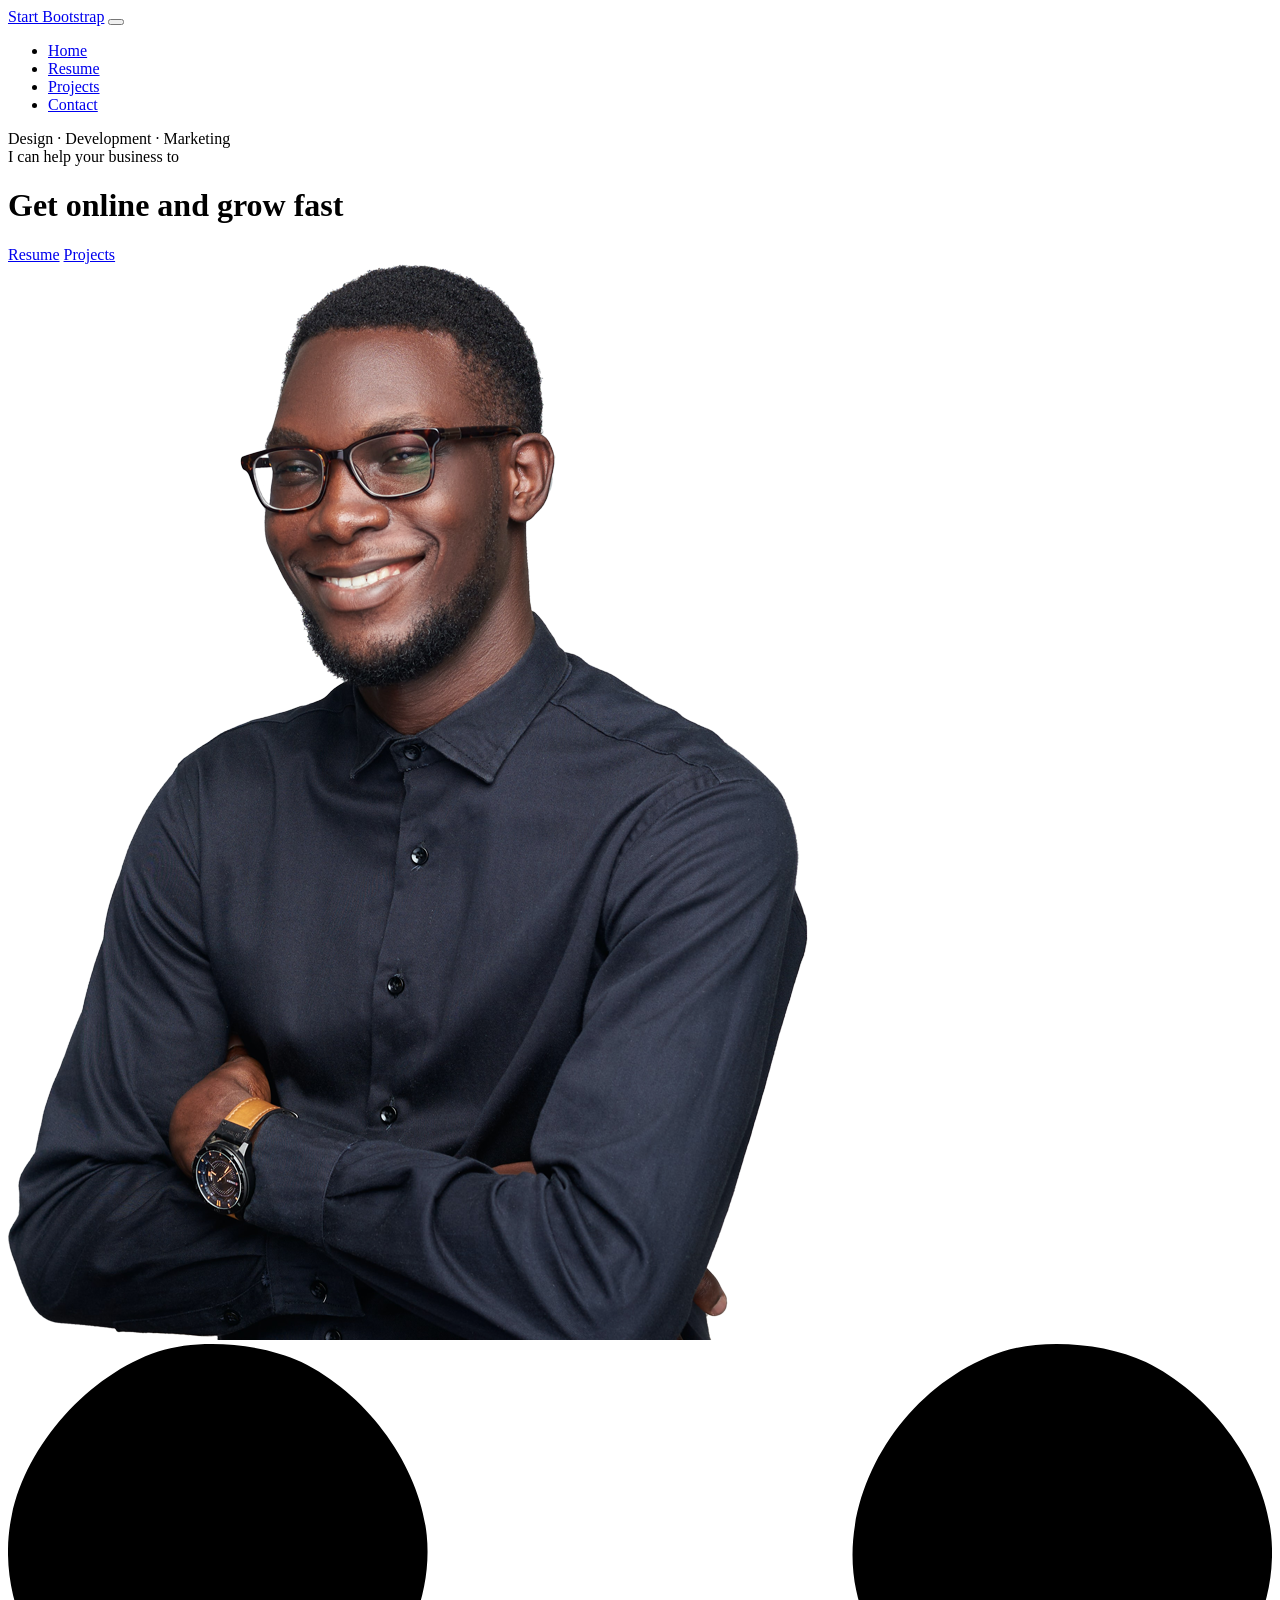
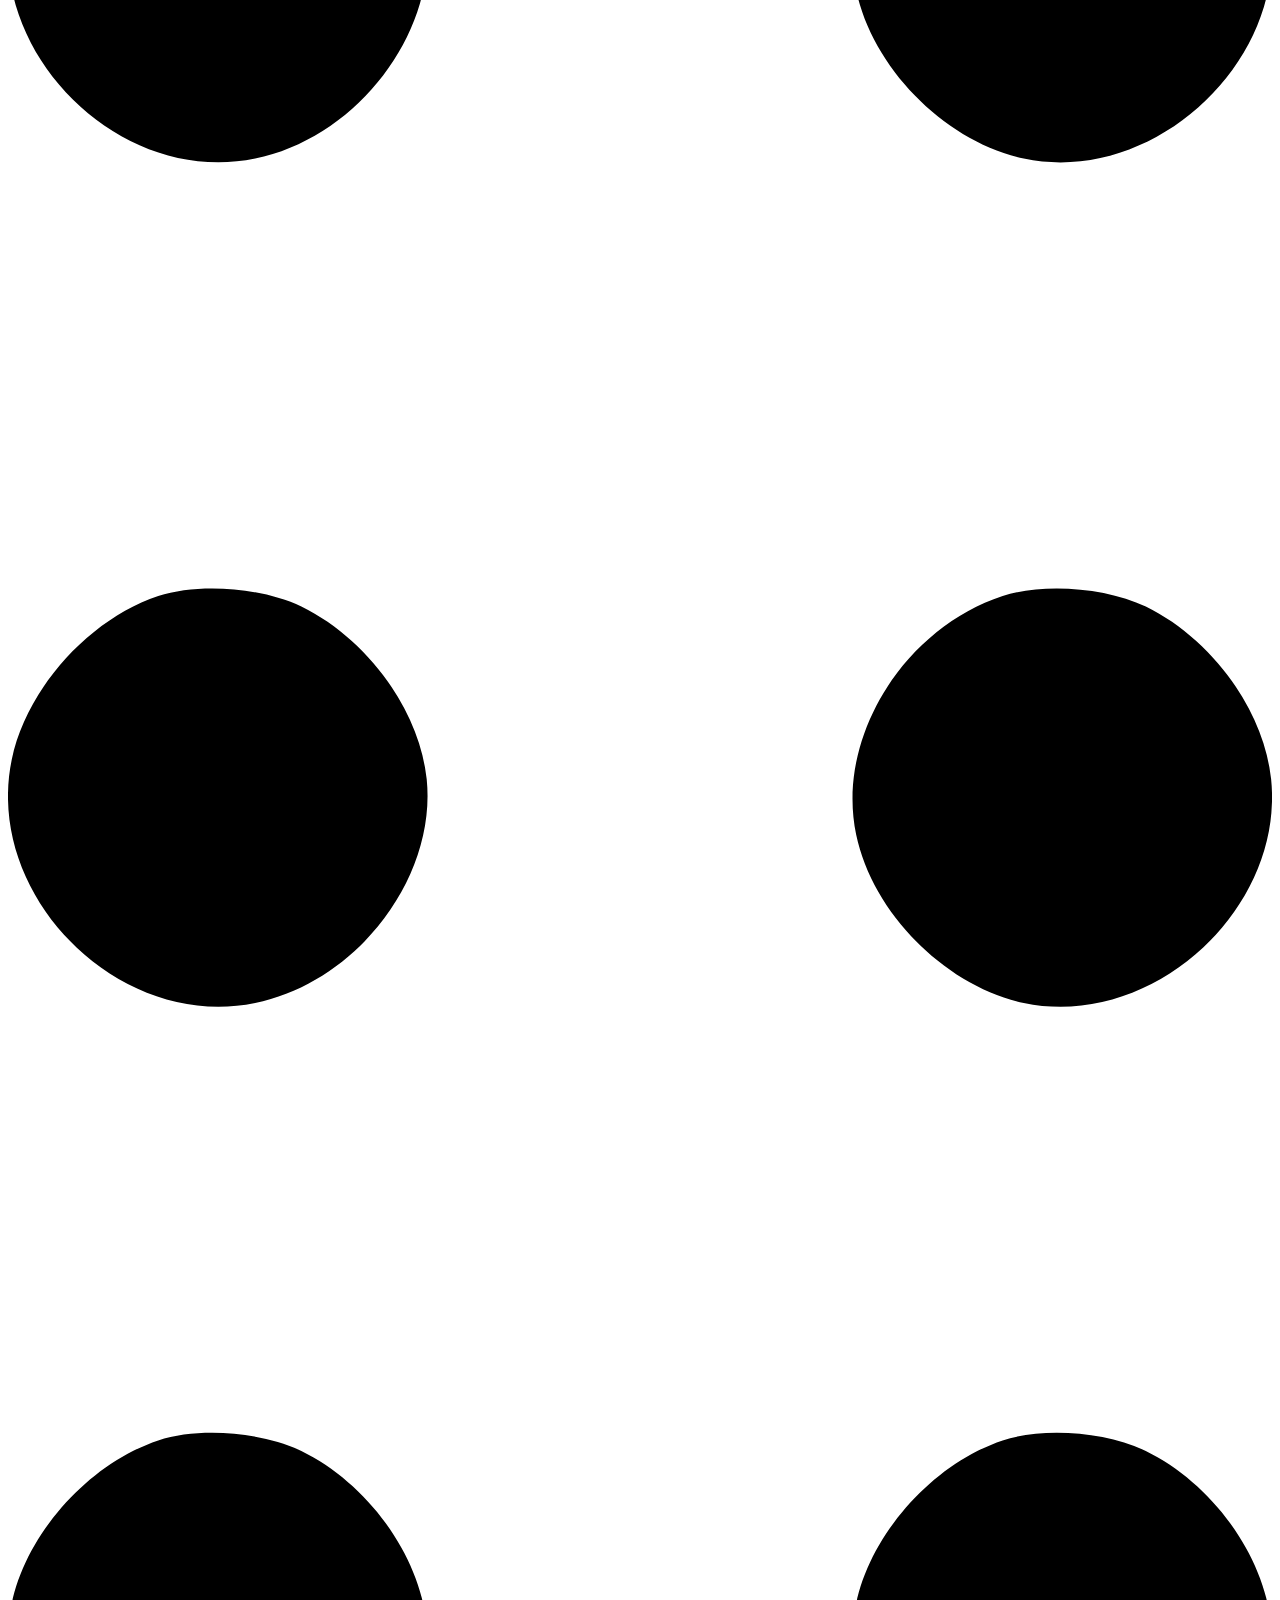
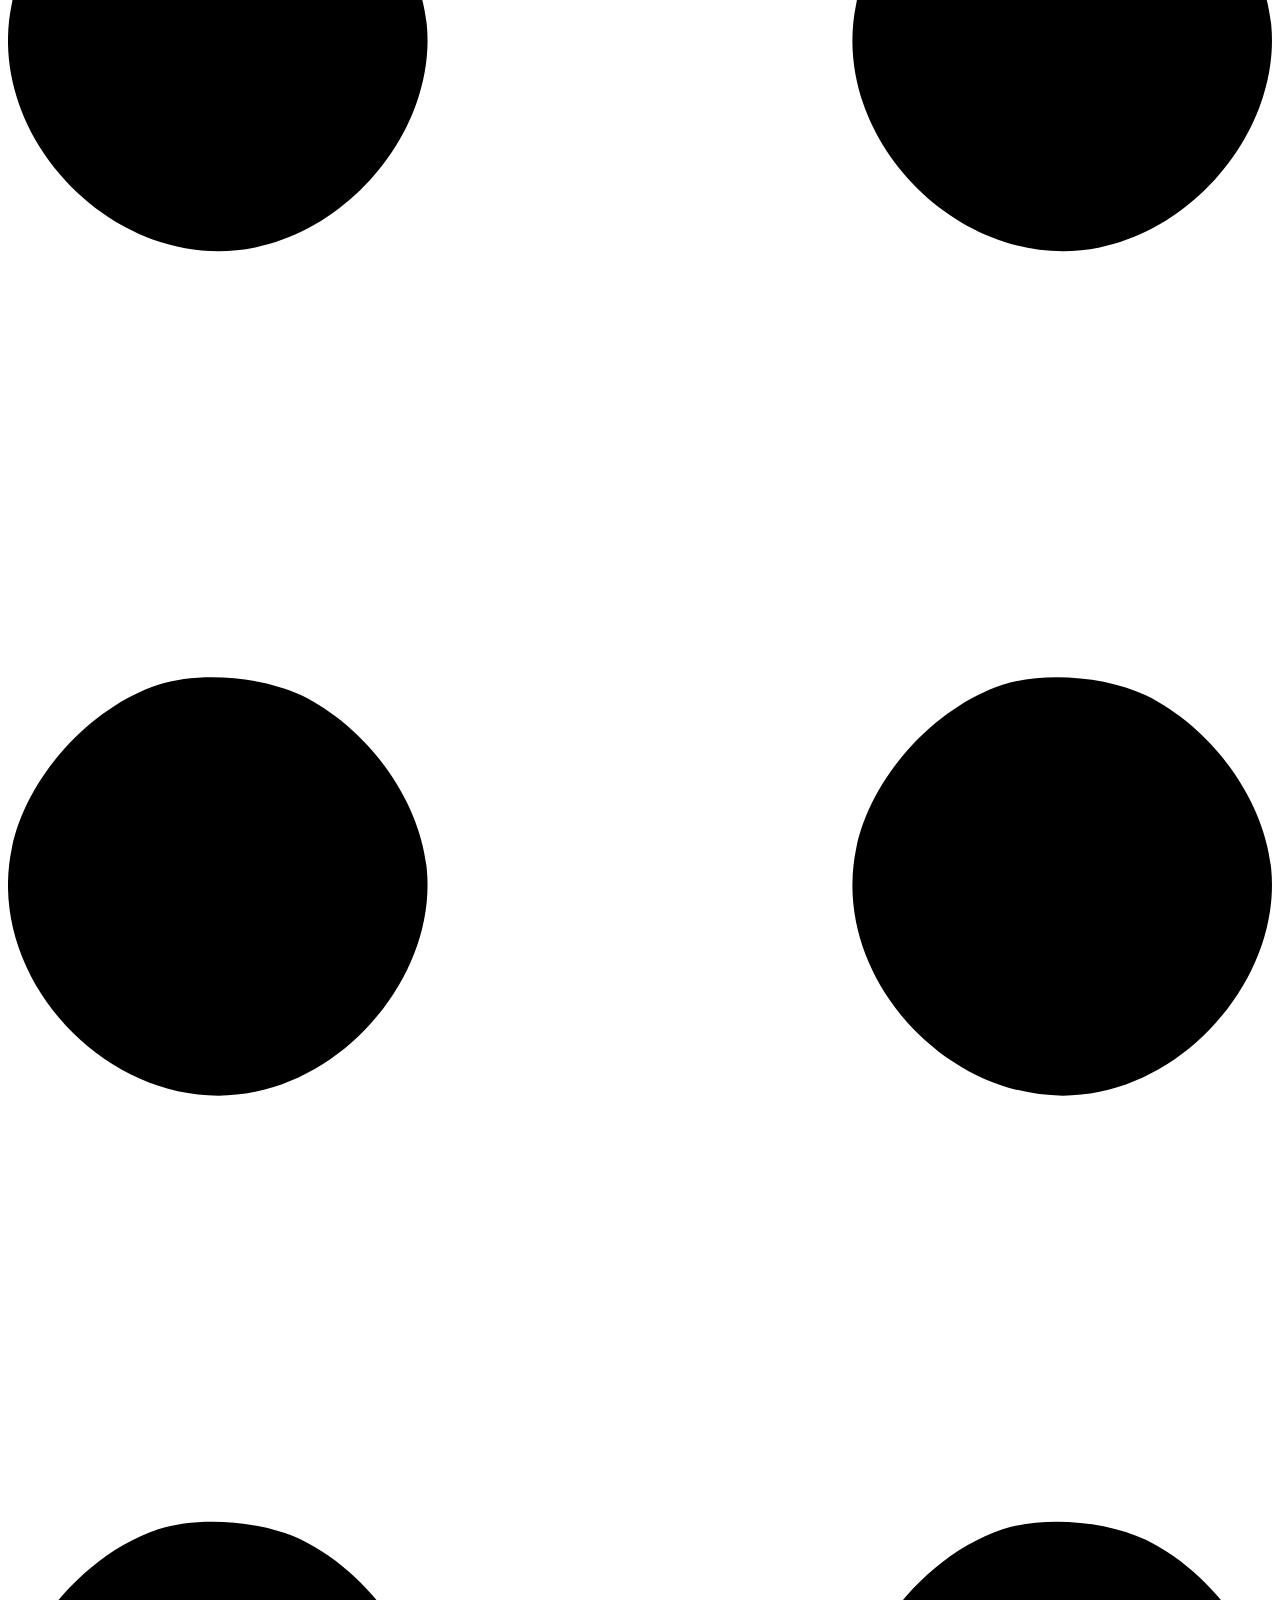
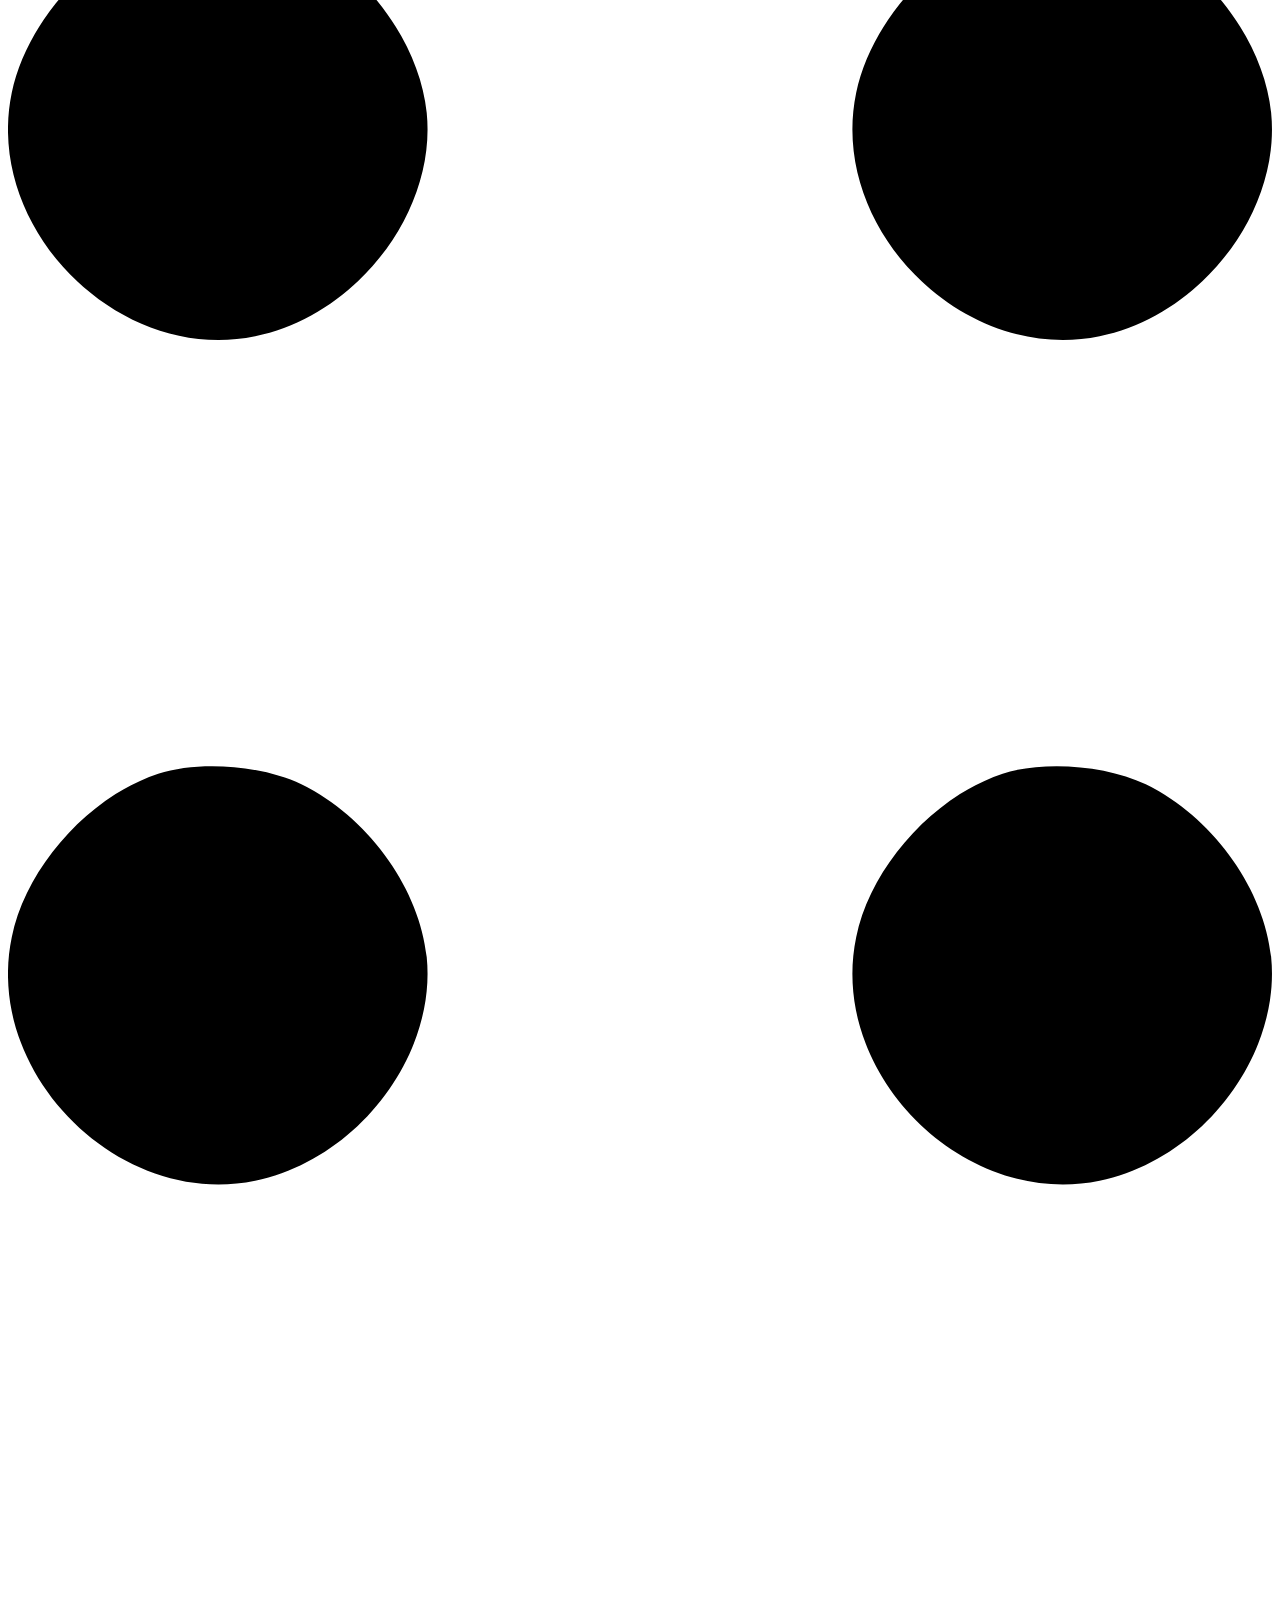
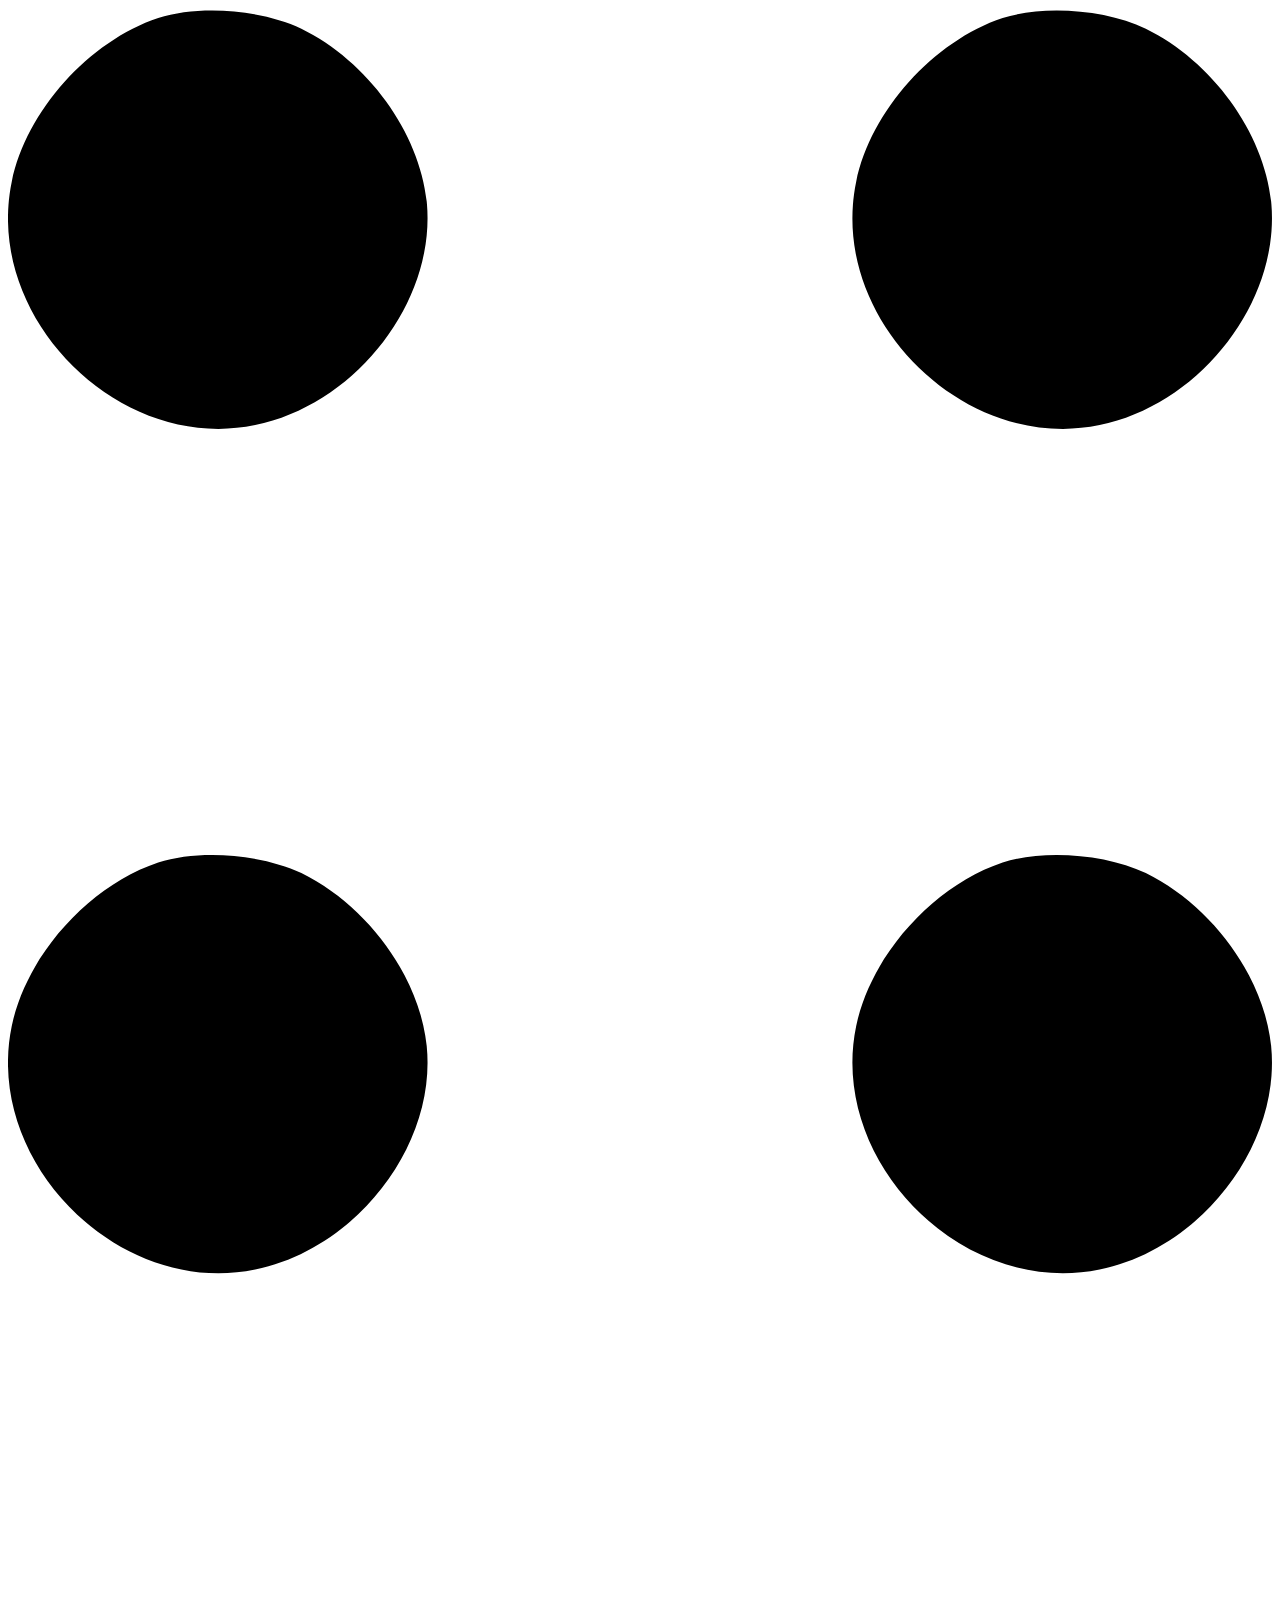
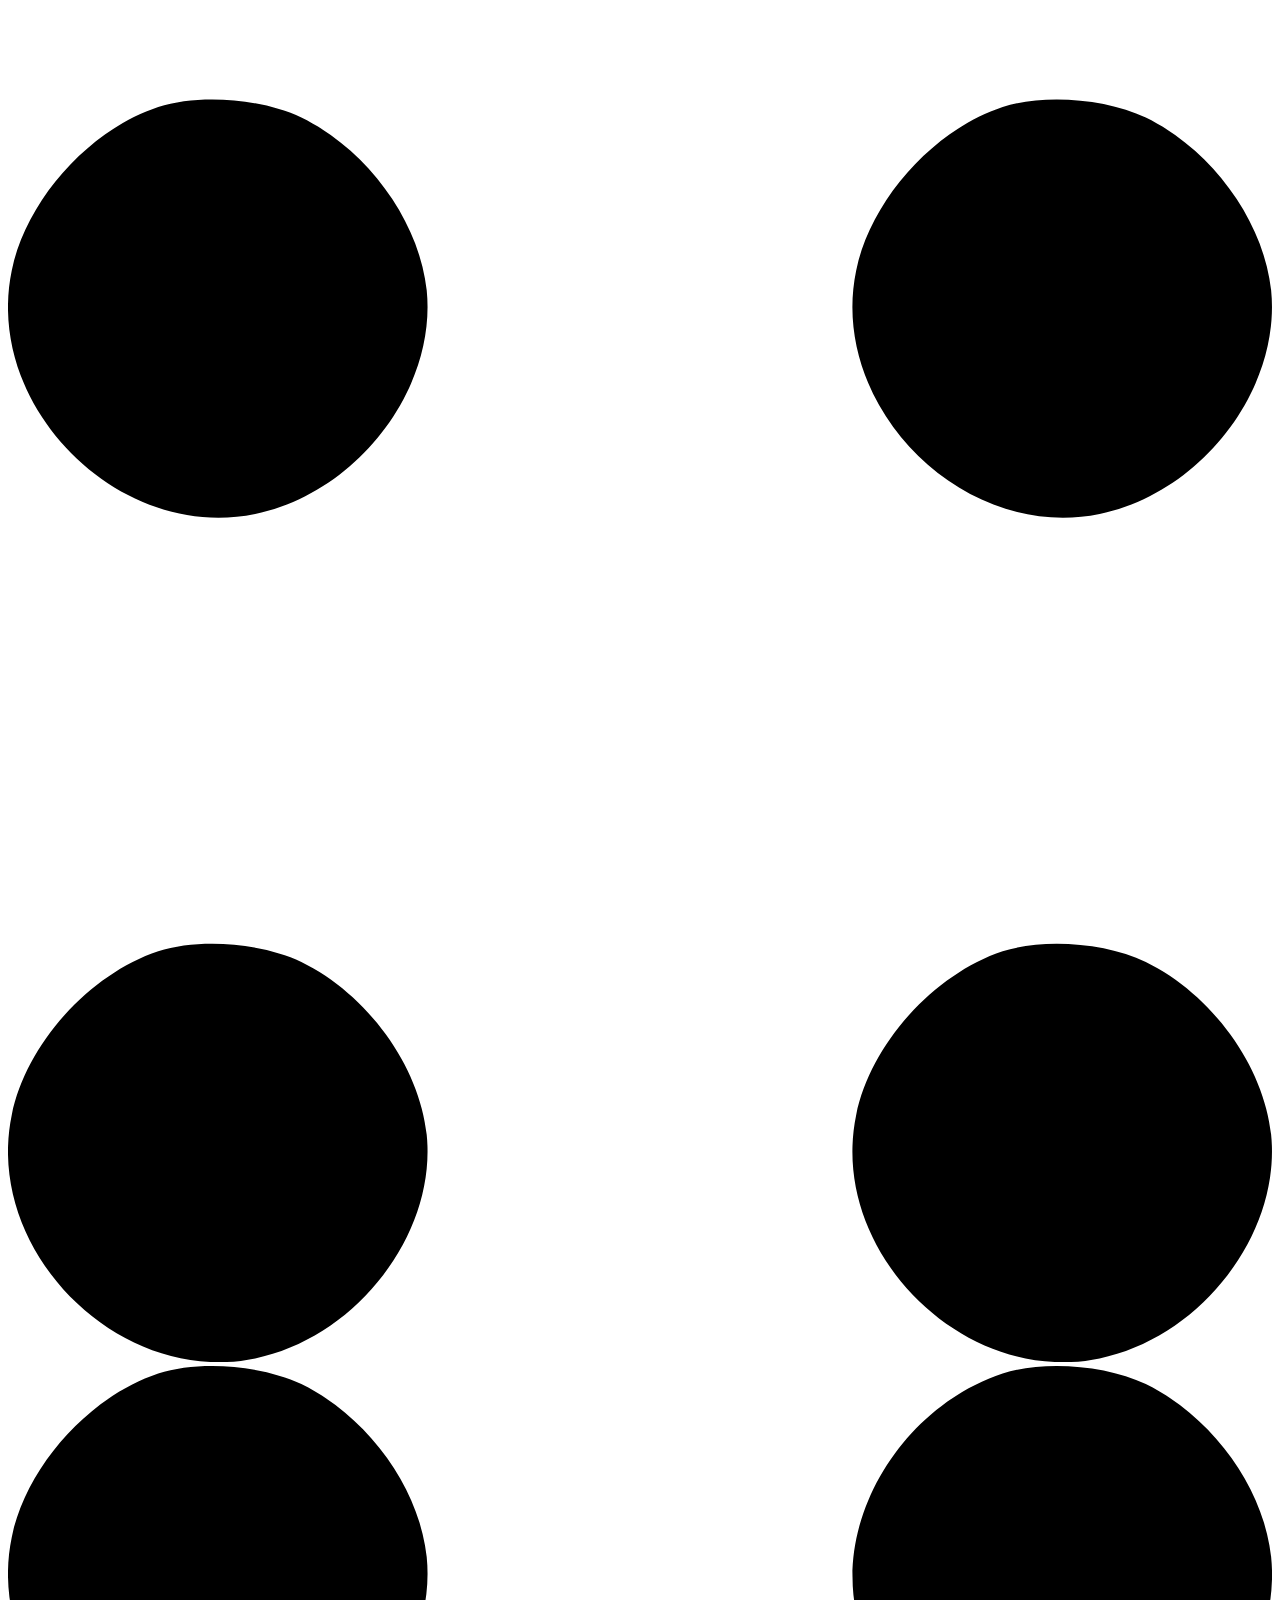
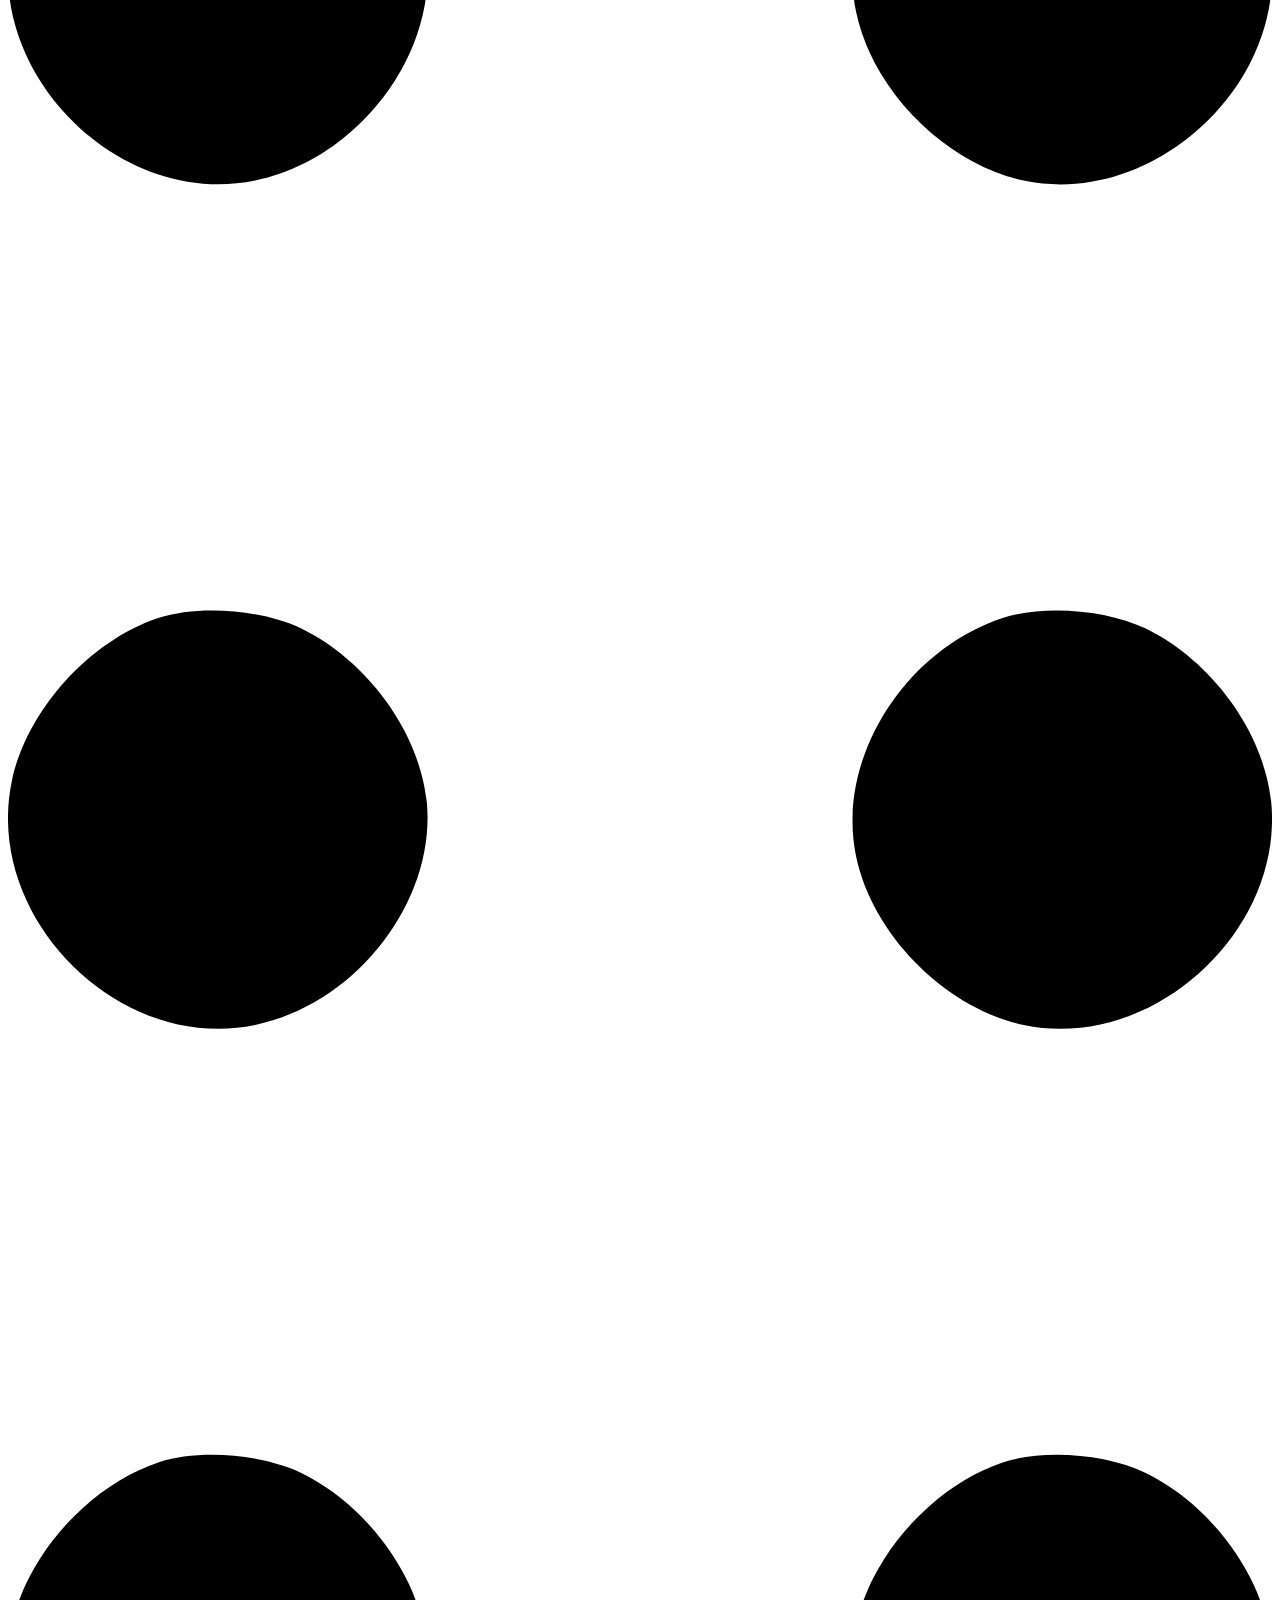
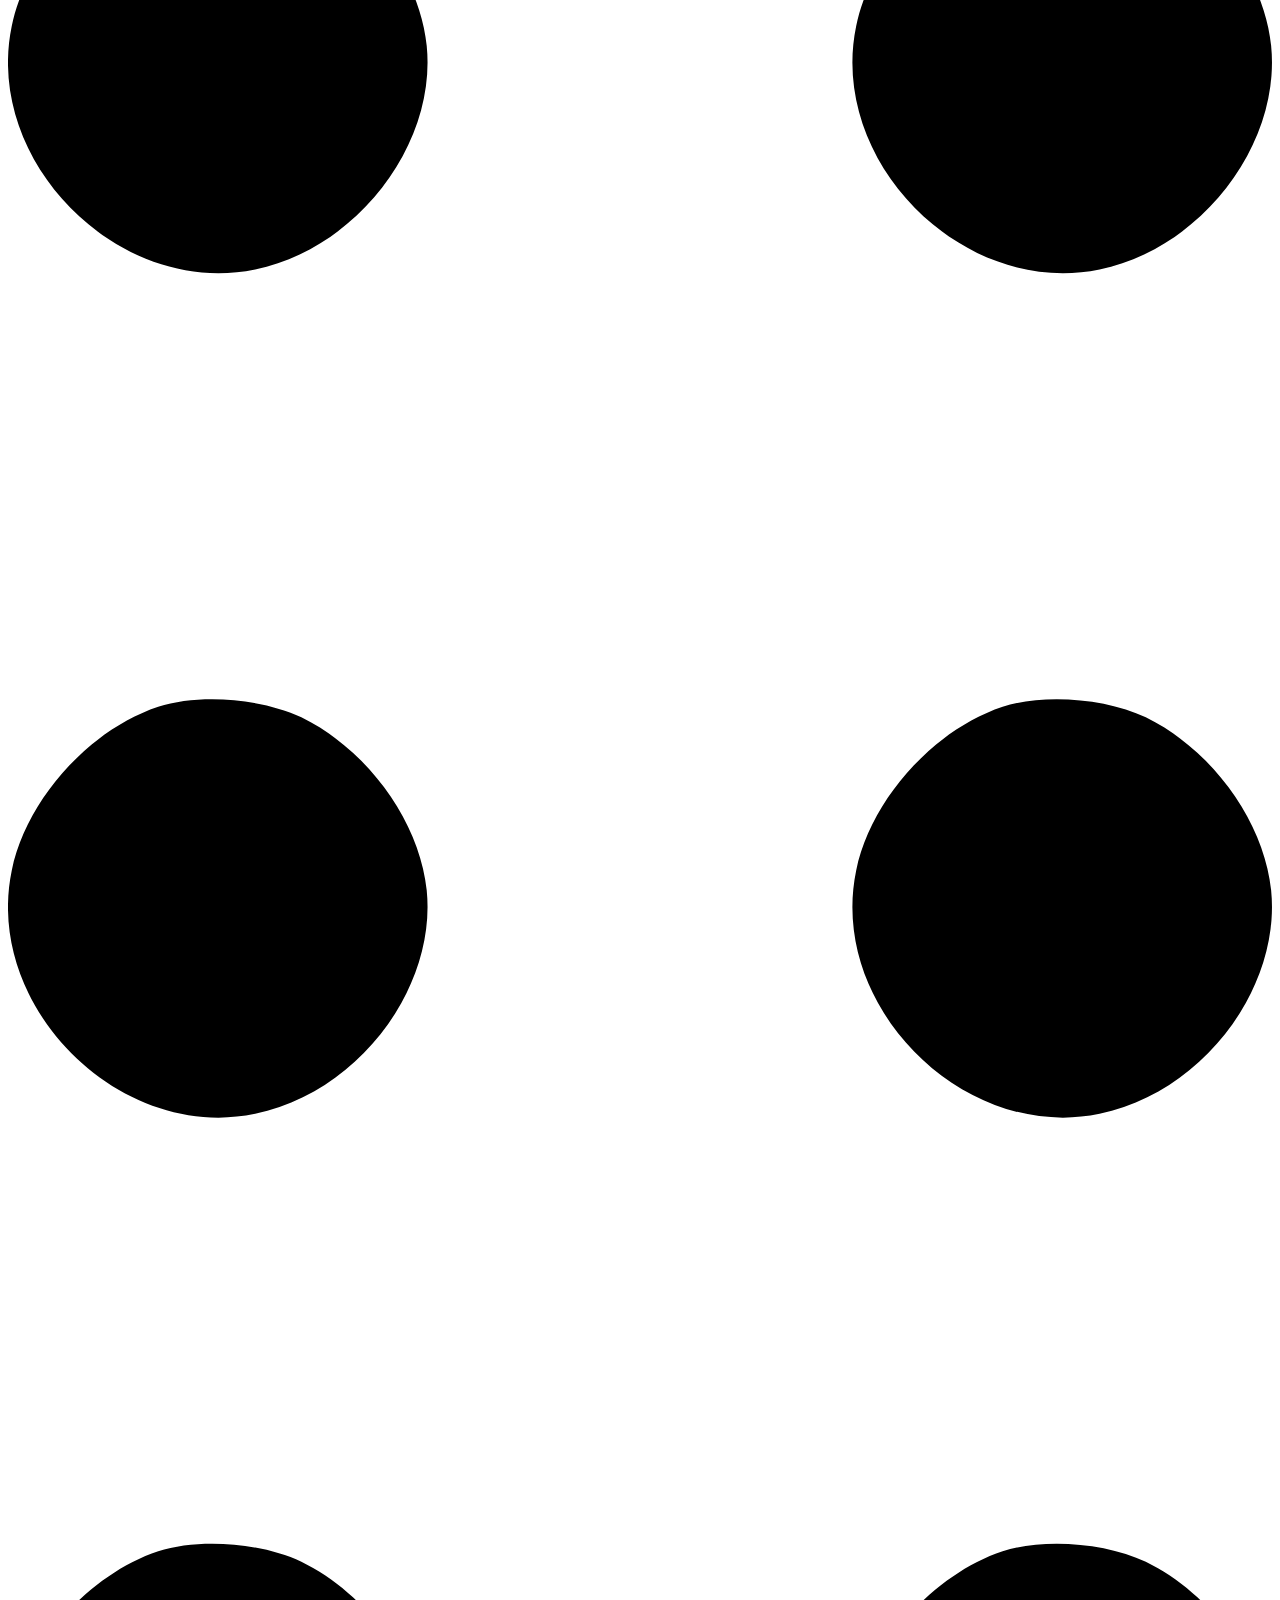
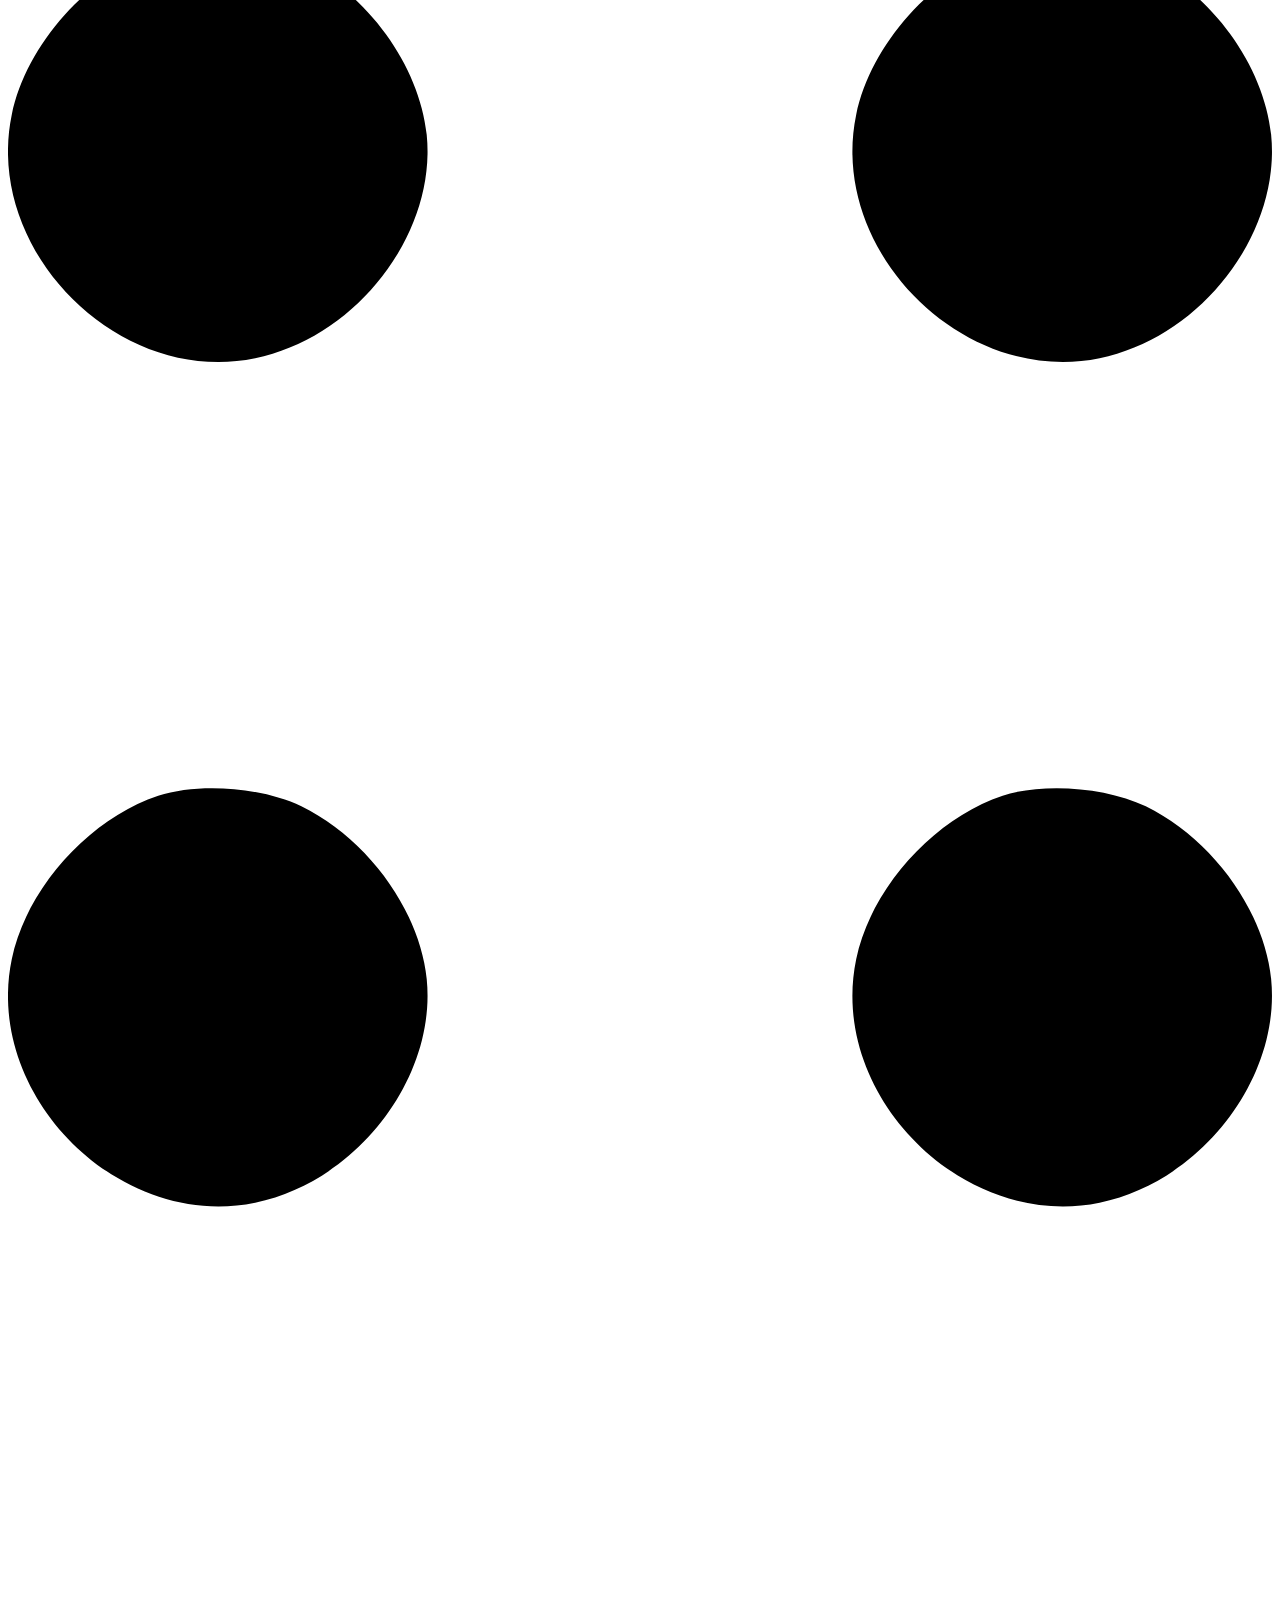
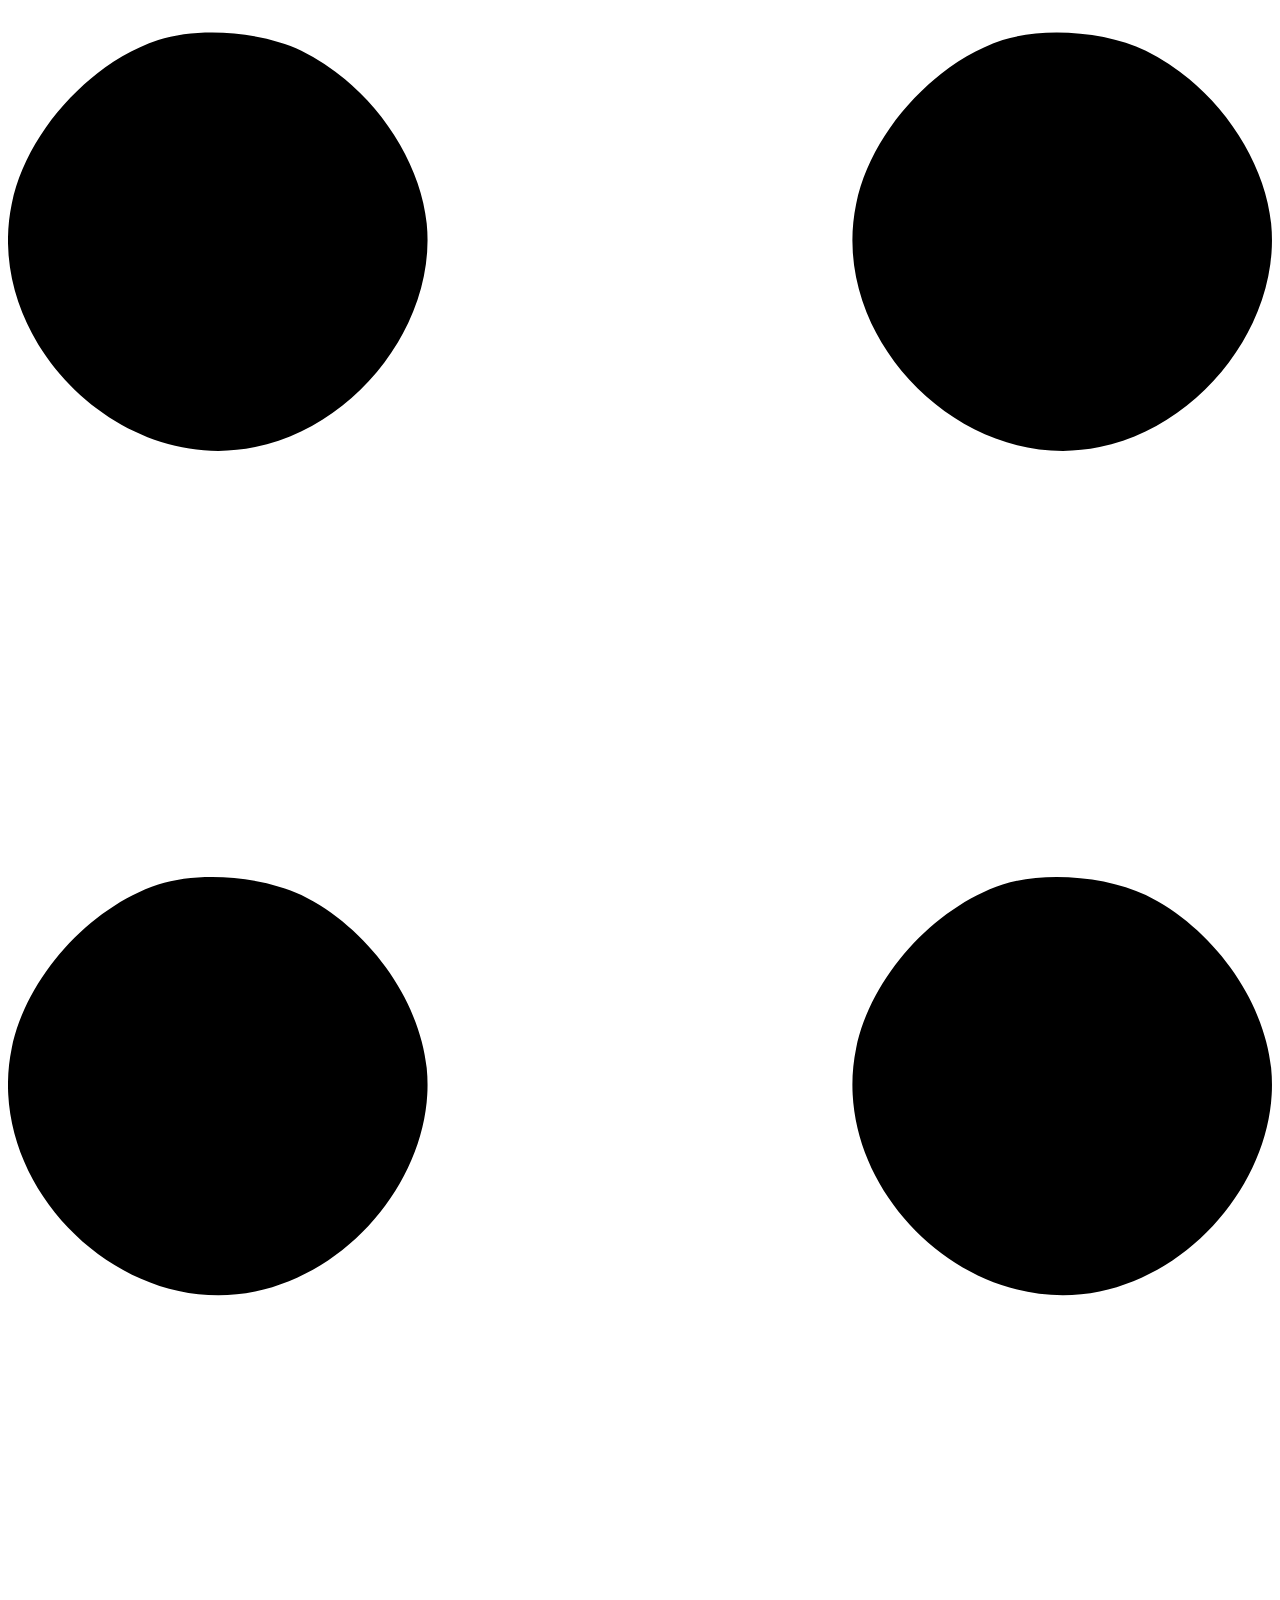
==== index.html @ 5816a4e7 "Logo chaGEDD" ====
<!DOCTYPE html>
<html lang="en">
    <head>
        <meta charset="utf-8" />
        <meta name="viewport" content="width=device-width, initial-scale=1, shrink-to-fit=no" />
        <meta name="description" content="" />
        <meta name="author" content="" />
        <title>Jablani Live Band</title>
        <!-- Favicon-->
        <link rel="icon" type="image/x-icon" href="assets/favicon.ico" />
        <!-- Custom Google font-->
        <link rel="preconnect" href="https://fonts.googleapis.com" />
        <link rel="preconnect" href="https://fonts.gstatic.com" crossorigin />
        <link href="https://fonts.googleapis.com/css2?family=Plus+Jakarta+Sans:wght@100;200;300;400;500;600;700;800;900&amp;display=swap" rel="stylesheet" />
        <!-- Bootstrap icons-->
        <link href="https://cdn.jsdelivr.net/npm/bootstrap-icons@1.8.1/font/bootstrap-icons.css" rel="stylesheet" />
        <!-- Core theme CSS (includes Bootstrap)-->
        <link href="css/styles.css" rel="stylesheet" />
    </head>
    <body class="d-flex flex-column h-100">
        <main class="flex-shrink-0">
            <!-- Navigation-->
            <nav class="navbar navbar-expand-lg navbar-light bg-white py-3">
                <div class="container px-5">
                    <a class="navbar-brand" href="index.html"><span class="fw-bolder text-primary">Start Bootstrap</span></a>
                    <button class="navbar-toggler" type="button" data-bs-toggle="collapse" data-bs-target="#navbarSupportedContent" aria-controls="navbarSupportedContent" aria-expanded="false" aria-label="Toggle navigation"><span class="navbar-toggler-icon"></span></button>
                    <div class="collapse navbar-collapse" id="navbarSupportedContent">
                        <ul class="navbar-nav ms-auto mb-2 mb-lg-0 small fw-bolder">
                            <li class="nav-item"><a class="nav-link" href="index.html">Home</a></li>
                            <li class="nav-item"><a class="nav-link" href="resume.html">Resume</a></li>
                            <li class="nav-item"><a class="nav-link" href="projects.html">Projects</a></li>
                            <li class="nav-item"><a class="nav-link" href="contact.html">Contact</a></li>
                        </ul>
                    </div>
                </div>
            </nav>
            <!-- Header-->
            <header class="py-5">
                <div class="container px-5 pb-5">
                    <div class="row gx-5 align-items-center">
                        <div class="col-xxl-5">
                            <!-- Header text content-->
                            <div class="text-center text-xxl-start">
                                <div class="badge bg-gradient-primary-to-secondary text-white mb-4"><div class="text-uppercase">Design &middot; Development &middot; Marketing</div></div>
                                <div class="fs-3 fw-light text-muted">I can help your business to</div>
                                <h1 class="display-3 fw-bolder mb-5"><span class="text-gradient d-inline">Get online and grow fast</span></h1>
                                <div class="d-grid gap-3 d-sm-flex justify-content-sm-center justify-content-xxl-start mb-3">
                                    <a class="btn btn-primary btn-lg px-5 py-3 me-sm-3 fs-6 fw-bolder" href="resume.html">Resume</a>
                                    <a class="btn btn-outline-dark btn-lg px-5 py-3 fs-6 fw-bolder" href="projects.html">Projects</a>
                                </div>
                            </div>
                        </div>
                        <div class="col-xxl-7">
                            <!-- Header profile picture-->
                            <div class="d-flex justify-content-center mt-5 mt-xxl-0">
                                <div class="profile bg-gradient-primary-to-secondary">
                                    <!-- TIP: For best results, use a photo with a transparent background like the demo example below-->
                                    <!-- Watch a tutorial on how to do this on YouTube (link)-->
                                    <img class="profile-img" src="assets/profile.png" alt="..." />
                                    <div class="dots-1">
                                        <!-- SVG Dots-->
                                        <svg version="1.1" xmlns="http://www.w3.org/2000/svg" xmlns:xlink="http://www.w3.org/1999/xlink" x="0px" y="0px" viewBox="0 0 191.6 1215.4" style="enable-background: new 0 0 191.6 1215.4" xml:space="preserve">
                                            <g transform="translate(0.000000,1280.000000) scale(0.100000,-0.100000)">
                                                <path d="M227.7,12788.6c-105-35-200-141-222-248c-43-206,163-412,369-369c155,32,275,190,260,339c-11,105-90,213-190,262        C383.7,12801.6,289.7,12808.6,227.7,12788.6z"></path>
                                                <path d="M1507.7,12788.6c-151-50-253-216-222-362c25-119,136-230,254-255c194-41,395,142,375,339c-11,105-90,213-190,262        C1663.7,12801.6,1569.7,12808.6,1507.7,12788.6z"></path>
                                                <path d="M227.7,11508.6c-105-35-200-141-222-248c-43-206,163-412,369-369c155,32,275,190,260,339c-11,105-90,213-190,262        C383.7,11521.6,289.7,11528.6,227.7,11508.6z"></path>
                                                <path d="M1507.7,11508.6c-151-50-253-216-222-362c25-119,136-230,254-255c194-41,395,142,375,339c-11,105-90,213-190,262        C1663.7,11521.6,1569.7,11528.6,1507.7,11508.6z"></path>
                                                <path d="M227.7,10228.6c-105-35-200-141-222-248c-43-206,163-412,369-369c155,32,275,190,260,339c-11,105-90,213-190,262        C383.7,10241.6,289.7,10248.6,227.7,10228.6z"></path>
                                                <path d="M1507.7,10228.6c-105-35-200-141-222-248c-43-206,163-412,369-369c155,32,275,190,260,339c-11,105-90,213-190,262        C1663.7,10241.6,1569.7,10248.6,1507.7,10228.6z"></path>
                                                <path d="M227.7,8948.6c-105-35-200-141-222-248c-43-206,163-412,369-369c155,32,275,190,260,339c-11,105-90,213-190,262        C383.7,8961.6,289.7,8968.6,227.7,8948.6z"></path>
                                                <path d="M1507.7,8948.6c-105-35-200-141-222-248c-43-206,163-412,369-369c155,32,275,190,260,339c-11,105-90,213-190,262        C1663.7,8961.6,1569.7,8968.6,1507.7,8948.6z"></path>
                                                <path d="M227.7,7668.6c-105-35-200-141-222-248c-43-206,163-412,369-369c155,32,275,190,260,339c-11,105-90,213-190,262        C383.7,7681.6,289.7,7688.6,227.7,7668.6z"></path>
                                                <path d="M1507.7,7668.6c-105-35-200-141-222-248c-43-206,163-412,369-369c155,32,275,190,260,339c-11,105-90,213-190,262        C1663.7,7681.6,1569.7,7688.6,1507.7,7668.6z"></path>
                                                <path d="M227.7,6388.6c-105-35-200-141-222-248c-43-206,163-412,369-369c155,32,275,190,260,339c-11,105-90,213-190,262        C383.7,6401.6,289.7,6408.6,227.7,6388.6z"></path>
                                                <path d="M1507.7,6388.6c-105-35-200-141-222-248c-43-206,163-412,369-369c155,32,275,190,260,339c-11,105-90,213-190,262        C1663.7,6401.6,1569.7,6408.6,1507.7,6388.6z"></path>
                                                <path d="M227.7,5108.6c-105-35-200-141-222-248c-43-206,163-412,369-369c155,32,275,190,260,339c-11,105-90,213-190,262        C383.7,5121.6,289.7,5128.6,227.7,5108.6z"></path>
                                                <path d="M1507.7,5108.6c-105-35-200-141-222-248c-43-206,163-412,369-369c155,32,275,190,260,339c-11,105-90,213-190,262        C1663.7,5121.6,1569.7,5128.6,1507.7,5108.6z"></path>
                                                <path d="M227.7,3828.6c-105-35-200-141-222-248c-43-206,163-412,369-369c155,32,275,190,260,339c-11,105-90,213-190,262        C383.7,3841.6,289.7,3848.6,227.7,3828.6z"></path>
                                                <path d="M1507.7,3828.6c-105-35-200-141-222-248c-43-206,163-412,369-369c155,32,275,190,260,339c-11,105-90,213-190,262        C1663.7,3841.6,1569.7,3848.6,1507.7,3828.6z"></path>
                                                <path d="M227.7,2548.6c-105-35-200-141-222-248c-43-206,163-412,369-369c155,32,275,190,260,339c-11,105-90,213-190,262        C383.7,2561.6,289.7,2568.6,227.7,2548.6z"></path>
                                                <path d="M1507.7,2548.6c-105-35-200-141-222-248c-43-206,163-412,369-369c155,32,275,190,260,339c-11,105-90,213-190,262        C1663.7,2561.6,1569.7,2568.6,1507.7,2548.6z"></path>
                                                <path d="M227.7,1268.6c-105-35-200-141-222-248c-43-206,163-412,369-369c155,32,275,190,260,339c-11,105-90,213-190,262        C383.7,1281.6,289.7,1288.6,227.7,1268.6z"></path>
                                                <path d="M1507.7,1268.6c-105-35-200-141-222-248c-43-206,163-412,369-369c155,32,275,190,260,339c-11,105-90,213-190,262        C1663.7,1281.6,1569.7,1288.6,1507.7,1268.6z"></path>
                                            </g>
                                        </svg>
                                        <!-- END of SVG dots-->
                                    </div>
                                    <div class="dots-2">
                                        <!-- SVG Dots-->
                                        <svg version="1.1" xmlns="http://www.w3.org/2000/svg" xmlns:xlink="http://www.w3.org/1999/xlink" x="0px" y="0px" viewBox="0 0 191.6 1215.4" style="enable-background: new 0 0 191.6 1215.4" xml:space="preserve">
                                            <g transform="translate(0.000000,1280.000000) scale(0.100000,-0.100000)">
                                                <path d="M227.7,12788.6c-105-35-200-141-222-248c-43-206,163-412,369-369c155,32,275,190,260,339c-11,105-90,213-190,262        C383.7,12801.6,289.7,12808.6,227.7,12788.6z"></path>
                                                <path d="M1507.7,12788.6c-151-50-253-216-222-362c25-119,136-230,254-255c194-41,395,142,375,339c-11,105-90,213-190,262        C1663.7,12801.6,1569.7,12808.6,1507.7,12788.6z"></path>
                                                <path d="M227.7,11508.6c-105-35-200-141-222-248c-43-206,163-412,369-369c155,32,275,190,260,339c-11,105-90,213-190,262        C383.7,11521.6,289.7,11528.6,227.7,11508.6z"></path>
                                                <path d="M1507.7,11508.6c-151-50-253-216-222-362c25-119,136-230,254-255c194-41,395,142,375,339c-11,105-90,213-190,262        C1663.7,11521.6,1569.7,11528.6,1507.7,11508.6z"></path>
                                                <path d="M227.7,10228.6c-105-35-200-141-222-248c-43-206,163-412,369-369c155,32,275,190,260,339c-11,105-90,213-190,262        C383.7,10241.6,289.7,10248.6,227.7,10228.6z"></path>
                                                <path d="M1507.7,10228.6c-105-35-200-141-222-248c-43-206,163-412,369-369c155,32,275,190,260,339c-11,105-90,213-190,262        C1663.7,10241.6,1569.7,10248.6,1507.7,10228.6z"></path>
                                                <path d="M227.7,8948.6c-105-35-200-141-222-248c-43-206,163-412,369-369c155,32,275,190,260,339c-11,105-90,213-190,262        C383.7,8961.6,289.7,8968.6,227.7,8948.6z"></path>
                                                <path d="M1507.7,8948.6c-105-35-200-141-222-248c-43-206,163-412,369-369c155,32,275,190,260,339c-11,105-90,213-190,262        C1663.7,8961.6,1569.7,8968.6,1507.7,8948.6z"></path>
                                                <path d="M227.7,7668.6c-105-35-200-141-222-248c-43-206,163-412,369-369c155,32,275,190,260,339c-11,105-90,213-190,262        C383.7,7681.6,289.7,7688.6,227.7,7668.6z"></path>
                                                <path d="M1507.7,7668.6c-105-35-200-141-222-248c-43-206,163-412,369-369c155,32,275,190,260,339c-11,105-90,213-190,262        C1663.7,7681.6,1569.7,7688.6,1507.7,7668.6z"></path>
                                                <path d="M227.7,6388.6c-105-35-200-141-222-248c-43-206,163-412,369-369c155,32,275,190,260,339c-11,105-90,213-190,262        C383.7,6401.6,289.7,6408.6,227.7,6388.6z"></path>
                                                <path d="M1507.7,6388.6c-105-35-200-141-222-248c-43-206,163-412,369-369c155,32,275,190,260,339c-11,105-90,213-190,262        C1663.7,6401.6,1569.7,6408.6,1507.7,6388.6z"></path>
                                                <path d="M227.7,5108.6c-105-35-200-141-222-248c-43-206,163-412,369-369c155,32,275,190,260,339c-11,105-90,213-190,262        C383.7,5121.6,289.7,5128.6,227.7,5108.6z"></path>
                                                <path d="M1507.7,5108.6c-105-35-200-141-222-248c-43-206,163-412,369-369c155,32,275,190,260,339c-11,105-90,213-190,262        C1663.7,5121.6,1569.7,5128.6,1507.7,5108.6z"></path>
                                                <path d="M227.7,3828.6c-105-35-200-141-222-248c-43-206,163-412,369-369c155,32,275,190,260,339c-11,105-90,213-190,262        C383.7,3841.6,289.7,3848.6,227.7,3828.6z"></path>
                                                <path d="M1507.7,3828.6c-105-35-200-141-222-248c-43-206,163-412,369-369c155,32,275,190,260,339c-11,105-90,213-190,262        C1663.7,3841.6,1569.7,3848.6,1507.7,3828.6z"></path>
                                                <path d="M227.7,2548.6c-105-35-200-141-222-248c-43-206,163-412,369-369c155,32,275,190,260,339c-11,105-90,213-190,262        C383.7,2561.6,289.7,2568.6,227.7,2548.6z"></path>
                                                <path d="M1507.7,2548.6c-105-35-200-141-222-248c-43-206,163-412,369-369c155,32,275,190,260,339c-11,105-90,213-190,262        C1663.7,2561.6,1569.7,2568.6,1507.7,2548.6z"></path>
                                                <path d="M227.7,1268.6c-105-35-200-141-222-248c-43-206,163-412,369-369c155,32,275,190,260,339c-11,105-90,213-190,262        C383.7,1281.6,289.7,1288.6,227.7,1268.6z"></path>
                                                <path d="M1507.7,1268.6c-105-35-200-141-222-248c-43-206,163-412,369-369c155,32,275,190,260,339c-11,105-90,213-190,262        C1663.7,1281.6,1569.7,1288.6,1507.7,1268.6z"></path>
                                            </g>
                                        </svg>
                                        <!-- END of SVG dots-->
                                    </div>
                                    <div class="dots-3">
                                        <!-- SVG Dots-->
                                        <svg version="1.1" xmlns="http://www.w3.org/2000/svg" xmlns:xlink="http://www.w3.org/1999/xlink" x="0px" y="0px" viewBox="0 0 191.6 1215.4" style="enable-background: new 0 0 191.6 1215.4" xml:space="preserve">
                                            <g transform="translate(0.000000,1280.000000) scale(0.100000,-0.100000)">
                                                <path d="M227.7,12788.6c-105-35-200-141-222-248c-43-206,163-412,369-369c155,32,275,190,260,339c-11,105-90,213-190,262        C383.7,12801.6,289.7,12808.6,227.7,12788.6z"></path>
                                                <path d="M1507.7,12788.6c-151-50-253-216-222-362c25-119,136-230,254-255c194-41,395,142,375,339c-11,105-90,213-190,262        C1663.7,12801.6,1569.7,12808.6,1507.7,12788.6z"></path>
                                                <path d="M227.7,11508.6c-105-35-200-141-222-248c-43-206,163-412,369-369c155,32,275,190,260,339c-11,105-90,213-190,262        C383.7,11521.6,289.7,11528.6,227.7,11508.6z"></path>
                                                <path d="M1507.7,11508.6c-151-50-253-216-222-362c25-119,136-230,254-255c194-41,395,142,375,339c-11,105-90,213-190,262        C1663.7,11521.6,1569.7,11528.6,1507.7,11508.6z"></path>
                                                <path d="M227.7,10228.6c-105-35-200-141-222-248c-43-206,163-412,369-369c155,32,275,190,260,339c-11,105-90,213-190,262        C383.7,10241.6,289.7,10248.6,227.7,10228.6z"></path>
                                                <path d="M1507.7,10228.6c-105-35-200-141-222-248c-43-206,163-412,369-369c155,32,275,190,260,339c-11,105-90,213-190,262        C1663.7,10241.6,1569.7,10248.6,1507.7,10228.6z"></path>
                                                <path d="M227.7,8948.6c-105-35-200-141-222-248c-43-206,163-412,369-369c155,32,275,190,260,339c-11,105-90,213-190,262        C383.7,8961.6,289.7,8968.6,227.7,8948.6z"></path>
                                                <path d="M1507.7,8948.6c-105-35-200-141-222-248c-43-206,163-412,369-369c155,32,275,190,260,339c-11,105-90,213-190,262        C1663.7,8961.6,1569.7,8968.6,1507.7,8948.6z"></path>
                                                <path d="M227.7,7668.6c-105-35-200-141-222-248c-43-206,163-412,369-369c155,32,275,190,260,339c-11,105-90,213-190,262        C383.7,7681.6,289.7,7688.6,227.7,7668.6z"></path>
                                                <path d="M1507.7,7668.6c-105-35-200-141-222-248c-43-206,163-412,369-369c155,32,275,190,260,339c-11,105-90,213-190,262        C1663.7,7681.6,1569.7,7688.6,1507.7,7668.6z"></path>
                                                <path d="M227.7,6388.6c-105-35-200-141-222-248c-43-206,163-412,369-369c155,32,275,190,260,339c-11,105-90,213-190,262        C383.7,6401.6,289.7,6408.6,227.7,6388.6z"></path>
                                                <path d="M1507.7,6388.6c-105-35-200-141-222-248c-43-206,163-412,369-369c155,32,275,190,260,339c-11,105-90,213-190,262        C1663.7,6401.6,1569.7,6408.6,1507.7,6388.6z"></path>
                                                <path d="M227.7,5108.6c-105-35-200-141-222-248c-43-206,163-412,369-369c155,32,275,190,260,339c-11,105-90,213-190,262        C383.7,5121.6,289.7,5128.6,227.7,5108.6z"></path>
                                                <path d="M1507.7,5108.6c-105-35-200-141-222-248c-43-206,163-412,369-369c155,32,275,190,260,339c-11,105-90,213-190,262        C1663.7,5121.6,1569.7,5128.6,1507.7,5108.6z"></path>
                                                <path d="M227.7,3828.6c-105-35-200-141-222-248c-43-206,163-412,369-369c155,32,275,190,260,339c-11,105-90,213-190,262        C383.7,3841.6,289.7,3848.6,227.7,3828.6z"></path>
                                                <path d="M1507.7,3828.6c-105-35-200-141-222-248c-43-206,163-412,369-369c155,32,275,190,260,339c-11,105-90,213-190,262        C1663.7,3841.6,1569.7,3848.6,1507.7,3828.6z"></path>
                                                <path d="M227.7,2548.6c-105-35-200-141-222-248c-43-206,163-412,369-369c155,32,275,190,260,339c-11,105-90,213-190,262        C383.7,2561.6,289.7,2568.6,227.7,2548.6z"></path>
                                                <path d="M1507.7,2548.6c-105-35-200-141-222-248c-43-206,163-412,369-369c155,32,275,190,260,339c-11,105-90,213-190,262        C1663.7,2561.6,1569.7,2568.6,1507.7,2548.6z"></path>
                                                <path d="M227.7,1268.6c-105-35-200-141-222-248c-43-206,163-412,369-369c155,32,275,190,260,339c-11,105-90,213-190,262        C383.7,1281.6,289.7,1288.6,227.7,1268.6z"></path>
                                                <path d="M1507.7,1268.6c-105-35-200-141-222-248c-43-206,163-412,369-369c155,32,275,190,260,339c-11,105-90,213-190,262        C1663.7,1281.6,1569.7,1288.6,1507.7,1268.6z"></path>
                                            </g>
                                        </svg>
                                        <!-- END of SVG dots-->
                                    </div>
                                    <div class="dots-4">
                                        <!-- SVG Dots-->
                                        <svg version="1.1" xmlns="http://www.w3.org/2000/svg" xmlns:xlink="http://www.w3.org/1999/xlink" x="0px" y="0px" viewBox="0 0 191.6 1215.4" style="enable-background: new 0 0 191.6 1215.4" xml:space="preserve">
                                            <g transform="translate(0.000000,1280.000000) scale(0.100000,-0.100000)">
                                                <path d="M227.7,12788.6c-105-35-200-141-222-248c-43-206,163-412,369-369c155,32,275,190,260,339c-11,105-90,213-190,262        C383.7,12801.6,289.7,12808.6,227.7,12788.6z"></path>
                                                <path d="M1507.7,12788.6c-151-50-253-216-222-362c25-119,136-230,254-255c194-41,395,142,375,339c-11,105-90,213-190,262        C1663.7,12801.6,1569.7,12808.6,1507.7,12788.6z"></path>
                                                <path d="M227.7,11508.6c-105-35-200-141-222-248c-43-206,163-412,369-369c155,32,275,190,260,339c-11,105-90,213-190,262        C383.7,11521.6,289.7,11528.6,227.7,11508.6z"></path>
                                                <path d="M1507.7,11508.6c-151-50-253-216-222-362c25-119,136-230,254-255c194-41,395,142,375,339c-11,105-90,213-190,262        C1663.7,11521.6,1569.7,11528.6,1507.7,11508.6z"></path>
                                                <path d="M227.7,10228.6c-105-35-200-141-222-248c-43-206,163-412,369-369c155,32,275,190,260,339c-11,105-90,213-190,262        C383.7,10241.6,289.7,10248.6,227.7,10228.6z"></path>
                                                <path d="M1507.7,10228.6c-105-35-200-141-222-248c-43-206,163-412,369-369c155,32,275,190,260,339c-11,105-90,213-190,262        C1663.7,10241.6,1569.7,10248.6,1507.7,10228.6z"></path>
                                                <path d="M227.7,8948.6c-105-35-200-141-222-248c-43-206,163-412,369-369c155,32,275,190,260,339c-11,105-90,213-190,262        C383.7,8961.6,289.7,8968.6,227.7,8948.6z"></path>
                                                <path d="M1507.7,8948.6c-105-35-200-141-222-248c-43-206,163-412,369-369c155,32,275,190,260,339c-11,105-90,213-190,262        C1663.7,8961.6,1569.7,8968.6,1507.7,8948.6z"></path>
                                                <path d="M227.7,7668.6c-105-35-200-141-222-248c-43-206,163-412,369-369c155,32,275,190,260,339c-11,105-90,213-190,262        C383.7,7681.6,289.7,7688.6,227.7,7668.6z"></path>
                                                <path d="M1507.7,7668.6c-105-35-200-141-222-248c-43-206,163-412,369-369c155,32,275,190,260,339c-11,105-90,213-190,262        C1663.7,7681.6,1569.7,7688.6,1507.7,7668.6z"></path>
                                                <path d="M227.7,6388.6c-105-35-200-141-222-248c-43-206,163-412,369-369c155,32,275,190,260,339c-11,105-90,213-190,262        C383.7,6401.6,289.7,6408.6,227.7,6388.6z"></path>
                                                <path d="M1507.7,6388.6c-105-35-200-141-222-248c-43-206,163-412,369-369c155,32,275,190,260,339c-11,105-90,213-190,262        C1663.7,6401.6,1569.7,6408.6,1507.7,6388.6z"></path>
                                                <path d="M227.7,5108.6c-105-35-200-141-222-248c-43-206,163-412,369-369c155,32,275,190,260,339c-11,105-90,213-190,262        C383.7,5121.6,289.7,5128.6,227.7,5108.6z"></path>
                                                <path d="M1507.7,5108.6c-105-35-200-141-222-248c-43-206,163-412,369-369c155,32,275,190,260,339c-11,105-90,213-190,262        C1663.7,5121.6,1569.7,5128.6,1507.7,5108.6z"></path>
                                                <path d="M227.7,3828.6c-105-35-200-141-222-248c-43-206,163-412,369-369c155,32,275,190,260,339c-11,105-90,213-190,262        C383.7,3841.6,289.7,3848.6,227.7,3828.6z"></path>
                                                <path d="M1507.7,3828.6c-105-35-200-141-222-248c-43-206,163-412,369-369c155,32,275,190,260,339c-11,105-90,213-190,262        C1663.7,3841.6,1569.7,3848.6,1507.7,3828.6z"></path>
                                                <path d="M227.7,2548.6c-105-35-200-141-222-248c-43-206,163-412,369-369c155,32,275,190,260,339c-11,105-90,213-190,262        C383.7,2561.6,289.7,2568.6,227.7,2548.6z"></path>
                                                <path d="M1507.7,2548.6c-105-35-200-141-222-248c-43-206,163-412,369-369c155,32,275,190,260,339c-11,105-90,213-190,262        C1663.7,2561.6,1569.7,2568.6,1507.7,2548.6z"></path>
                                                <path d="M227.7,1268.6c-105-35-200-141-222-248c-43-206,163-412,369-369c155,32,275,190,260,339c-11,105-90,213-190,262        C383.7,1281.6,289.7,1288.6,227.7,1268.6z"></path>
                                                <path d="M1507.7,1268.6c-105-35-200-141-222-248c-43-206,163-412,369-369c155,32,275,190,260,339c-11,105-90,213-190,262        C1663.7,1281.6,1569.7,1288.6,1507.7,1268.6z"></path>
                                            </g>
                                        </svg>
                                        <!-- END of SVG dots-->
                                    </div>
                                </div>
                            </div>
                        </div>
                    </div>
                </div>
            </header>
            <!-- About Section-->
            <section class="bg-light py-5">
                <div class="container px-5">
                    <div class="row gx-5 justify-content-center">
                        <div class="col-xxl-8">
                            <div class="text-center my-5">
                                <h2 class="display-5 fw-bolder"><span class="text-gradient d-inline">About Me</span></h2>
                                <p class="lead fw-light mb-4">My name is Start Bootstrap and I help brands grow.</p>
                                <p class="text-muted">Lorem ipsum dolor sit amet, consectetur adipisicing elit. Fugit dolorum itaque qui unde quisquam consequatur autem. Eveniet quasi nobis aliquid cumque officiis sed rem iure ipsa! Praesentium ratione atque dolorem?</p>
                                <div class="d-flex justify-content-center fs-2 gap-4">
                                    <a class="text-gradient" href="#!"><i class="bi bi-twitter"></i></a>
                                    <a class="text-gradient" href="#!"><i class="bi bi-linkedin"></i></a>
                                    <a class="text-gradient" href="#!"><i class="bi bi-github"></i></a>
                                </div>
                            </div>
                        </div>
                    </div>
                </div>
            </section>
        </main>
        <!-- Footer-->
        <footer class="bg-white py-4 mt-auto">
            <div class="container px-5">
                <div class="row align-items-center justify-content-between flex-column flex-sm-row">
                    <div class="col-auto"><div class="small m-0">Copyright &copy; Your Website 2023</div></div>
                    <div class="col-auto">
                        <a class="small" href="#!">Privacy</a>
                        <span class="mx-1">&middot;</span>
                        <a class="small" href="#!">Terms</a>
                        <span class="mx-1">&middot;</span>
                        <a class="small" href="#!">Contact</a>
                    </div>
                </div>
            </div>
        </footer>
        <!-- Bootstrap core JS-->
        <script src="https://cdn.jsdelivr.net/npm/bootstrap@5.2.3/dist/js/bootstrap.bundle.min.js"></script>
        <!-- Core theme JS-->
        <script src="js/scripts.js"></script>
    </body>
</html>
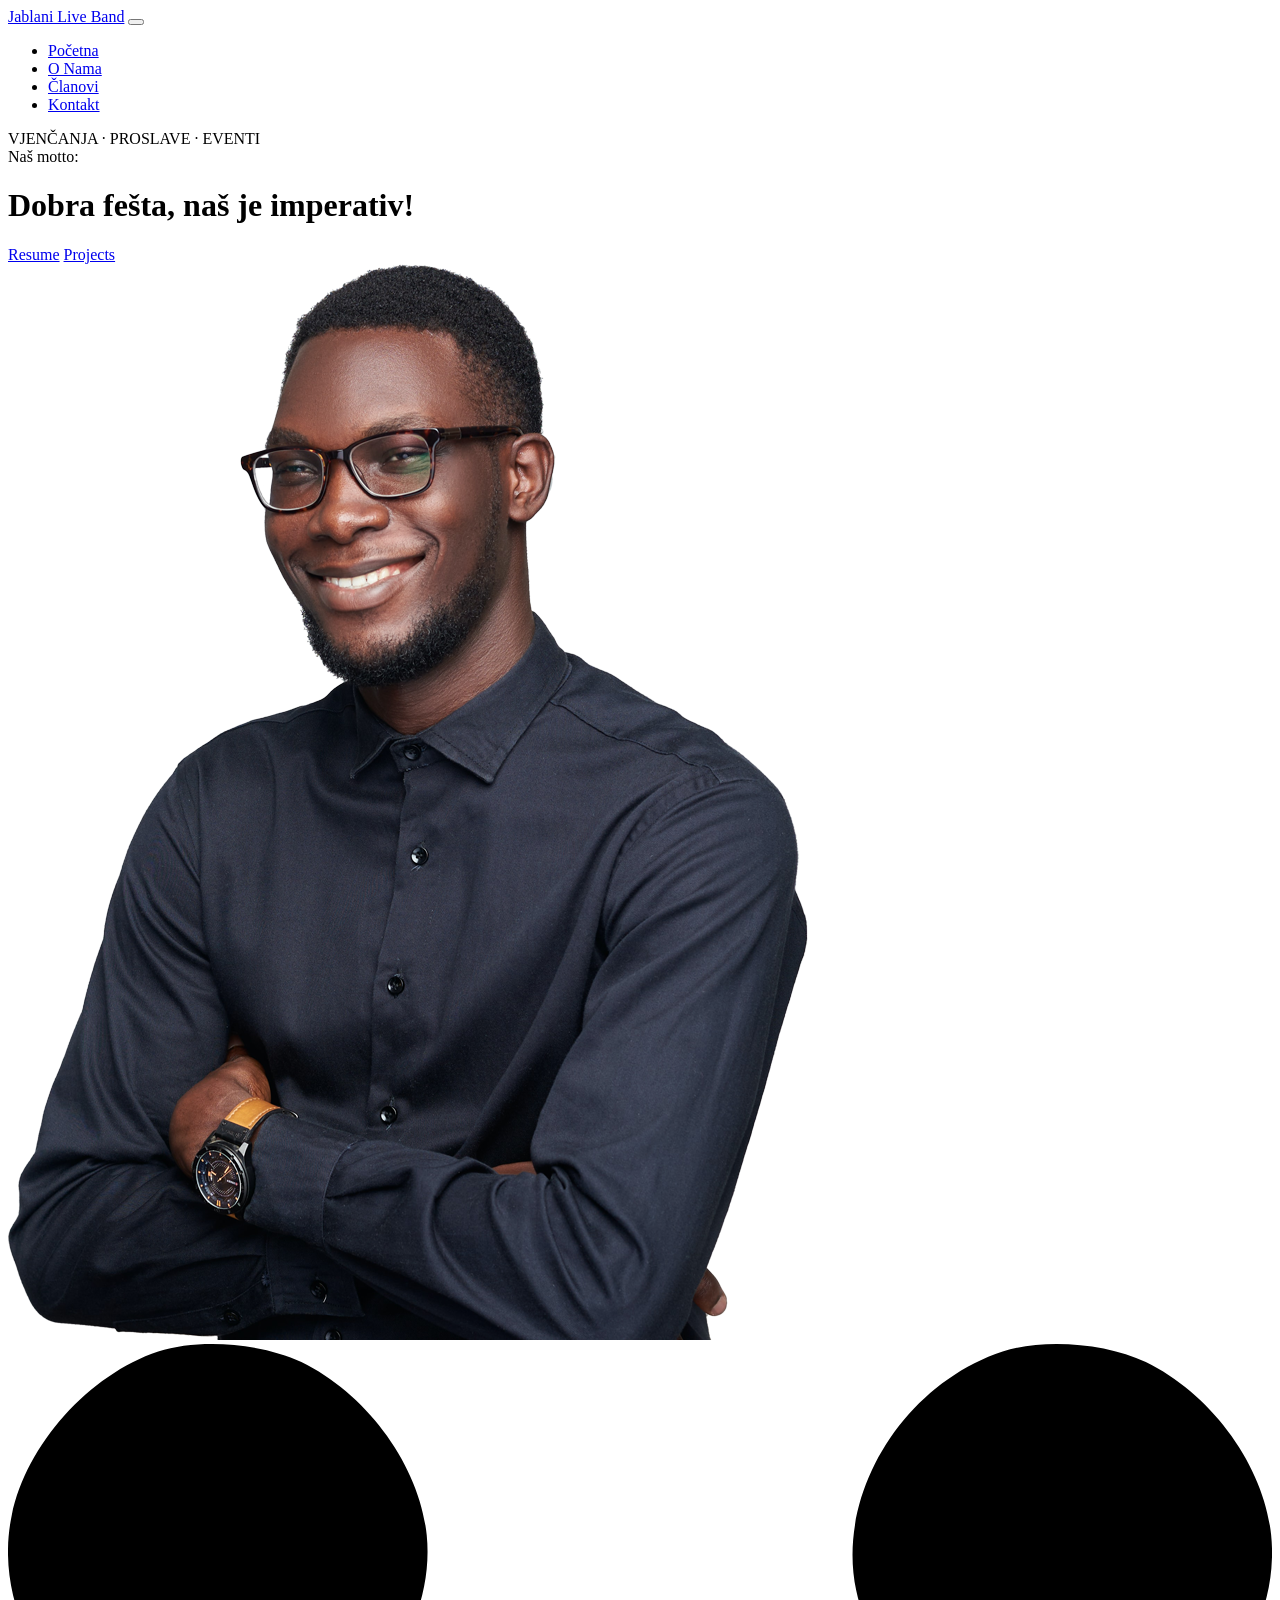
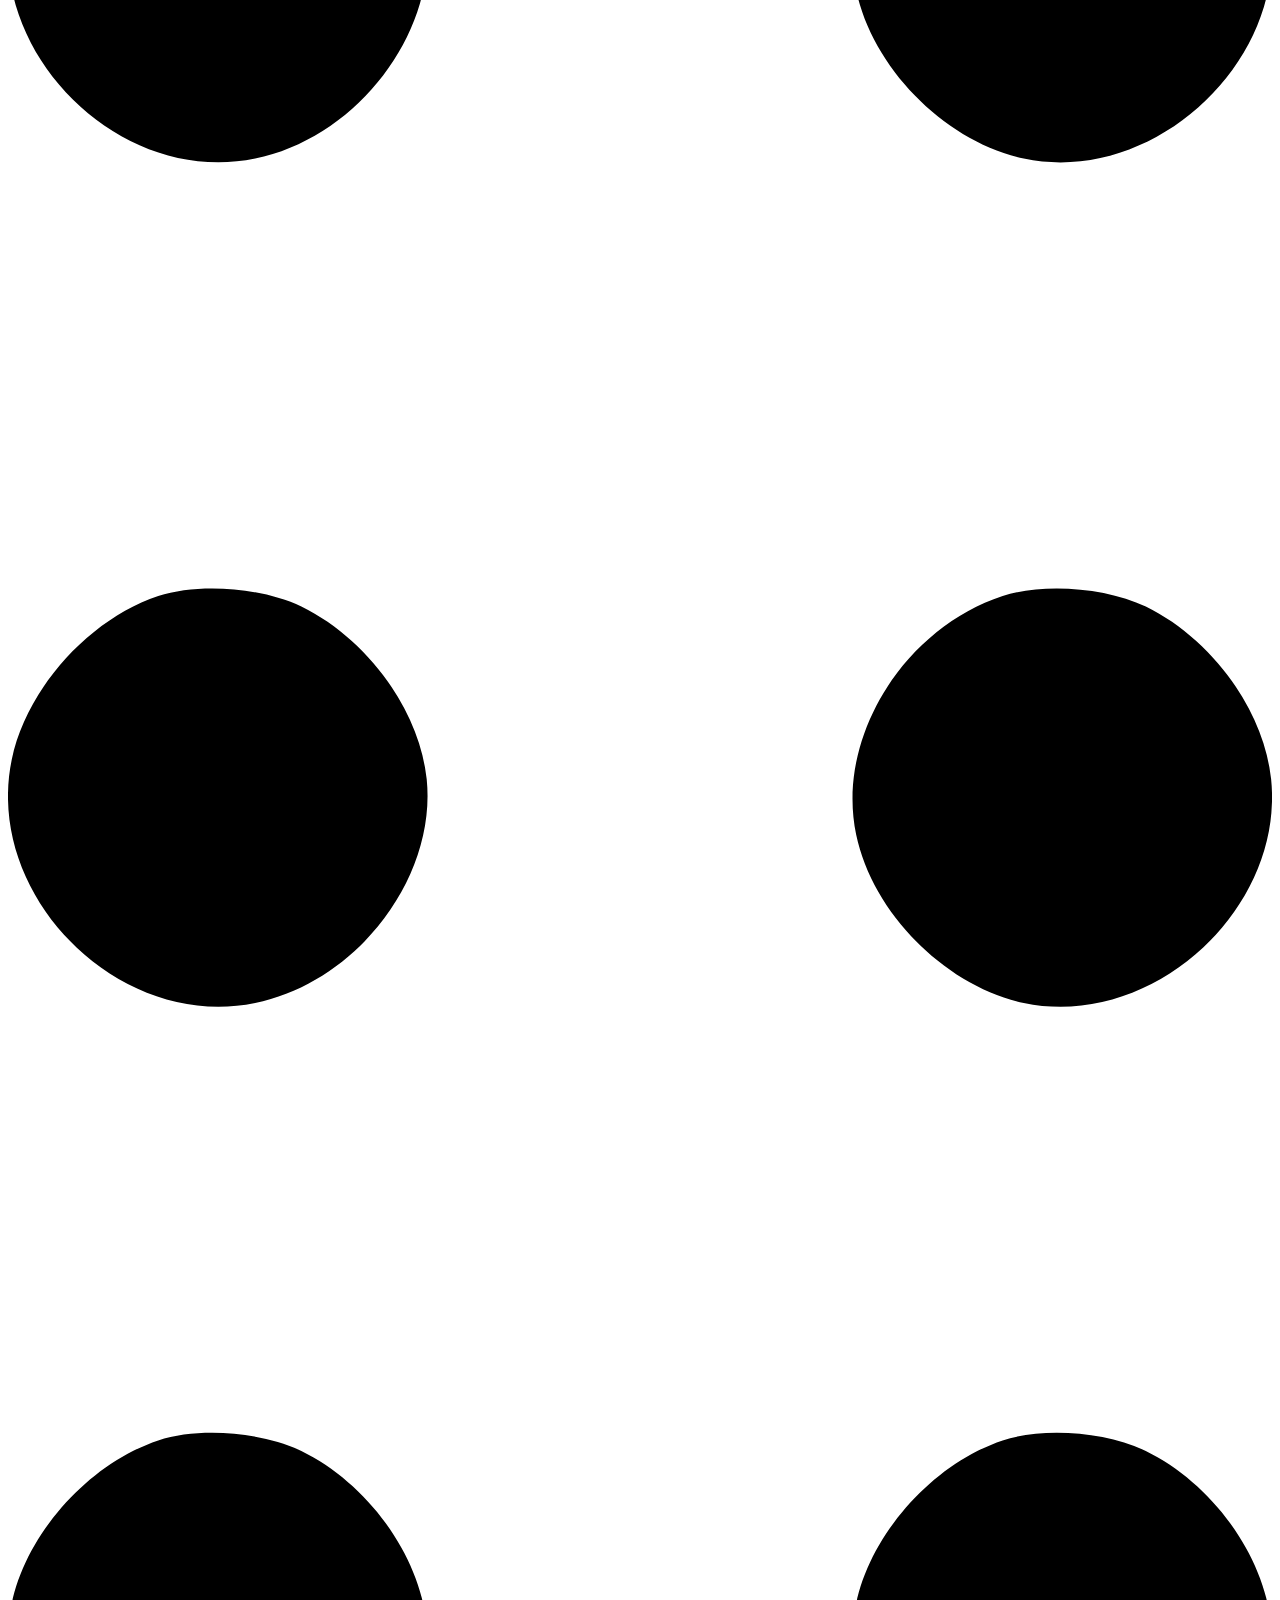
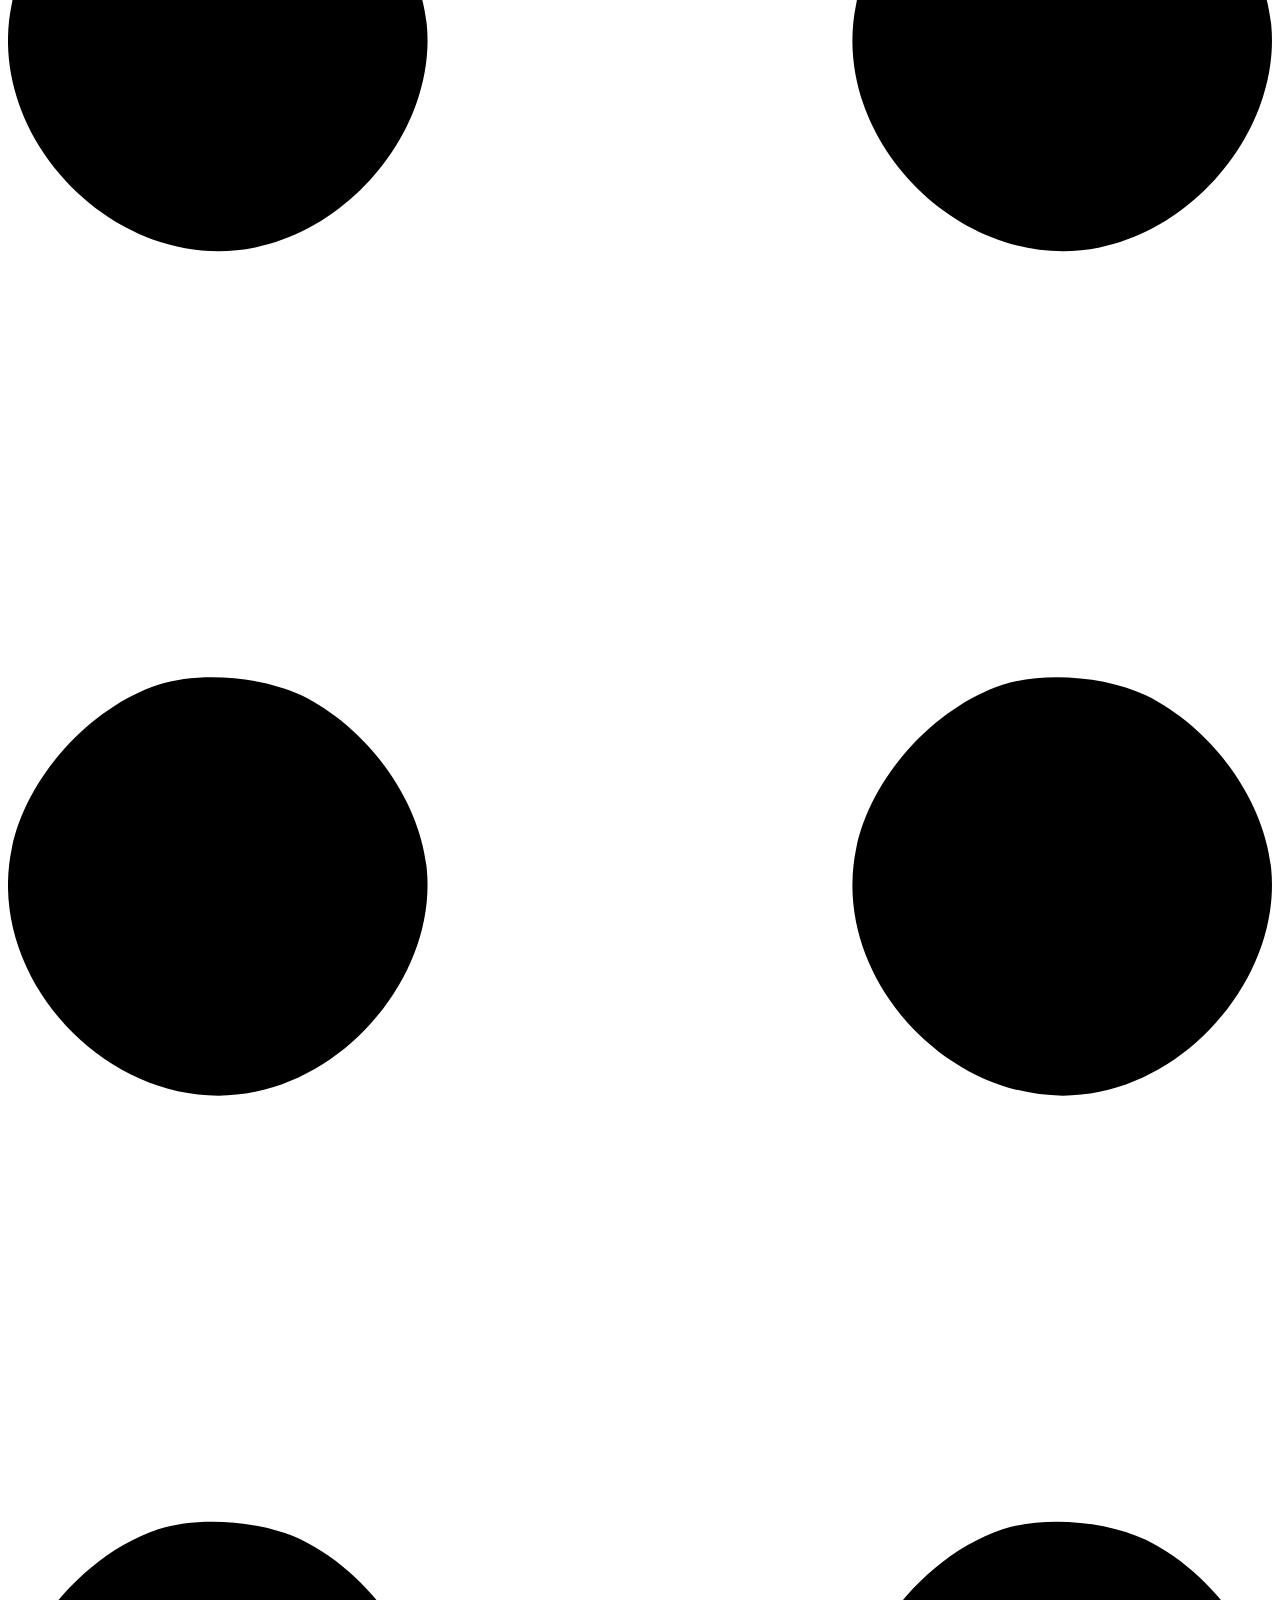
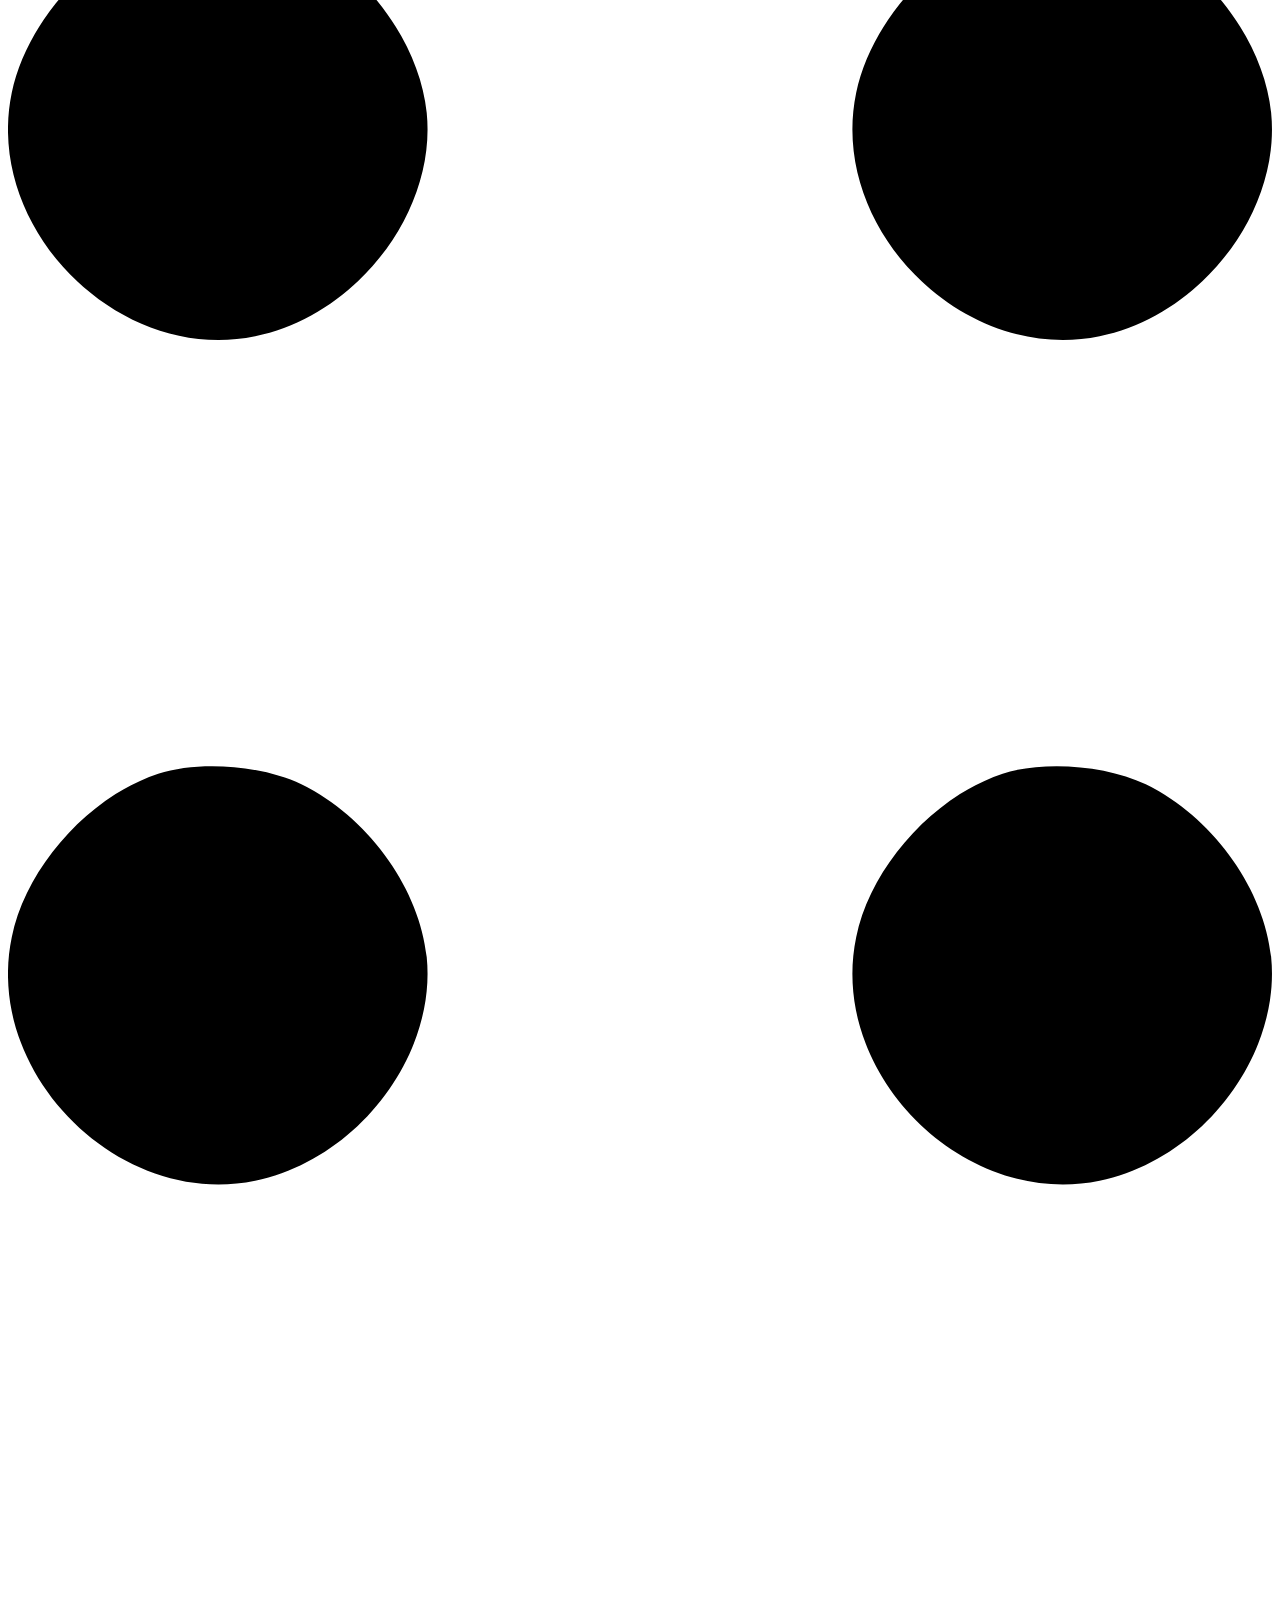
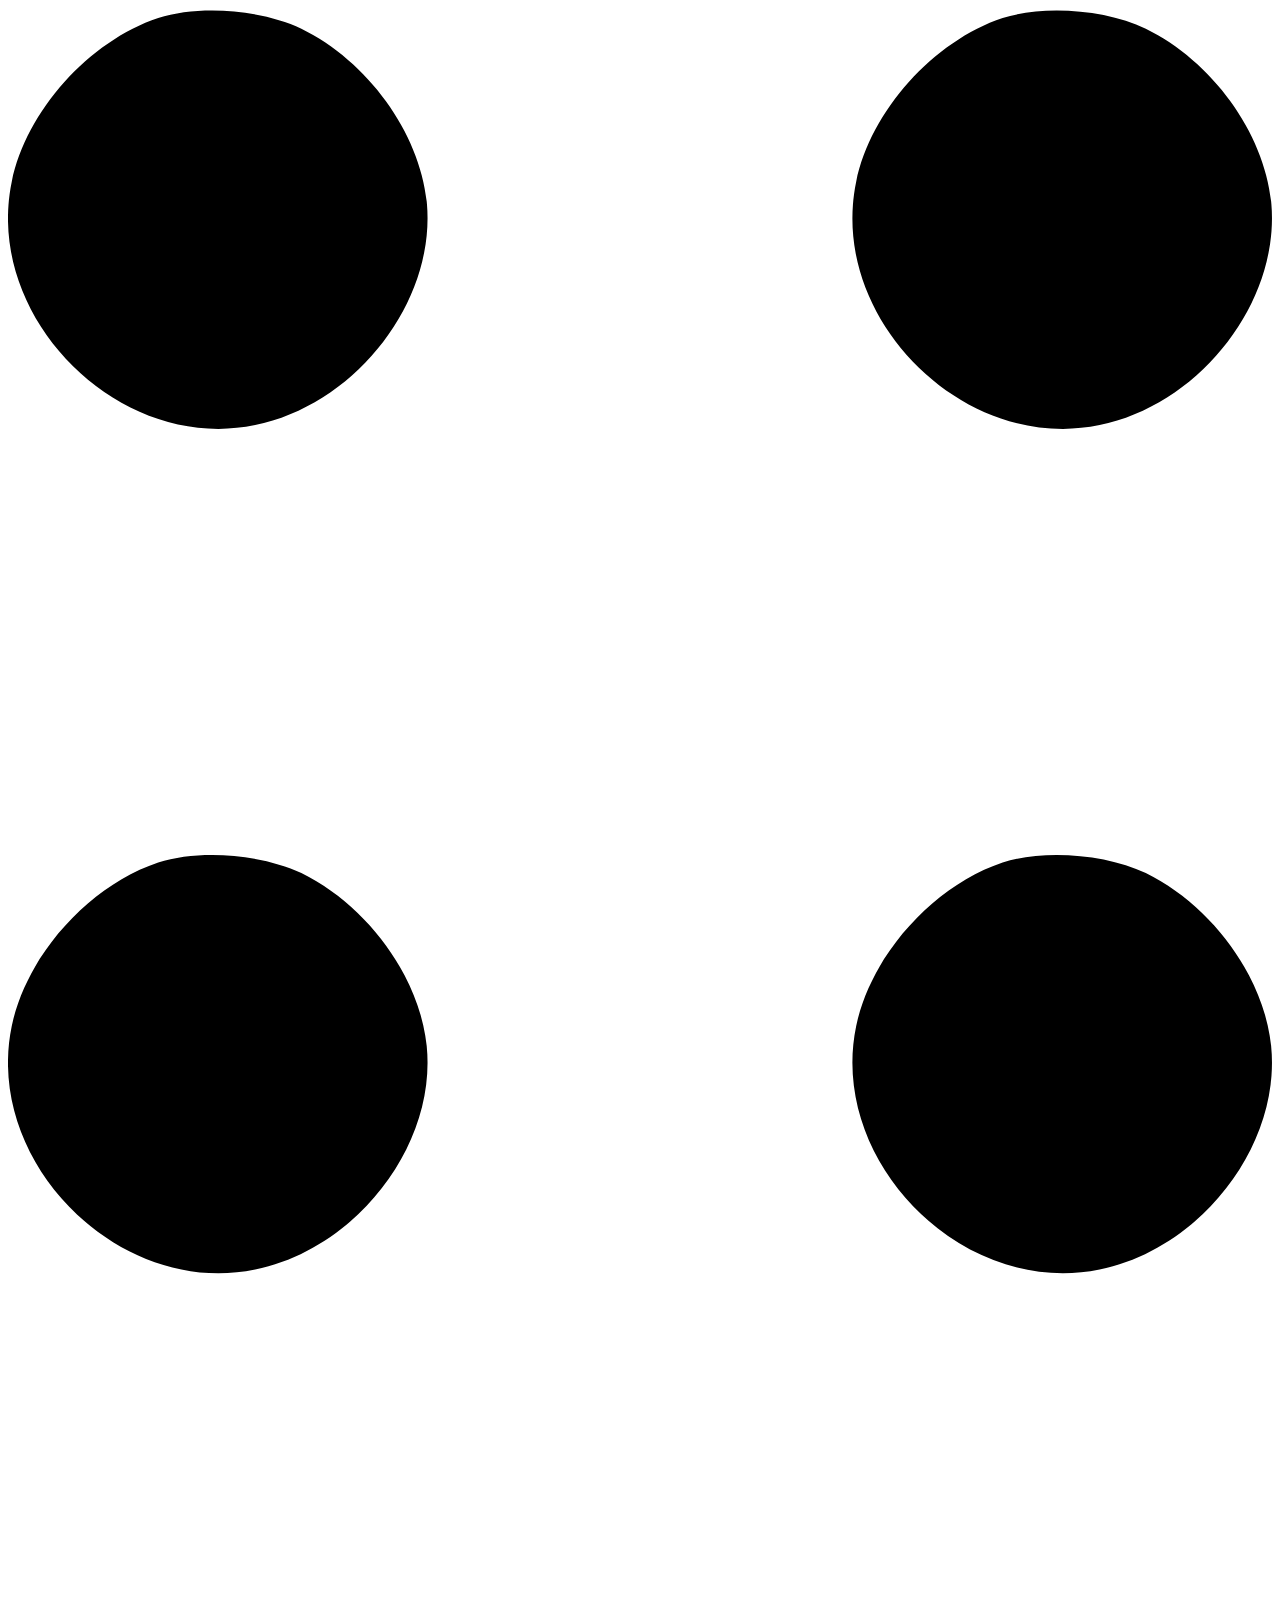
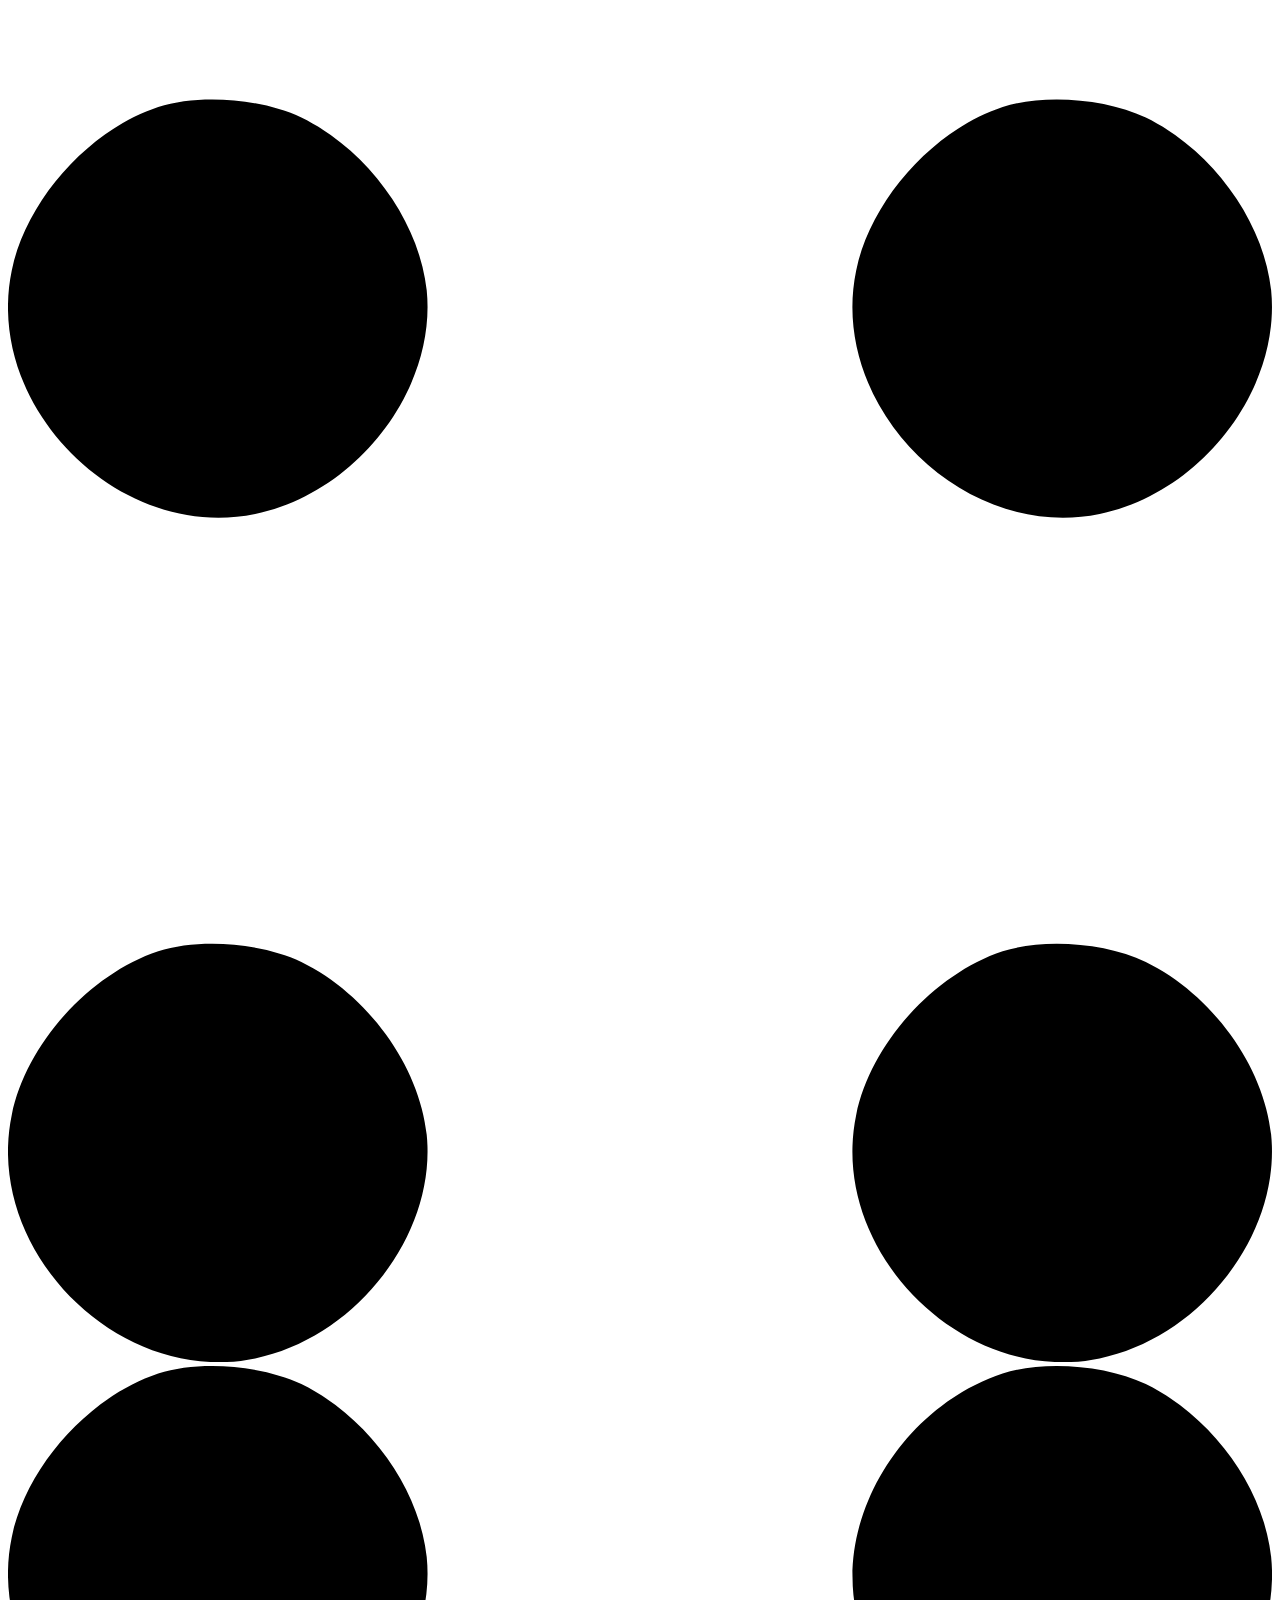
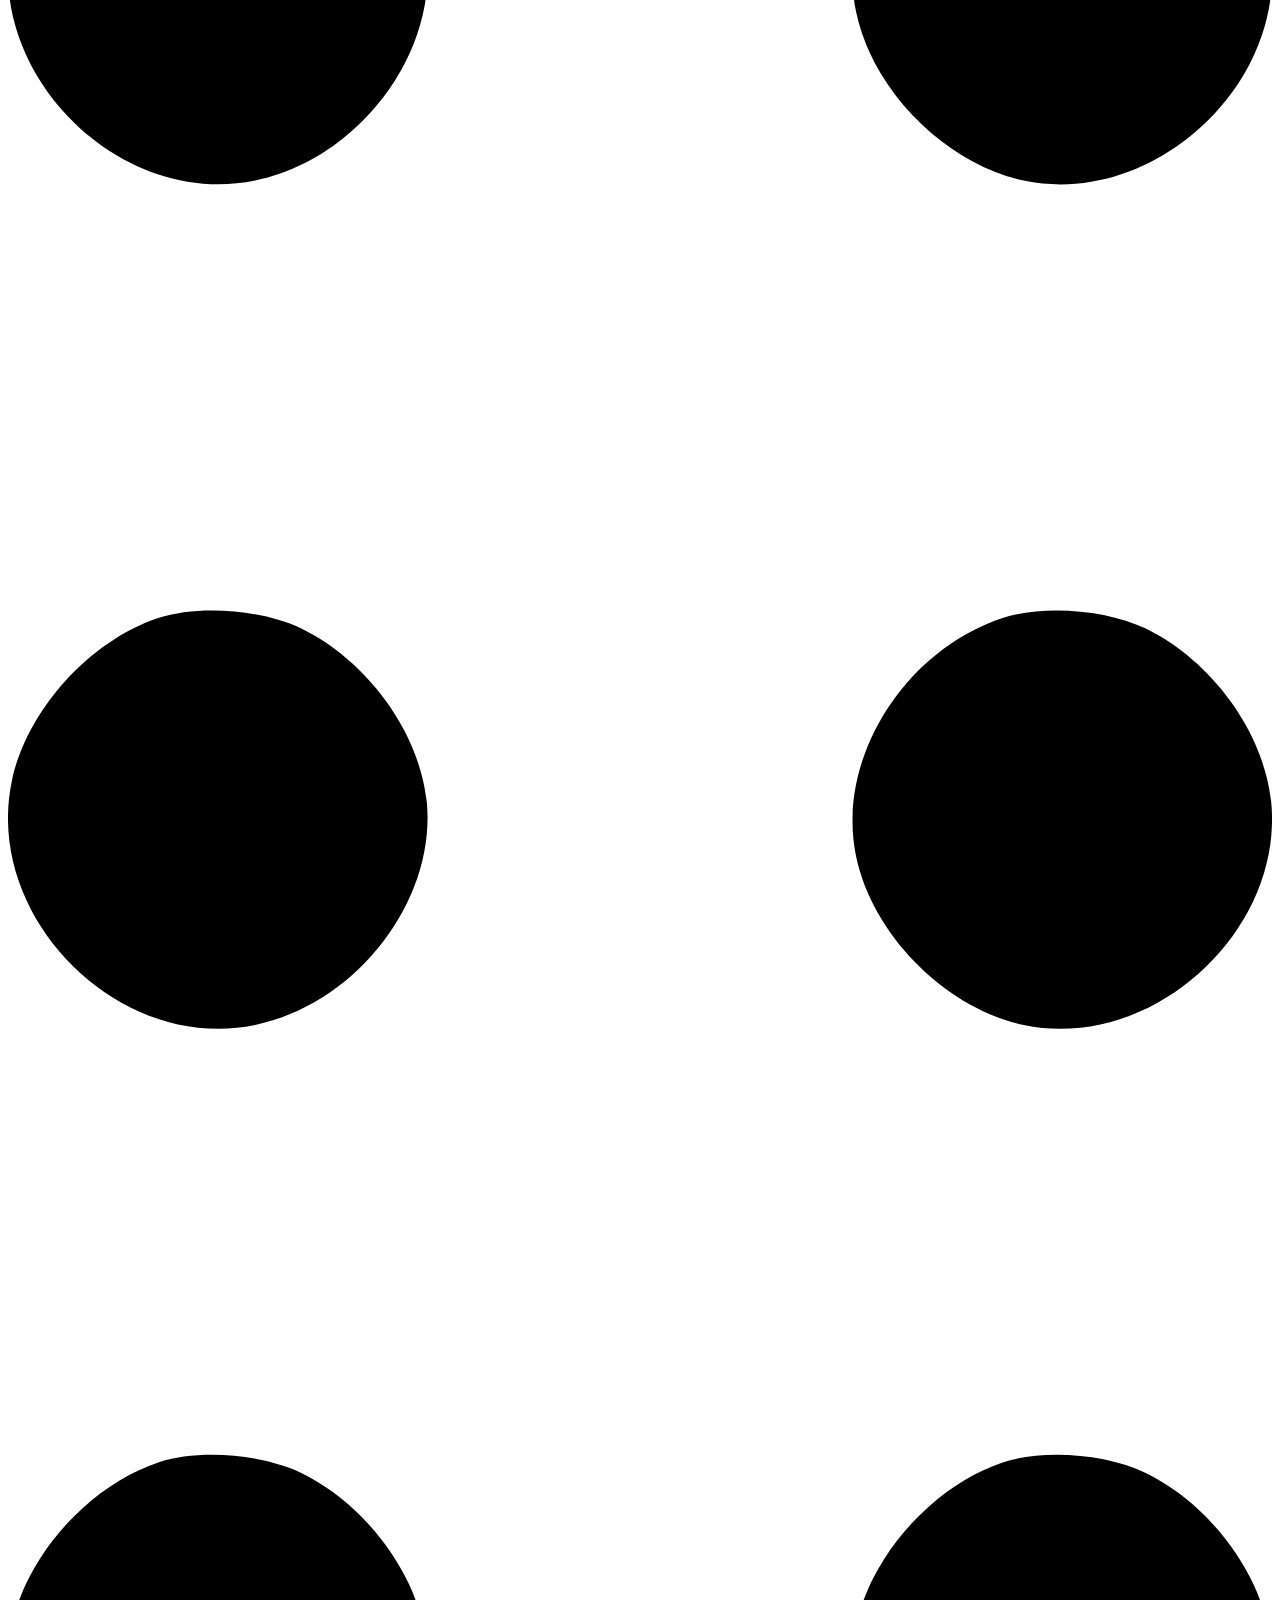
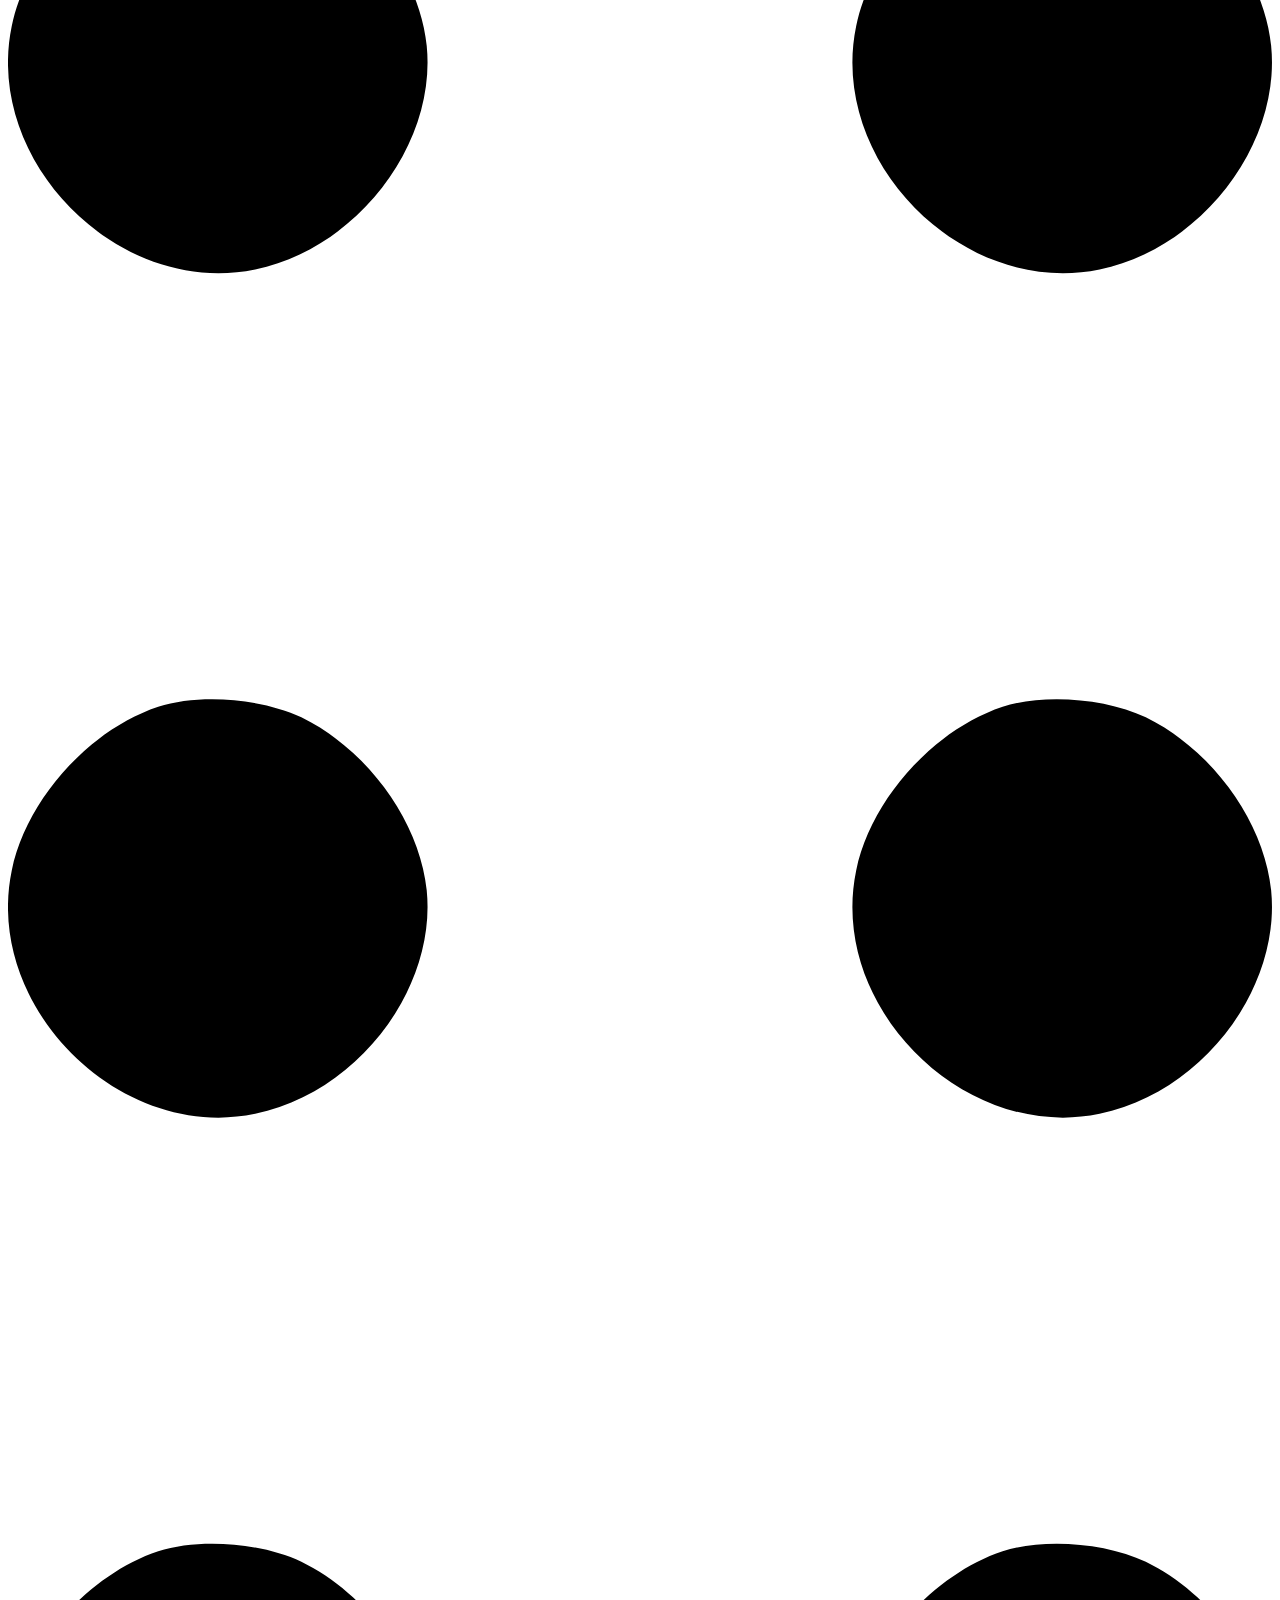
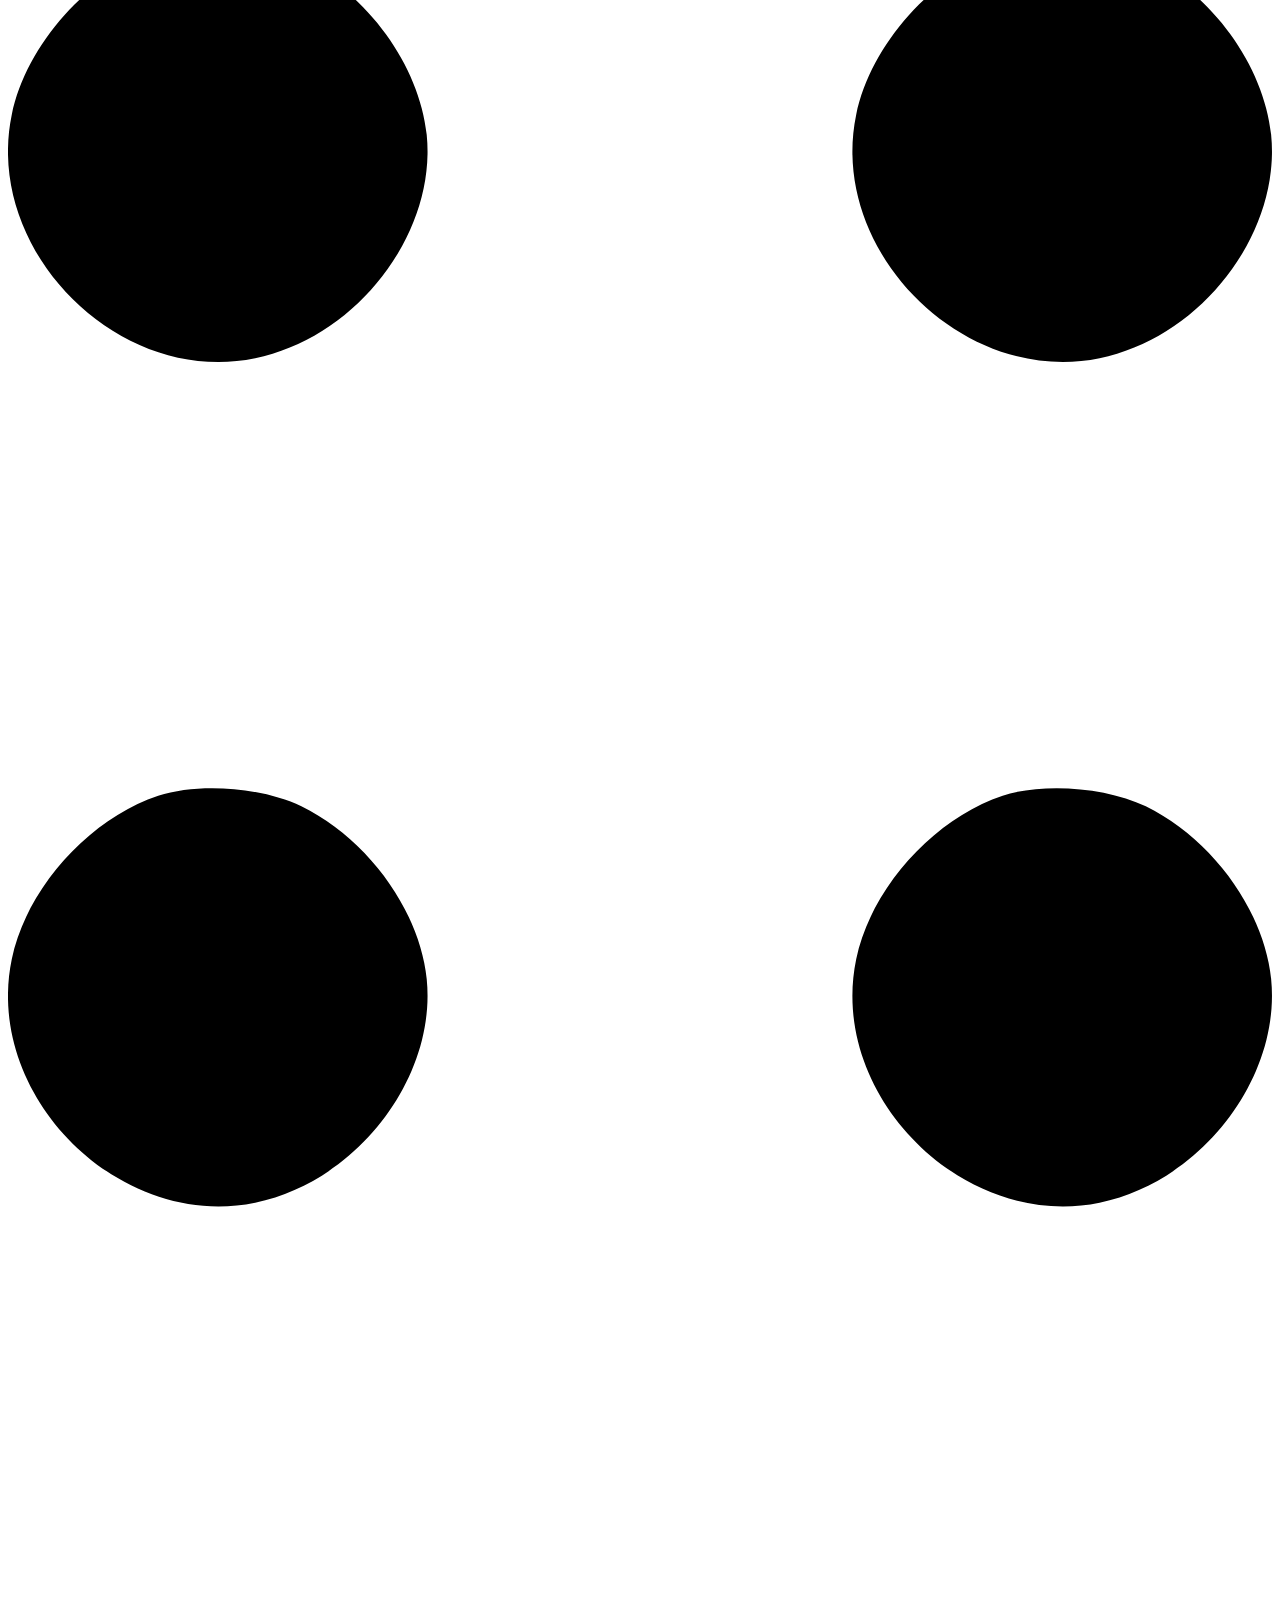
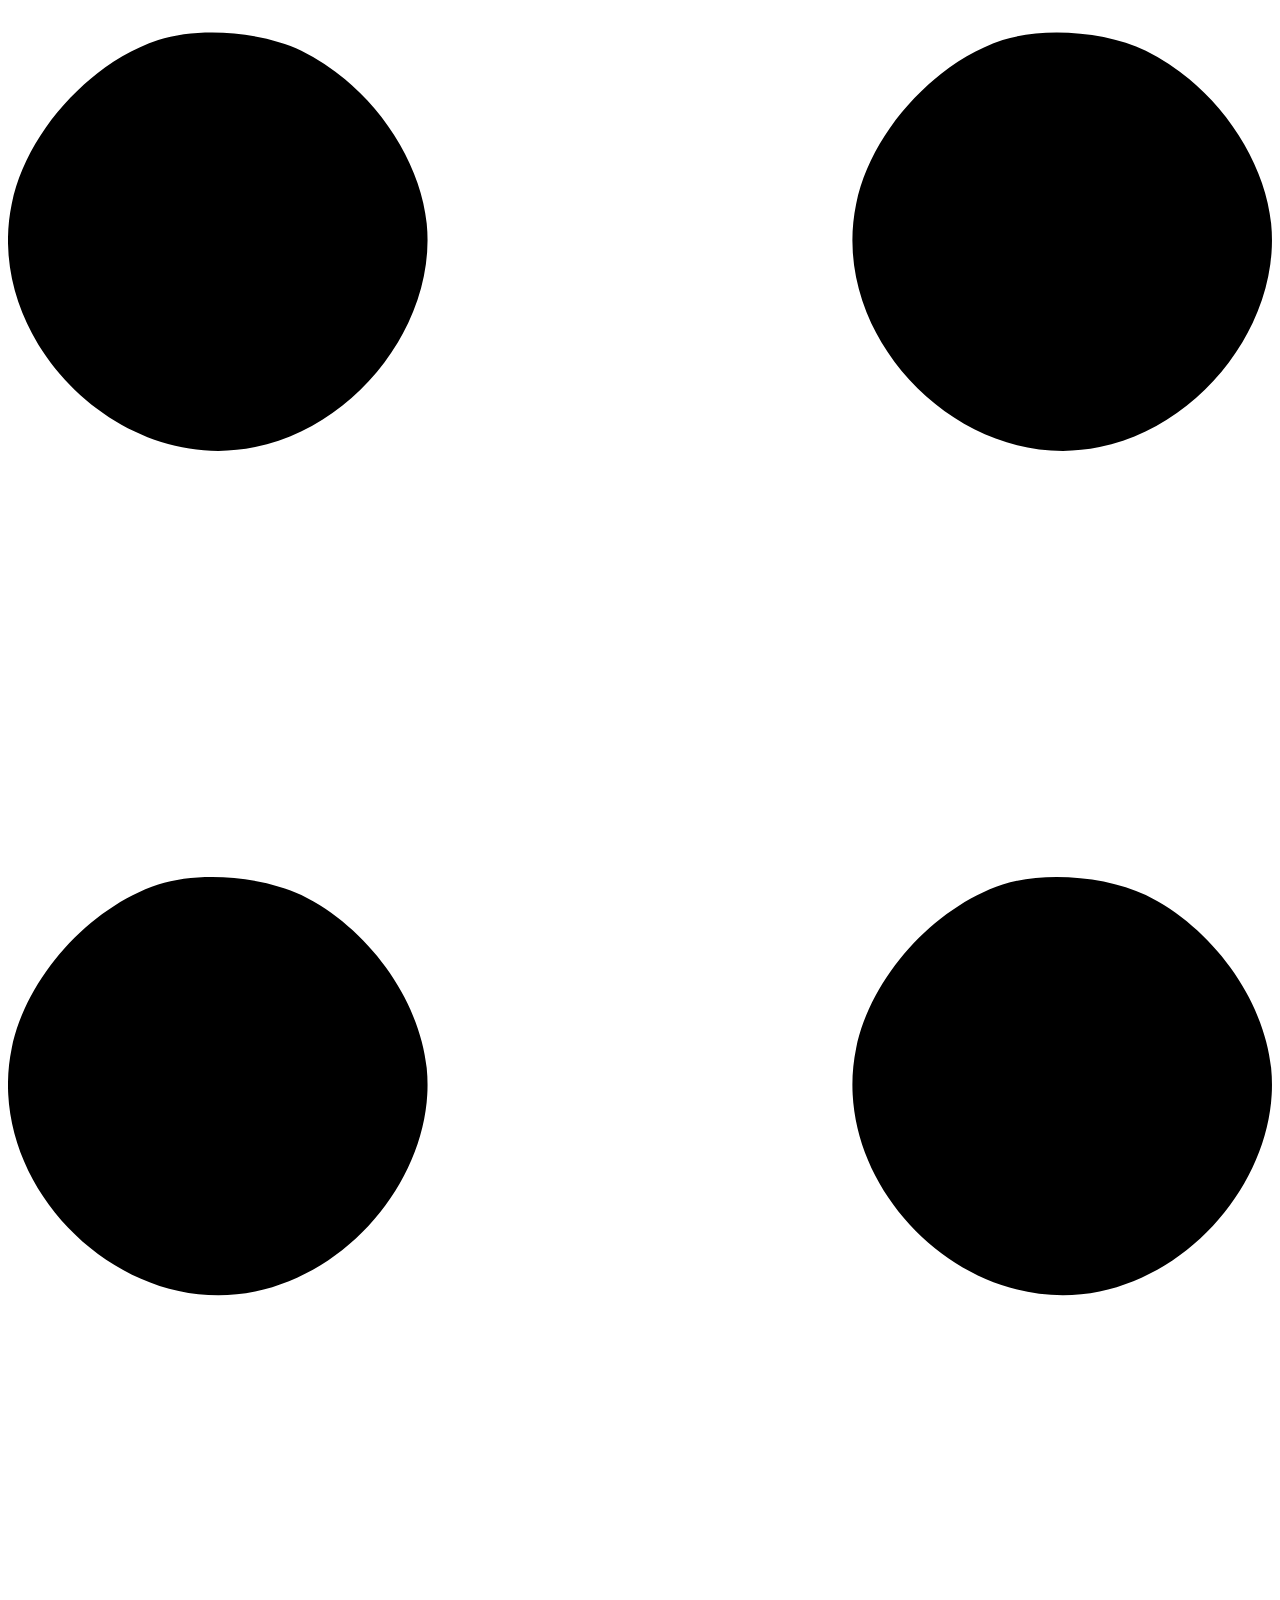
==== commit 09c2ff67: "CHANGE IN DIV" ====
--- a/index.html
+++ b/index.html
@@ -7,7 +7,7 @@
         <meta name="author" content="" />
         <title>Jablani Live Band</title>
         <!-- Favicon-->
-        <link rel="icon" type="image/x-icon" href="assets/favicon.ico" />
+        <link rel="icon" type="image/x-icon" href="images/logo.ico" />
         <!-- Custom Google font-->
         <link rel="preconnect" href="https://fonts.googleapis.com" />
         <link rel="preconnect" href="https://fonts.gstatic.com" crossorigin />
@@ -22,14 +22,14 @@
             <!-- Navigation-->
             <nav class="navbar navbar-expand-lg navbar-light bg-white py-3">
                 <div class="container px-5">
-                    <a class="navbar-brand" href="index.html"><span class="fw-bolder text-primary">Start Bootstrap</span></a>
+                    <a class="navbar-brand" href="index.html"><span class="fw-bolder text-primary">Jablani Live Band</span></a>
                     <button class="navbar-toggler" type="button" data-bs-toggle="collapse" data-bs-target="#navbarSupportedContent" aria-controls="navbarSupportedContent" aria-expanded="false" aria-label="Toggle navigation"><span class="navbar-toggler-icon"></span></button>
                     <div class="collapse navbar-collapse" id="navbarSupportedContent">
                         <ul class="navbar-nav ms-auto mb-2 mb-lg-0 small fw-bolder">
-                            <li class="nav-item"><a class="nav-link" href="index.html">Home</a></li>
-                            <li class="nav-item"><a class="nav-link" href="resume.html">Resume</a></li>
-                            <li class="nav-item"><a class="nav-link" href="projects.html">Projects</a></li>
-                            <li class="nav-item"><a class="nav-link" href="contact.html">Contact</a></li>
+                            <li class="nav-item"><a class="nav-link" href="index.html">Početna</a></li>
+                            <li class="nav-item"><a class="nav-link" href="resume.html">O Nama</a></li>
+                            <li class="nav-item"><a class="nav-link" href="projects.html">Članovi</a></li>
+                            <li class="nav-item"><a class="nav-link" href="contact.html">Kontakt</a></li>
                         </ul>
                     </div>
                 </div>
@@ -41,9 +41,9 @@
                         <div class="col-xxl-5">
                             <!-- Header text content-->
                             <div class="text-center text-xxl-start">
-                                <div class="badge bg-gradient-primary-to-secondary text-white mb-4"><div class="text-uppercase">Design &middot; Development &middot; Marketing</div></div>
-                                <div class="fs-3 fw-light text-muted">I can help your business to</div>
-                                <h1 class="display-3 fw-bolder mb-5"><span class="text-gradient d-inline">Get online and grow fast</span></h1>
+                                <div class="badge bg-gradient-primary-to-secondary text-white mb-4"><div class="text-uppercase">VJENČANJA &middot; PROSLAVE &middot; EVENTI</div></div>
+                                <div class="fs-3 fw-light text-muted">Naš motto: </div>
+                                <h1 class="display-3 fw-bolder mb-5"><span class="text-gradient d-inline">Dobra fešta, naš je imperativ!</span></h1>
                                 <div class="d-grid gap-3 d-sm-flex justify-content-sm-center justify-content-xxl-start mb-3">
                                     <a class="btn btn-primary btn-lg px-5 py-3 me-sm-3 fs-6 fw-bolder" href="resume.html">Resume</a>
                                     <a class="btn btn-outline-dark btn-lg px-5 py-3 fs-6 fw-bolder" href="projects.html">Projects</a>
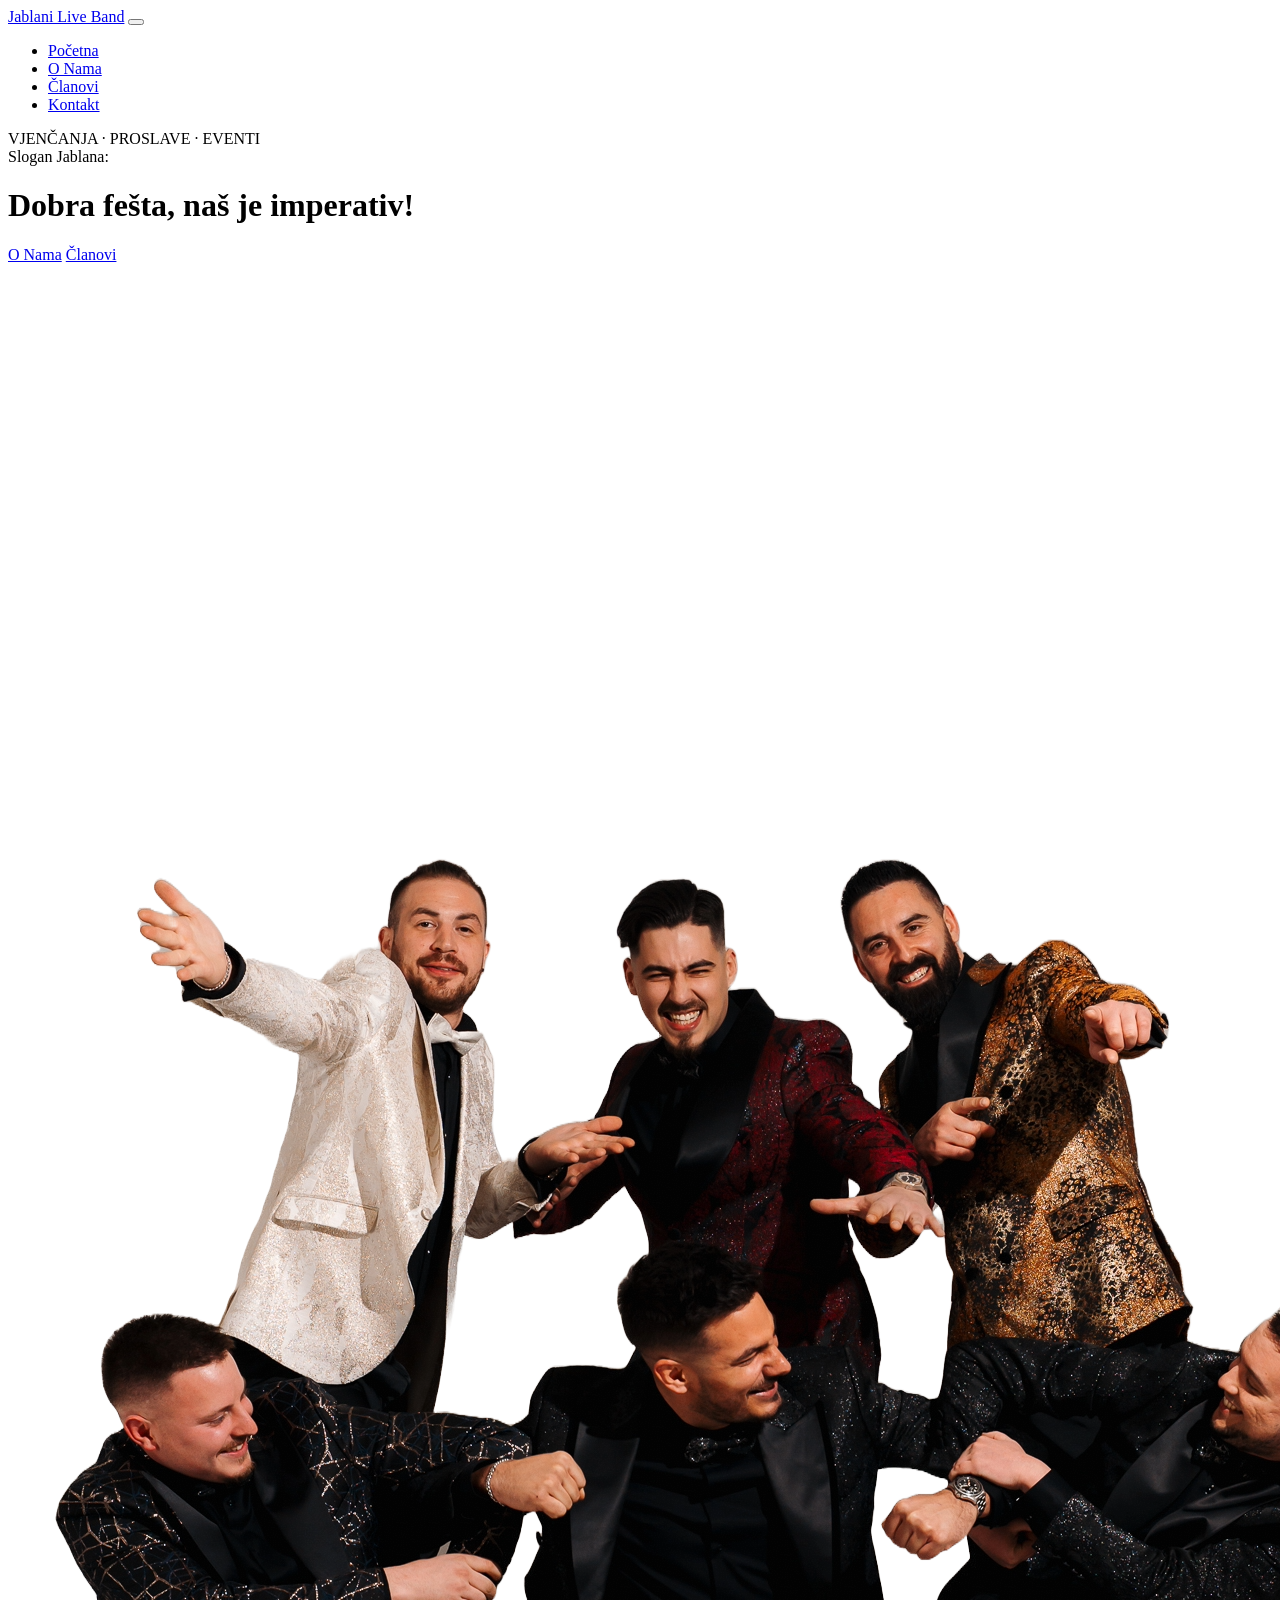
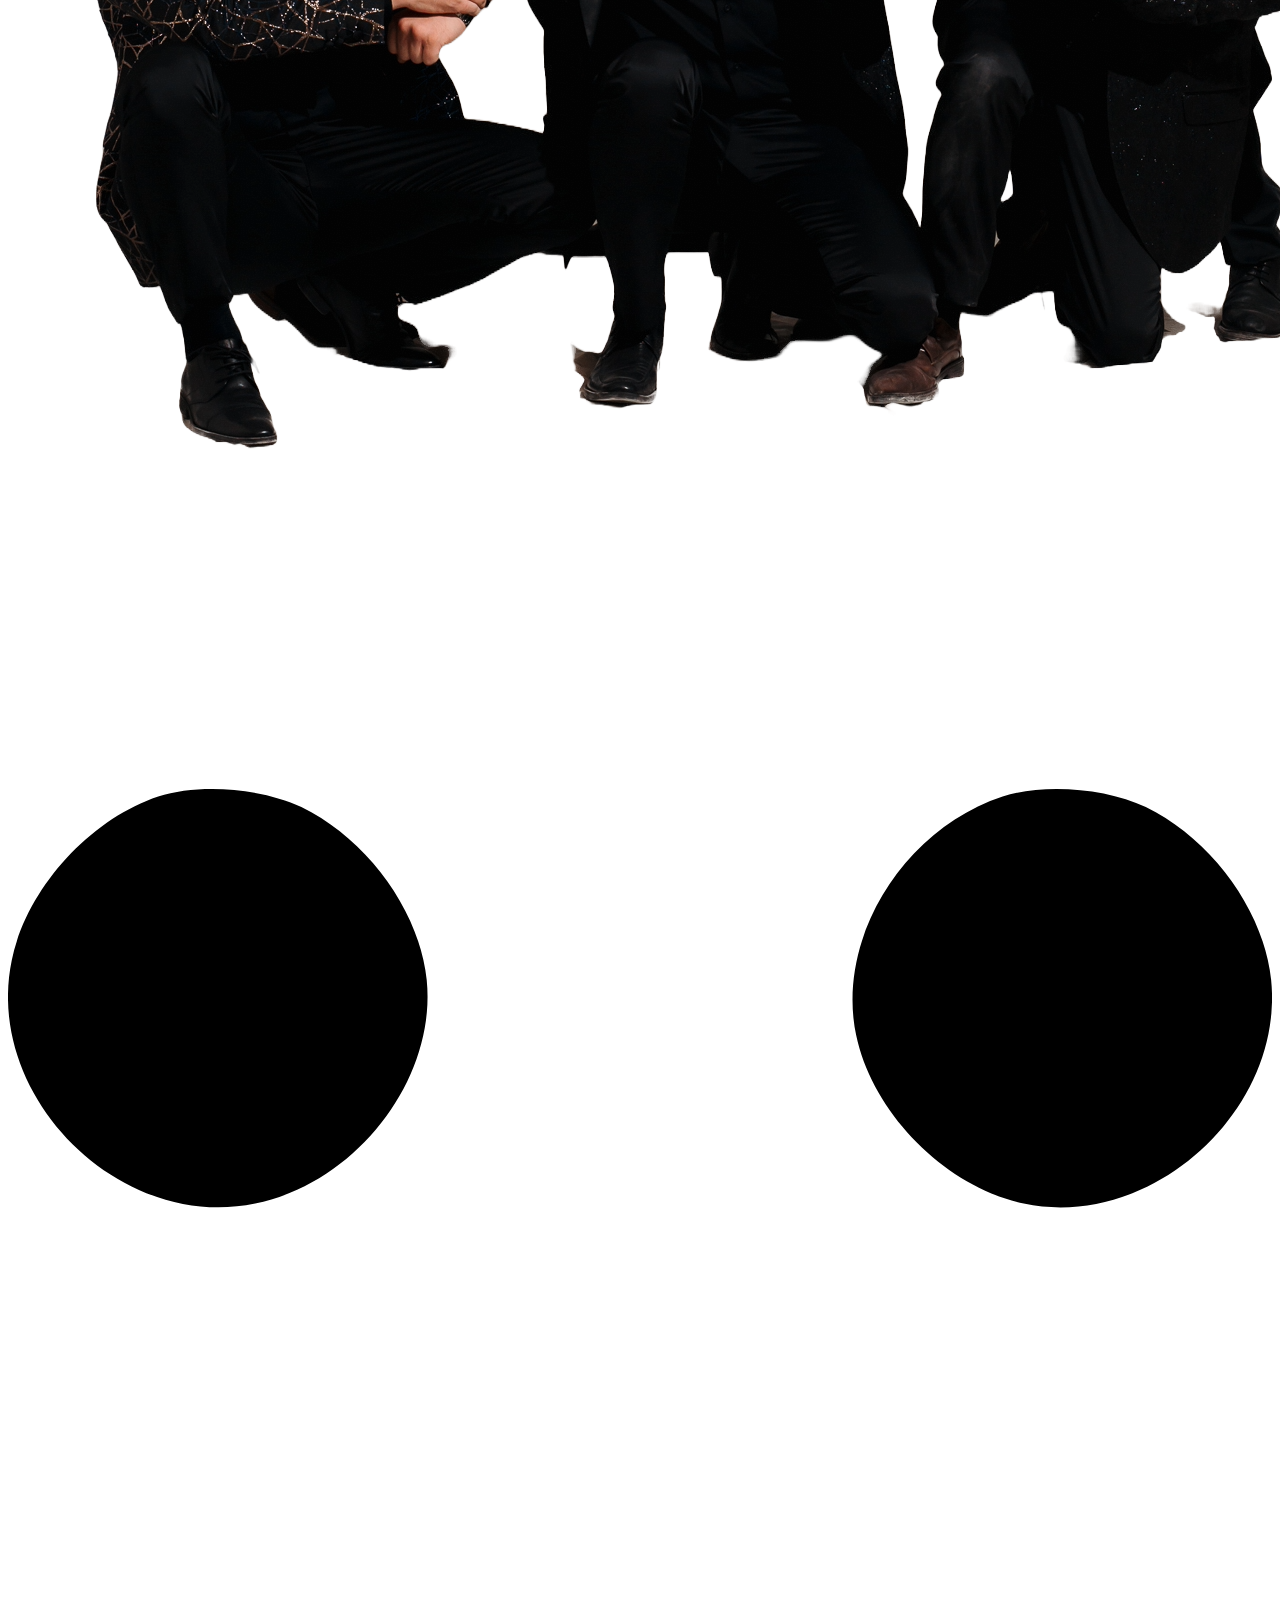
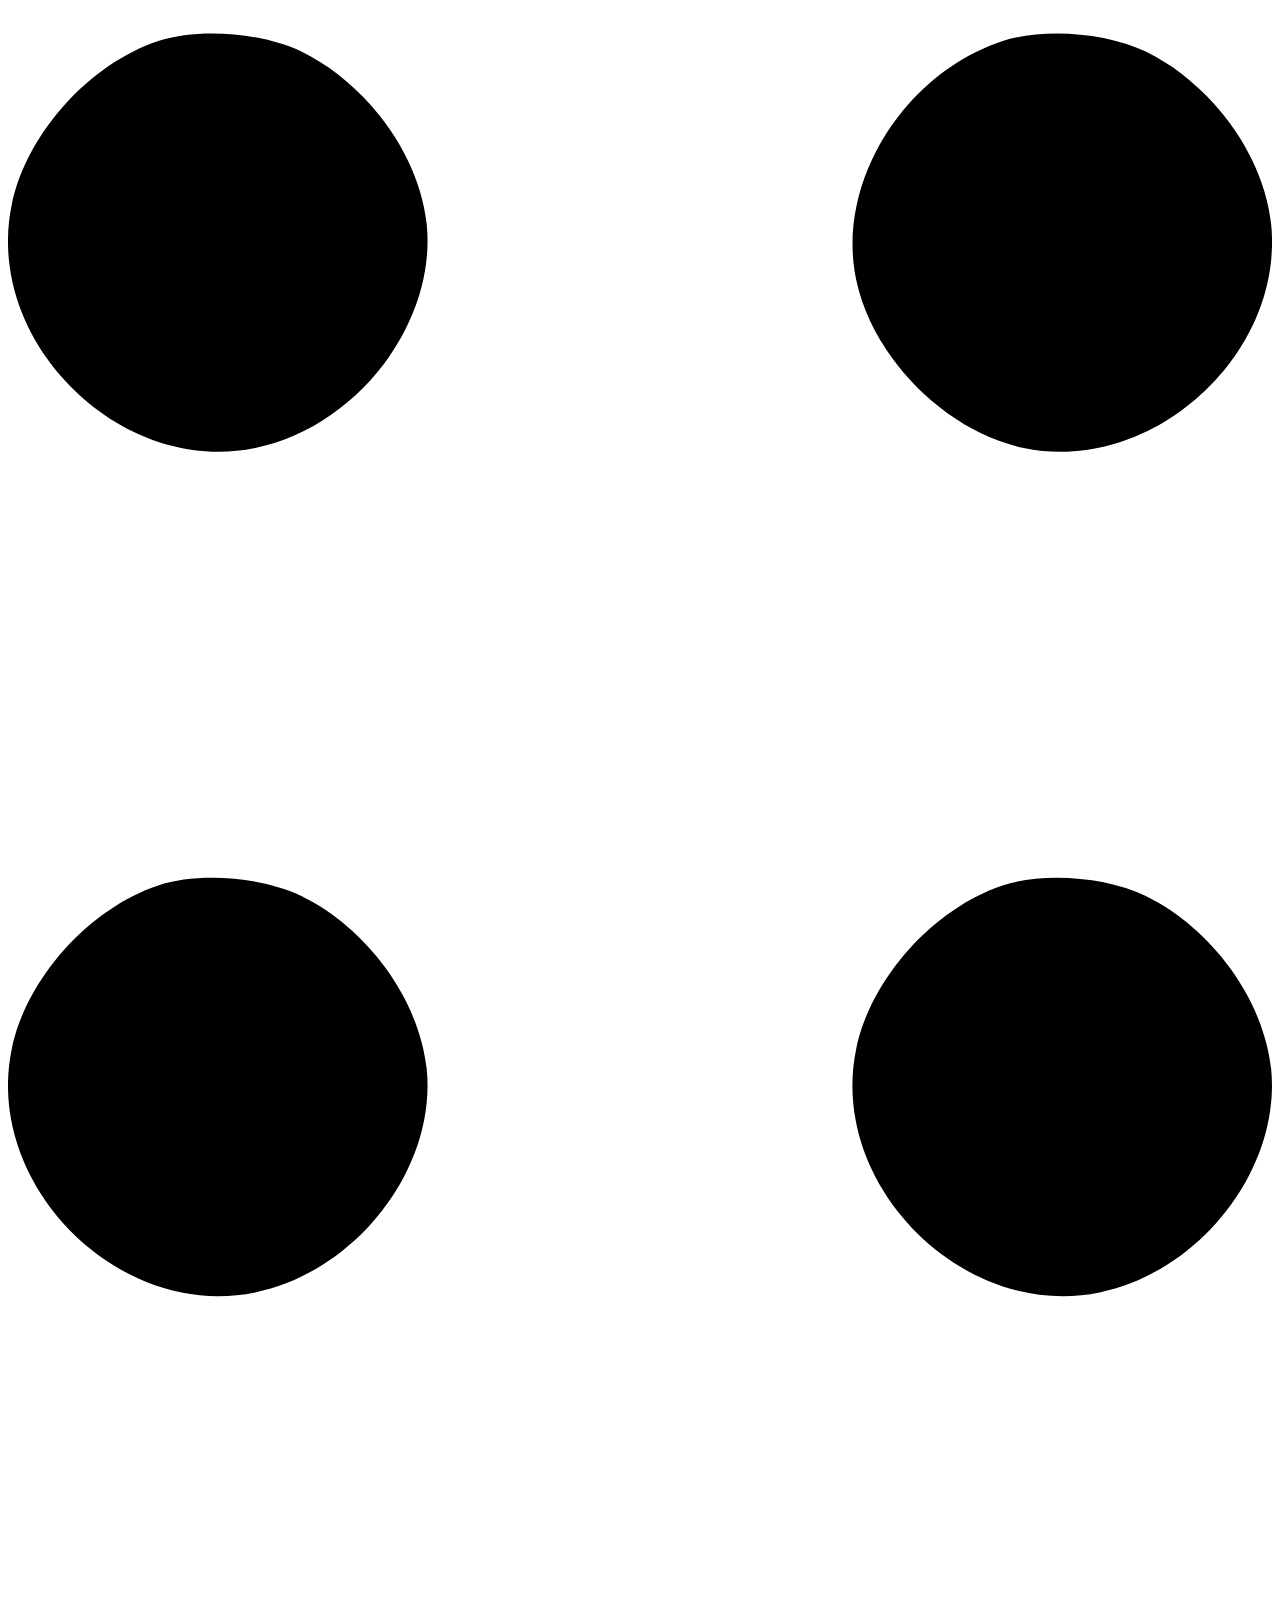
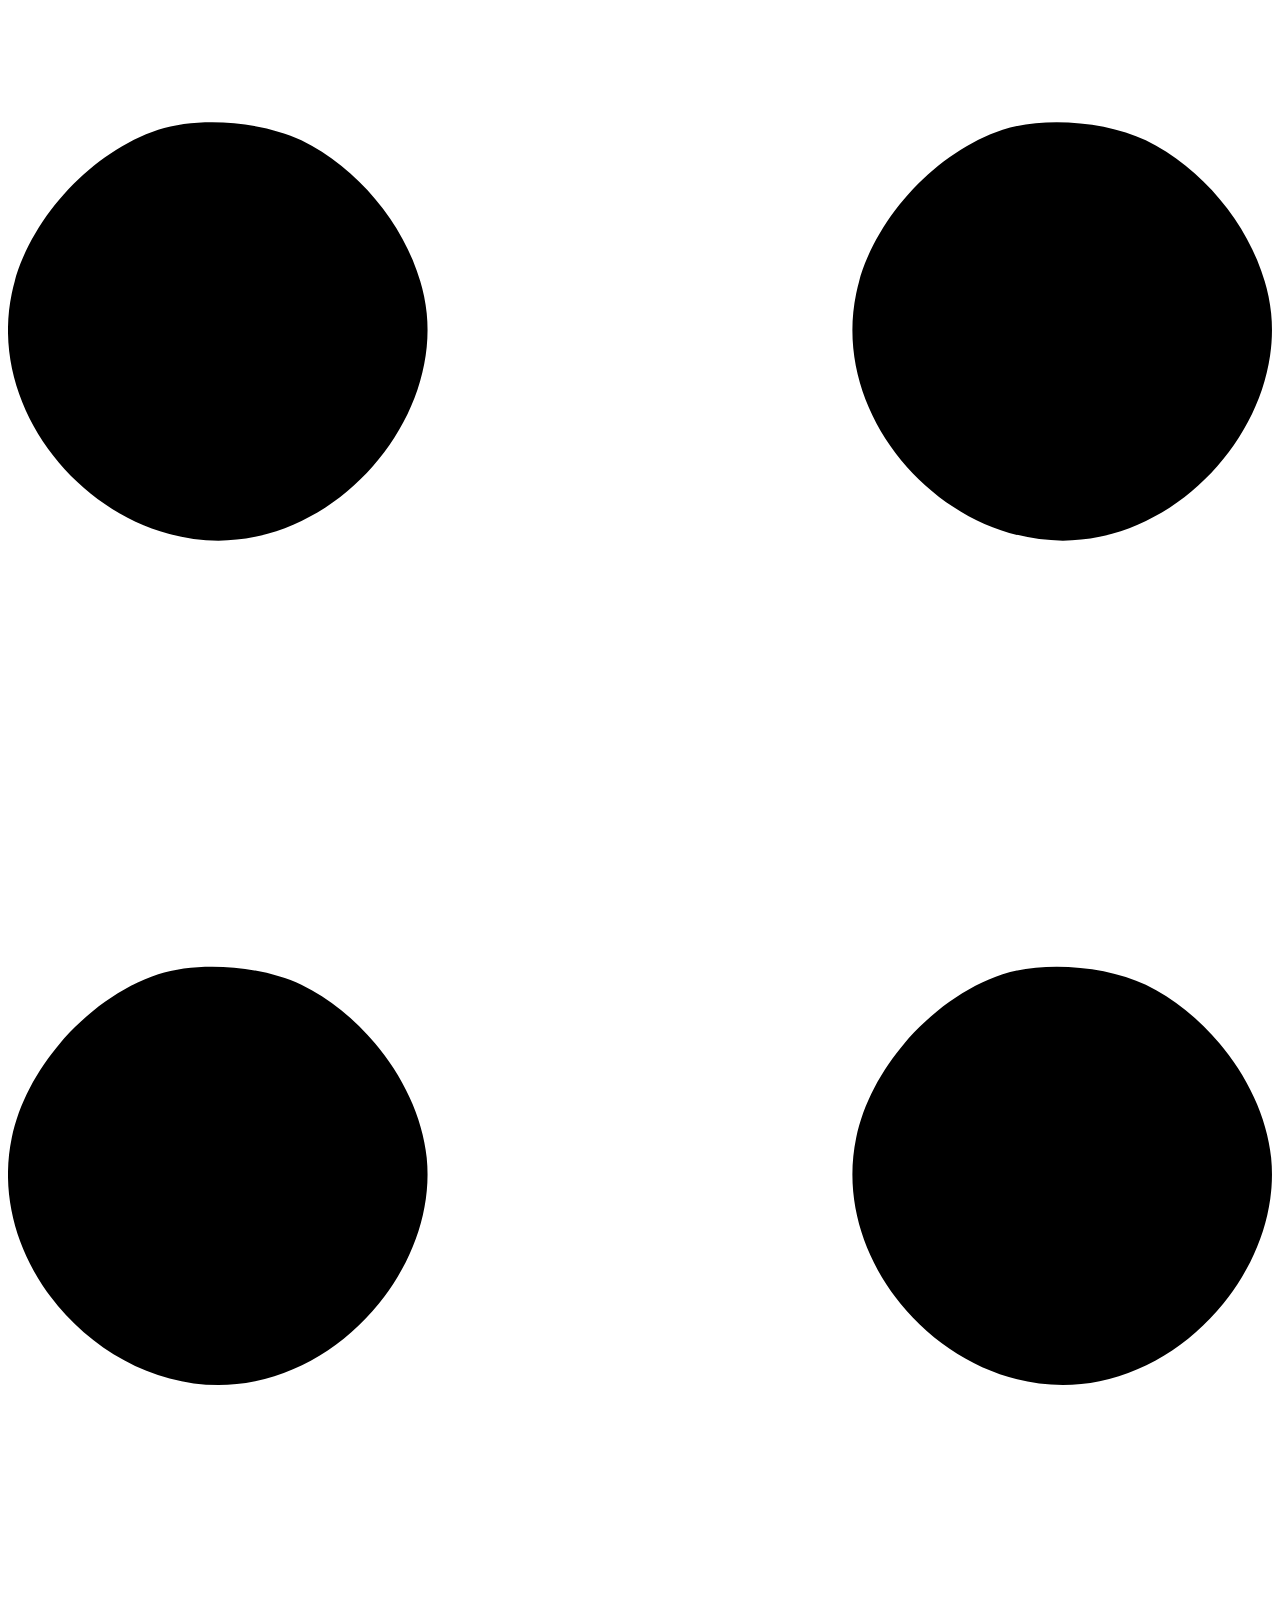
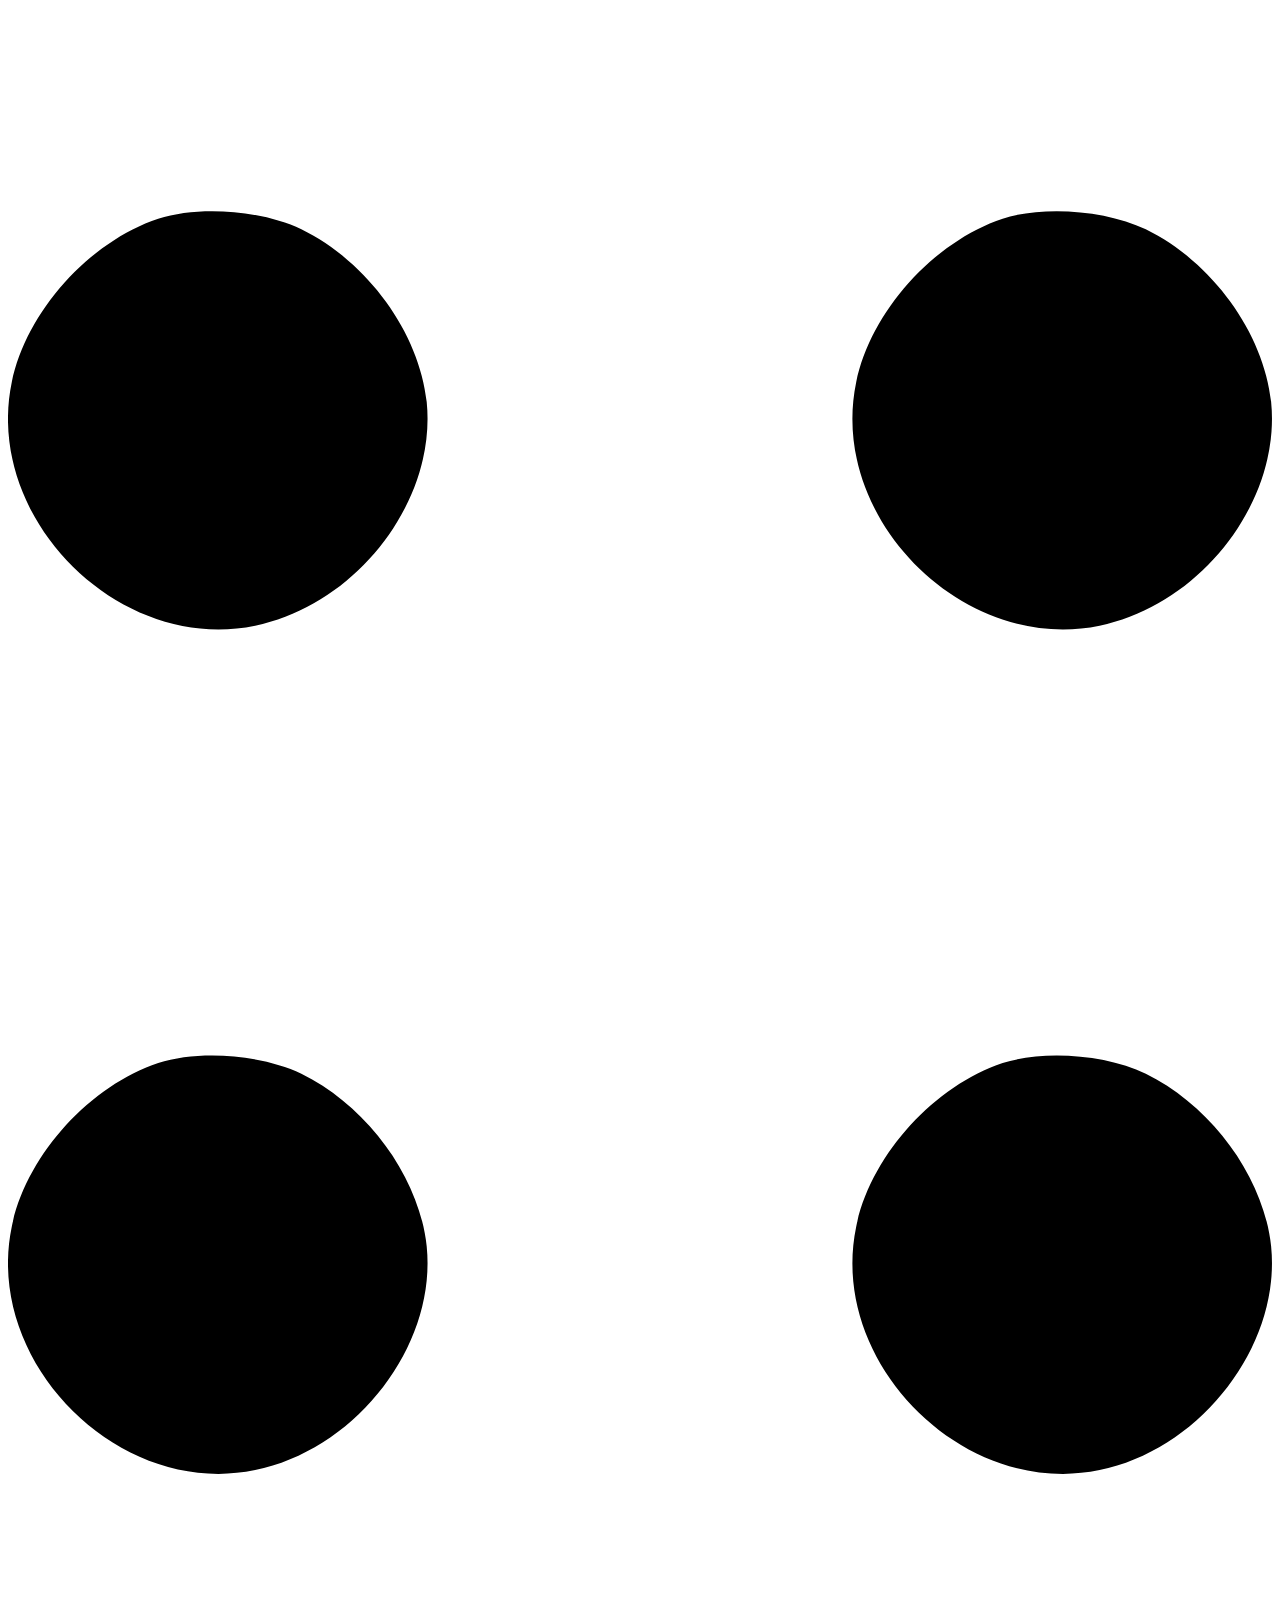
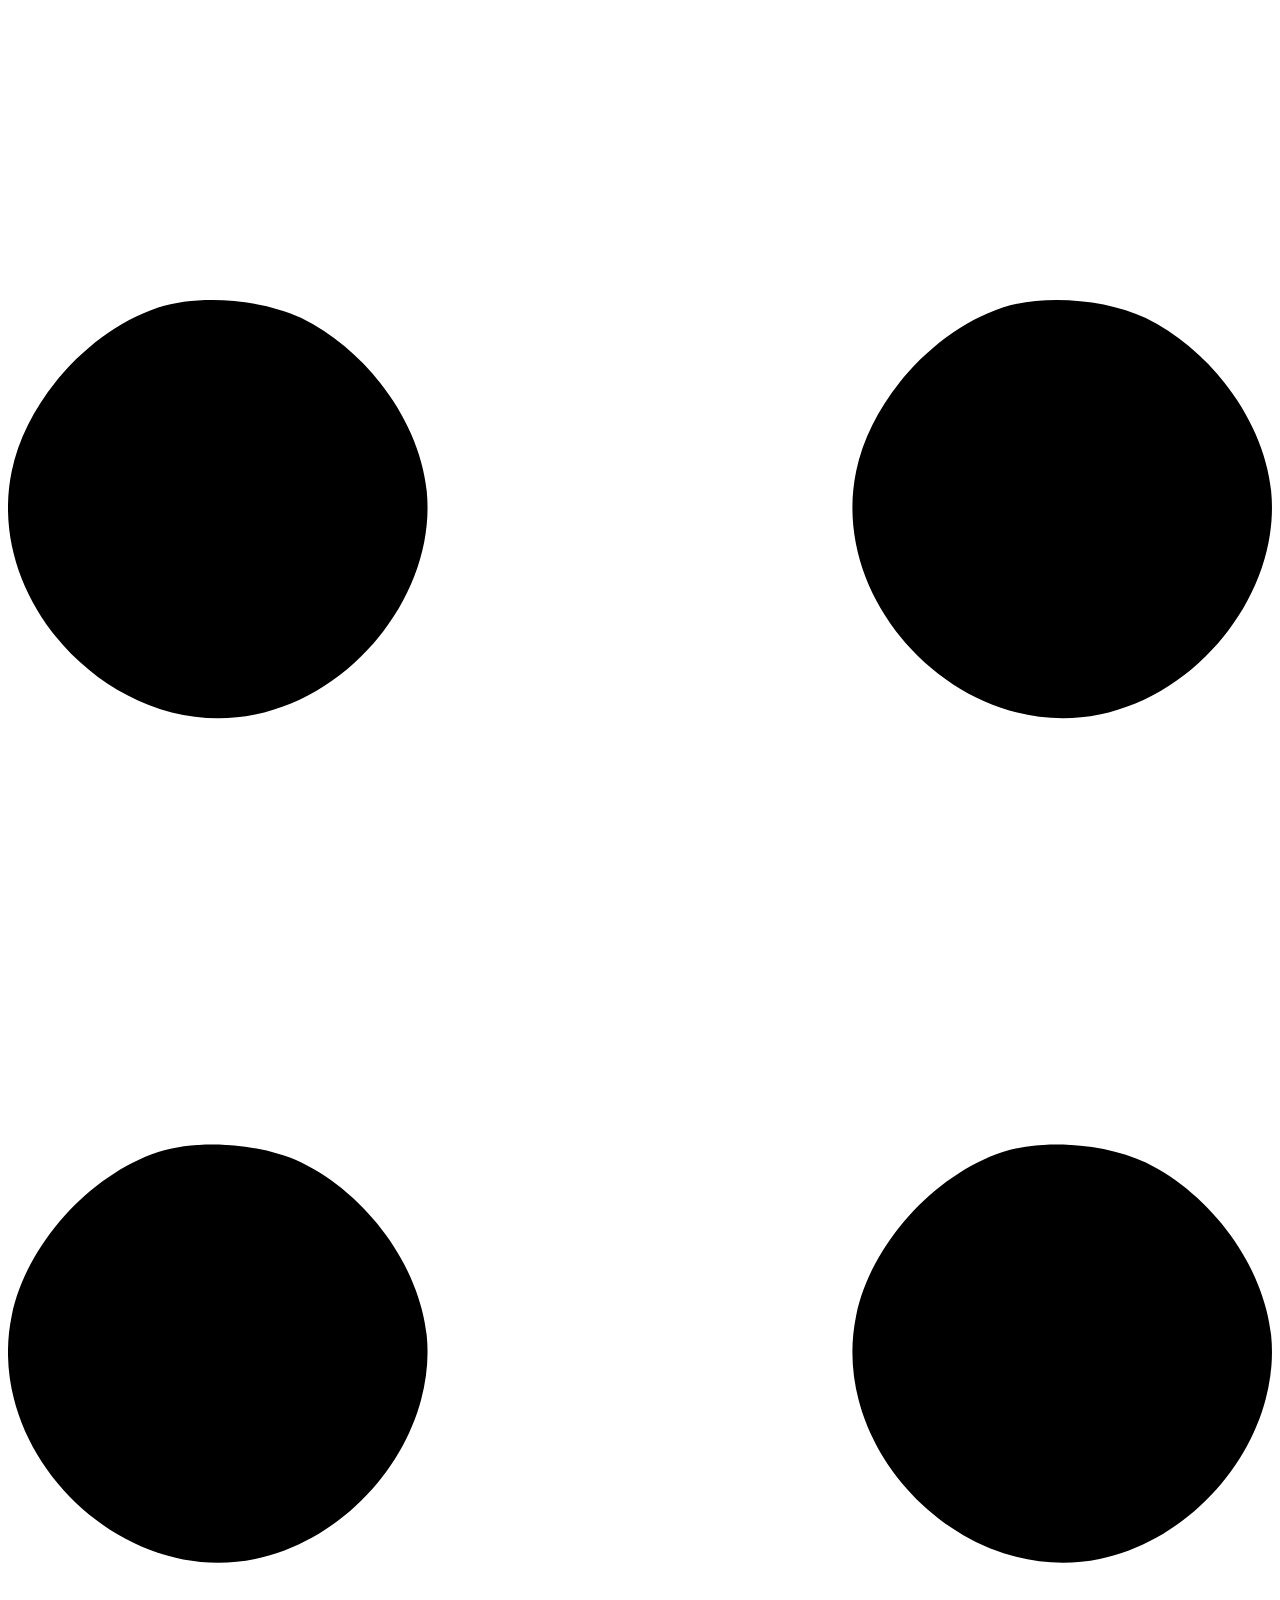
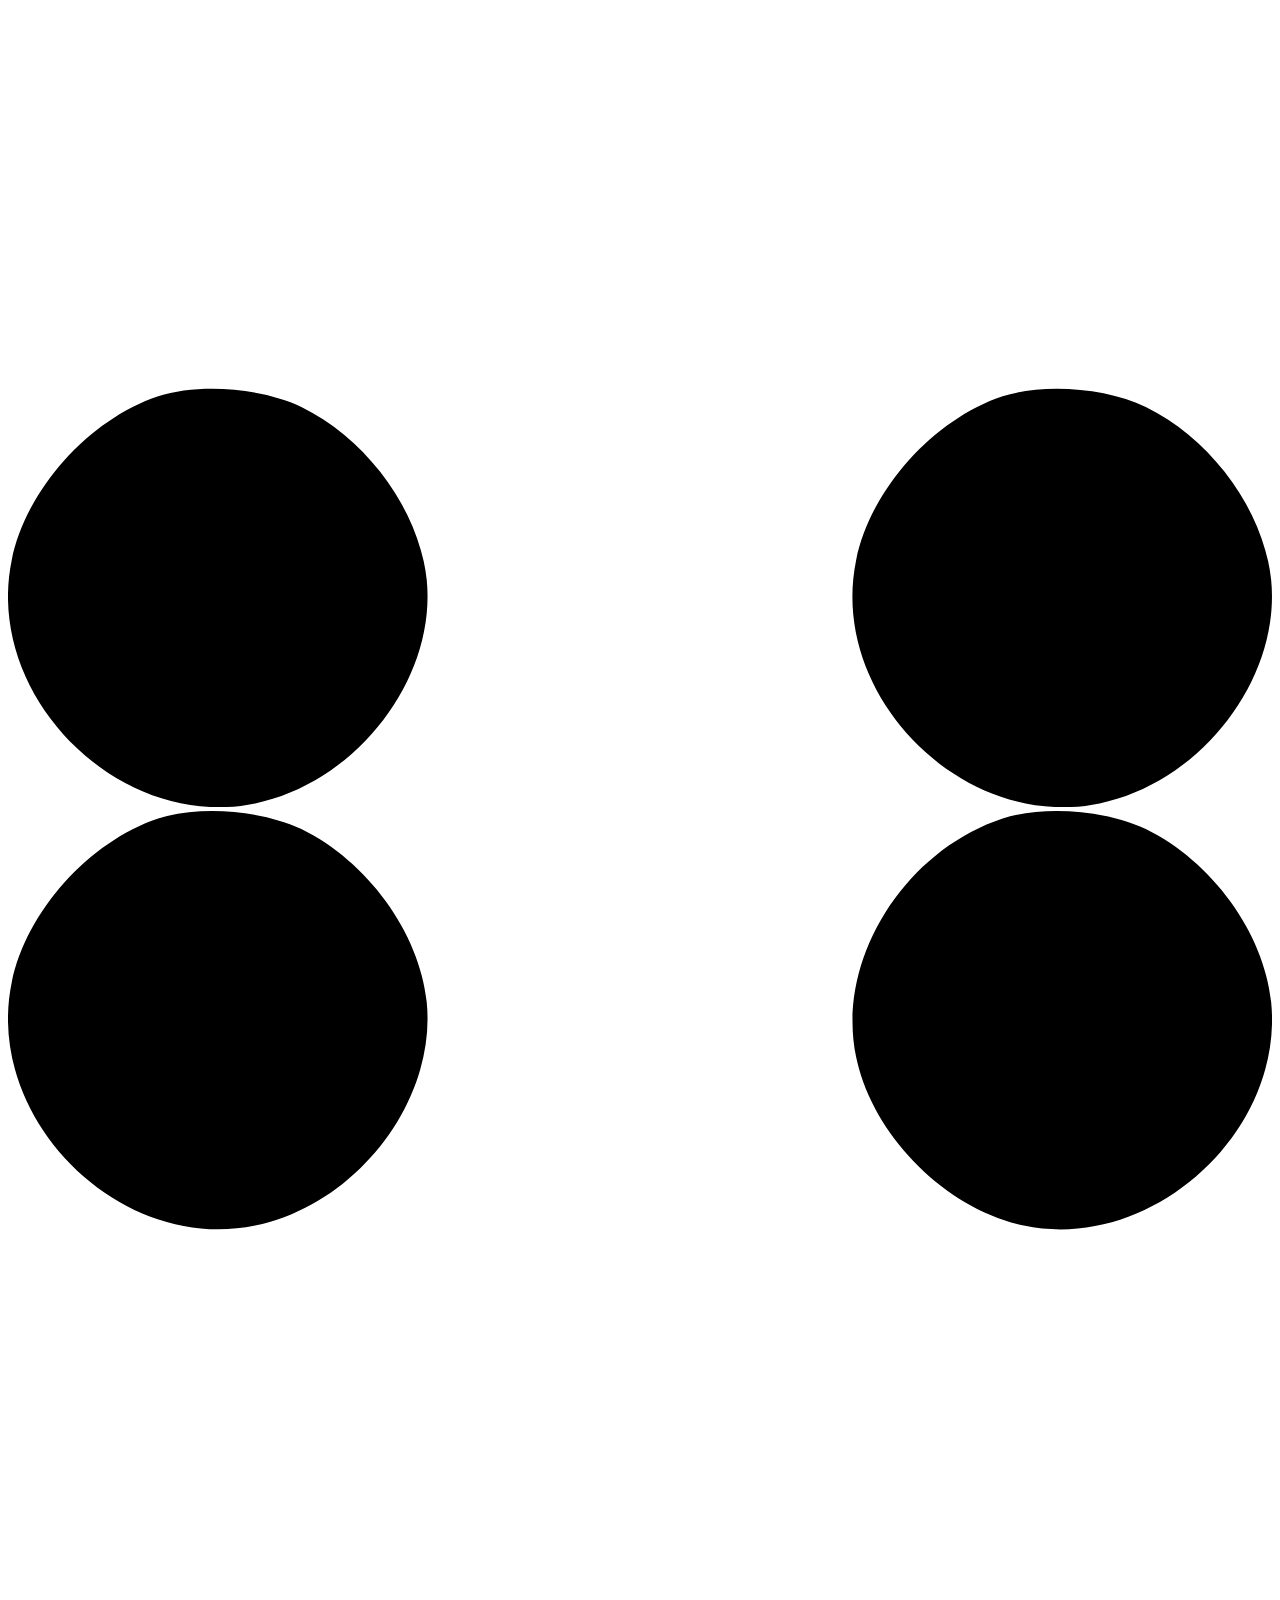
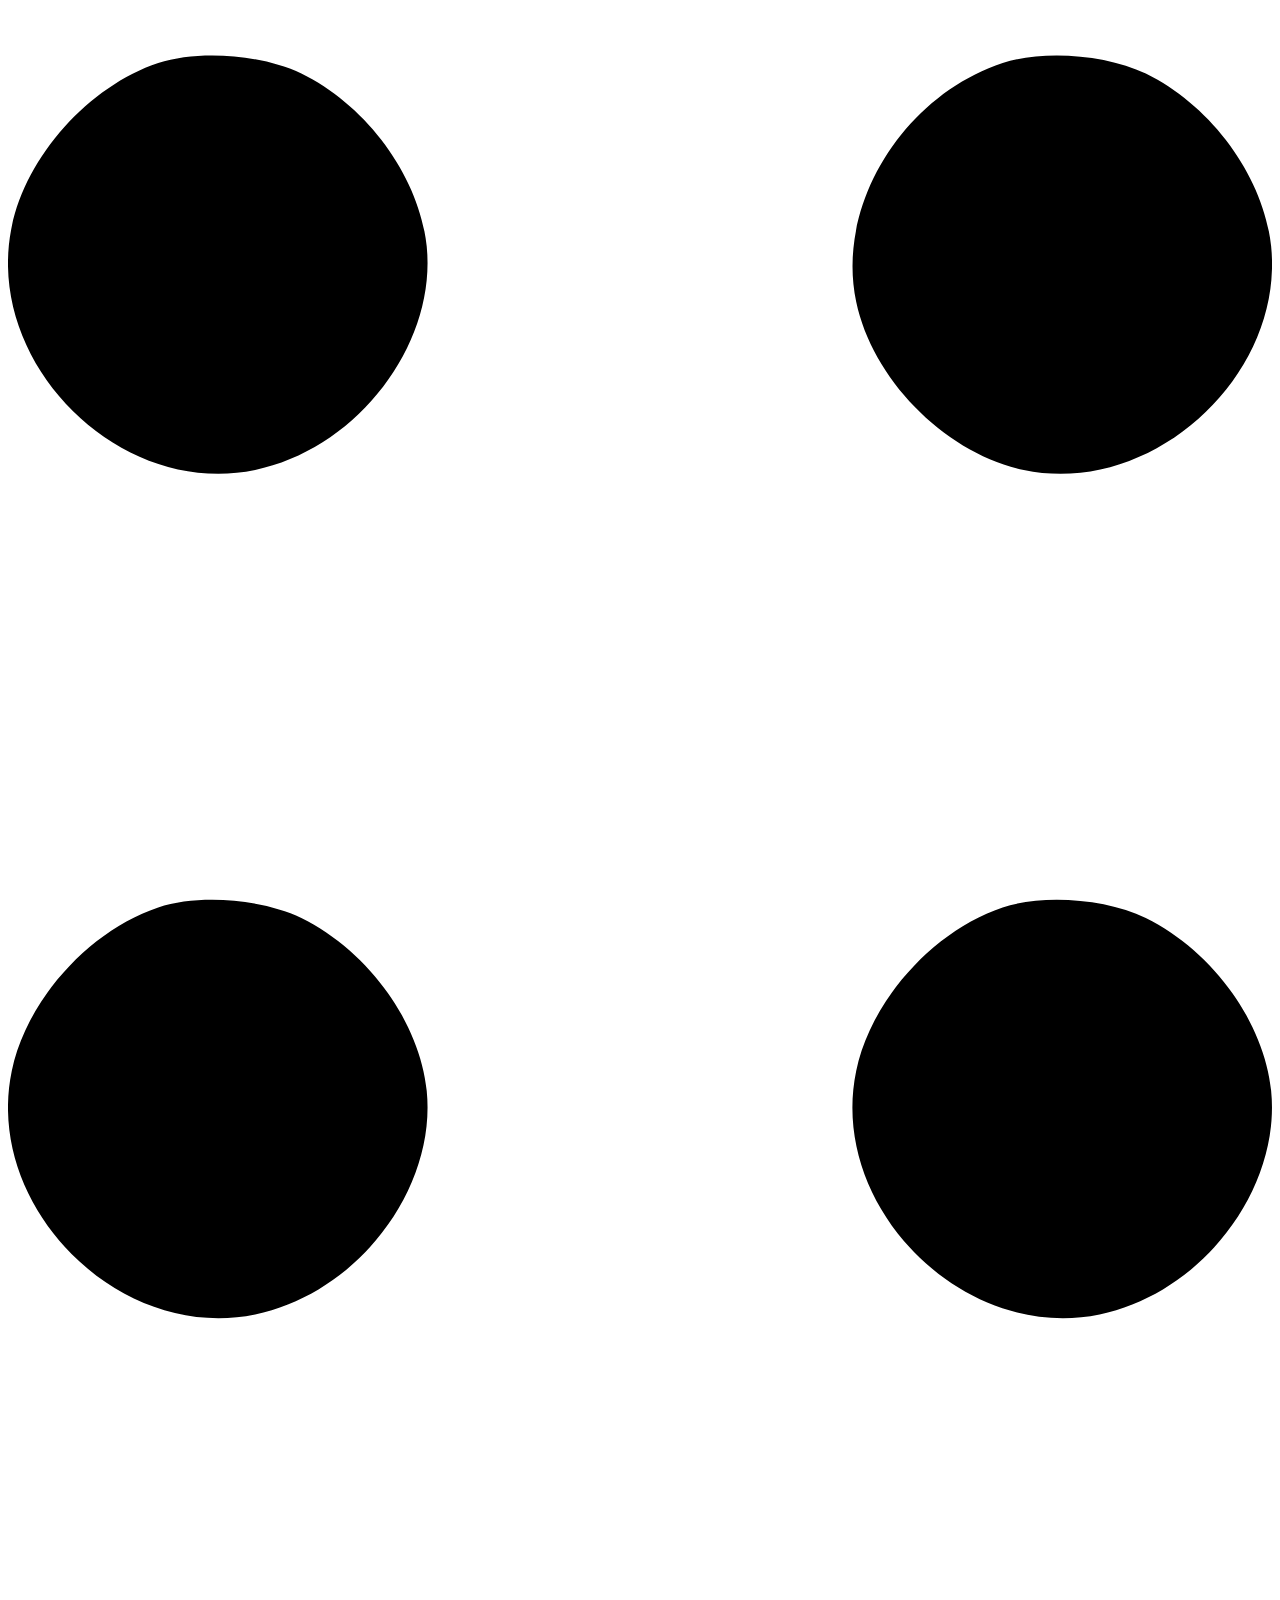
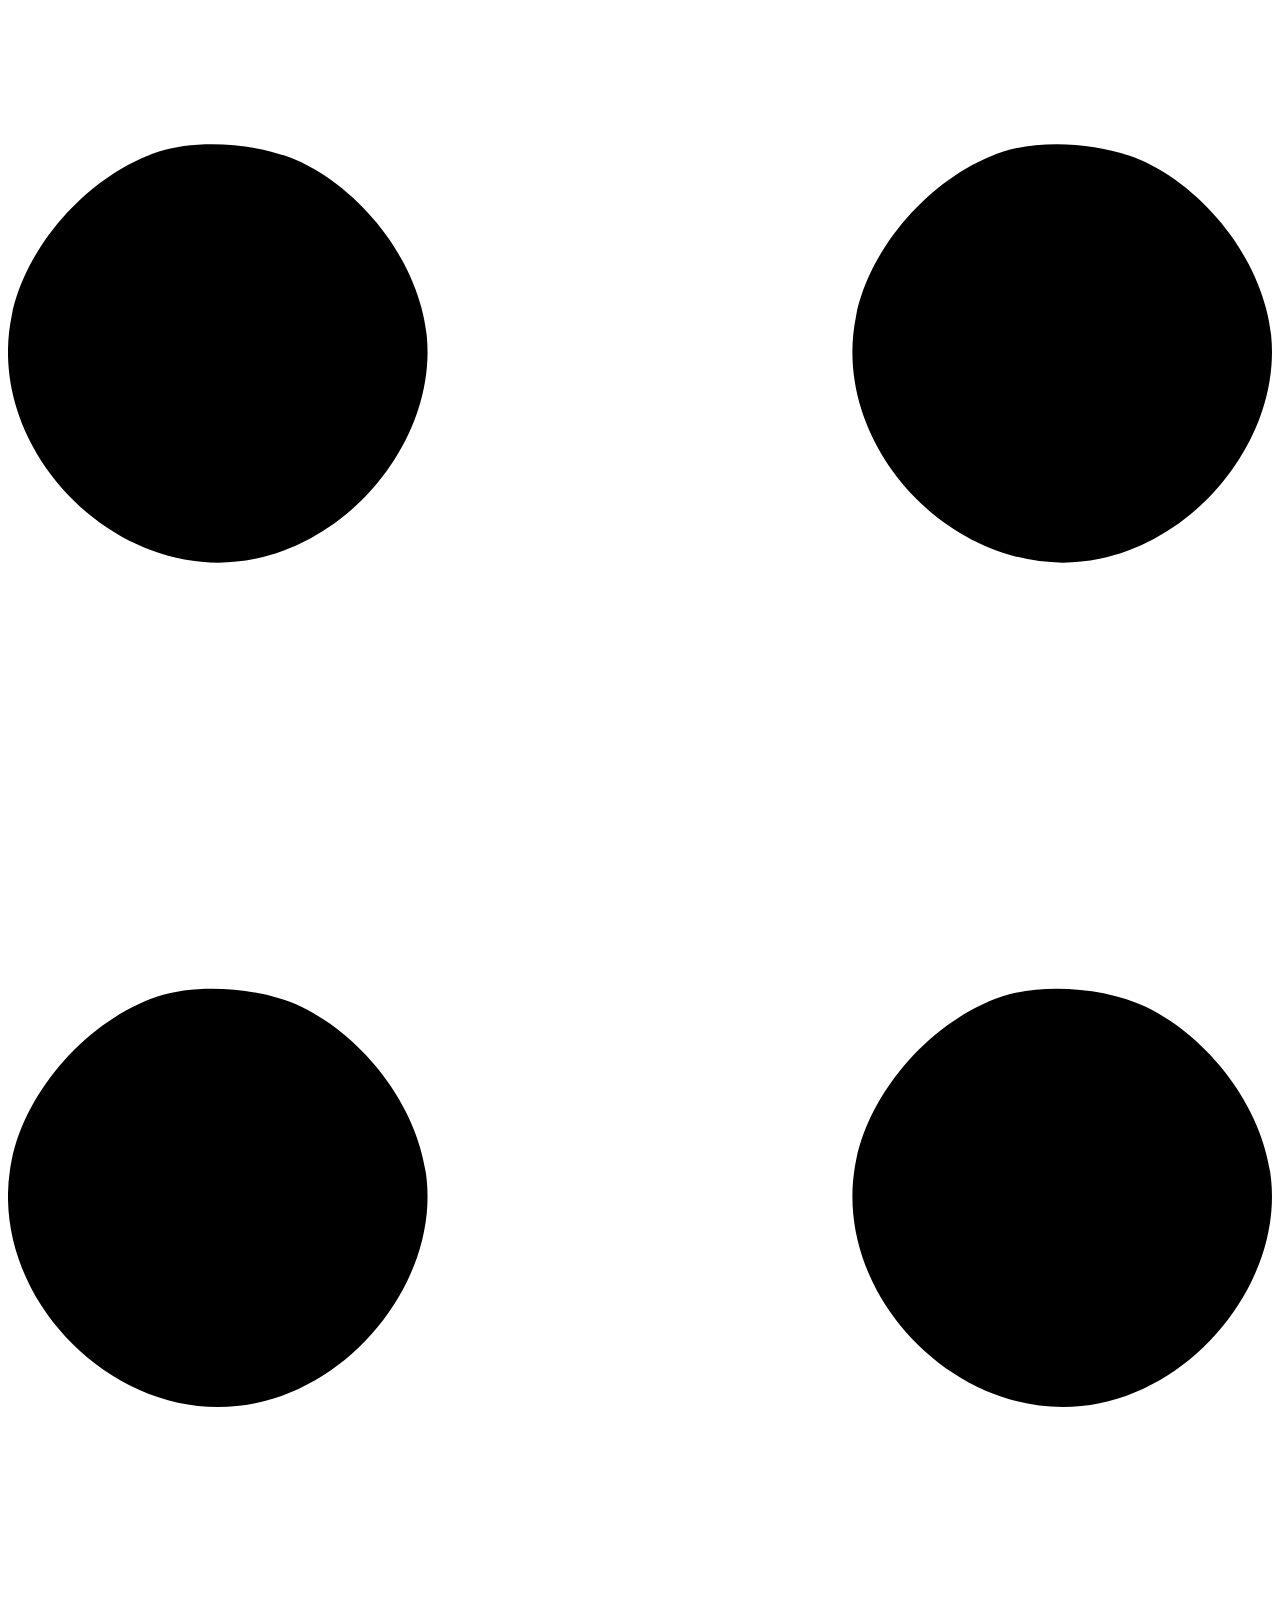
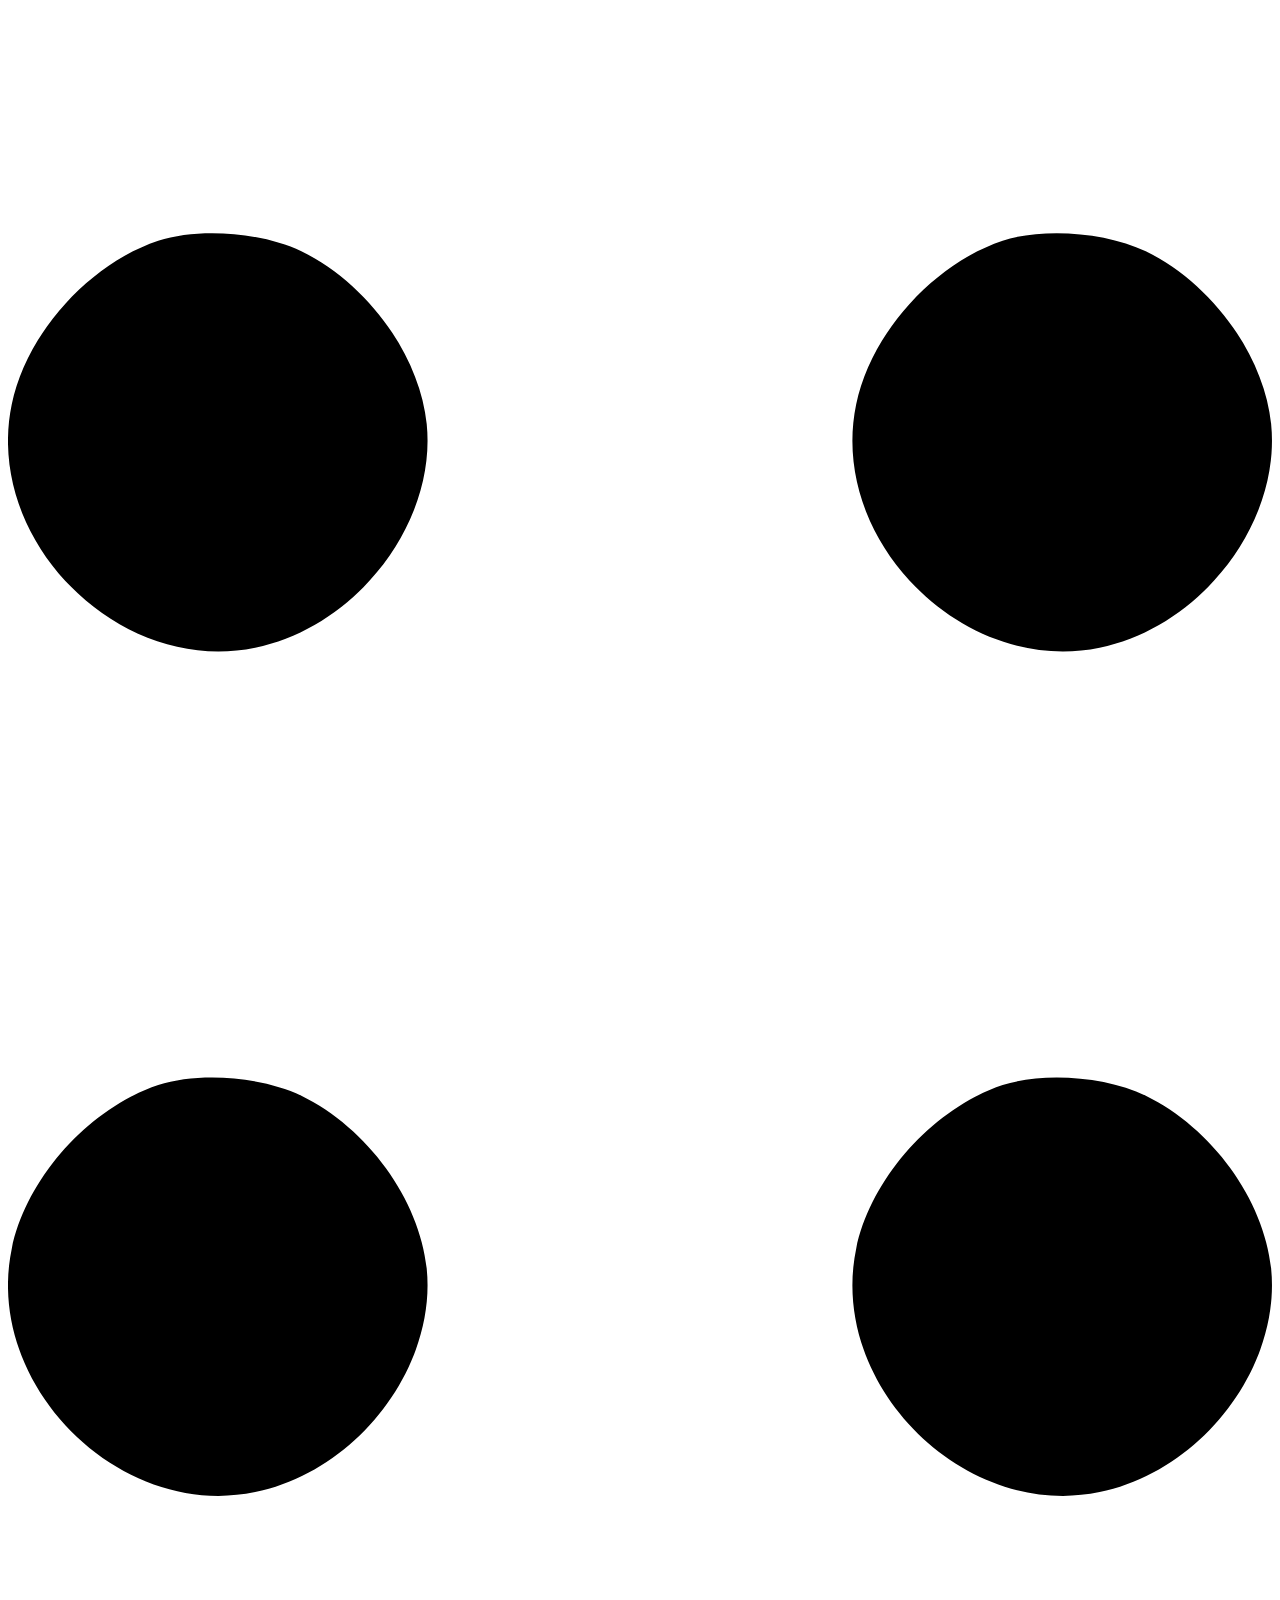
==== commit 94cd7158: "frontpage update" ====
--- a/index.html
+++ b/index.html
@@ -42,11 +42,11 @@
                             <!-- Header text content-->
                             <div class="text-center text-xxl-start">
                                 <div class="badge bg-gradient-primary-to-secondary text-white mb-4"><div class="text-uppercase">VJENČANJA &middot; PROSLAVE &middot; EVENTI</div></div>
-                                <div class="fs-3 fw-light text-muted">Naš motto: </div>
+                                <div class="fs-3 fw-light text-muted">Slogan Jablana: </div>
                                 <h1 class="display-3 fw-bolder mb-5"><span class="text-gradient d-inline">Dobra fešta, naš je imperativ!</span></h1>
                                 <div class="d-grid gap-3 d-sm-flex justify-content-sm-center justify-content-xxl-start mb-3">
-                                    <a class="btn btn-primary btn-lg px-5 py-3 me-sm-3 fs-6 fw-bolder" href="resume.html">Resume</a>
-                                    <a class="btn btn-outline-dark btn-lg px-5 py-3 fs-6 fw-bolder" href="projects.html">Projects</a>
+                                    <a class="btn btn-primary btn-lg px-5 py-3 me-sm-3 fs-6 fw-bolder" href="resume.html">O Nama</a>
+                                    <a class="btn btn-outline-dark btn-lg px-5 py-3 fs-6 fw-bolder" href="projects.html">Članovi</a>
                                 </div>
                             </div>
                         </div>
@@ -56,7 +56,7 @@
                                 <div class="profile bg-gradient-primary-to-secondary">
                                     <!-- TIP: For best results, use a photo with a transparent background like the demo example below-->
                                     <!-- Watch a tutorial on how to do this on YouTube (link)-->
-                                    <img class="profile-img" src="assets/profile.png" alt="..." />
+                                    <img class="profile-img" src="images/coverTransparent.png" alt="..." />
                                     <div class="dots-1">
                                         <!-- SVG Dots-->
                                         <svg version="1.1" xmlns="http://www.w3.org/2000/svg" xmlns:xlink="http://www.w3.org/1999/xlink" x="0px" y="0px" viewBox="0 0 191.6 1215.4" style="enable-background: new 0 0 191.6 1215.4" xml:space="preserve">
@@ -181,13 +181,13 @@
                     <div class="row gx-5 justify-content-center">
                         <div class="col-xxl-8">
                             <div class="text-center my-5">
-                                <h2 class="display-5 fw-bolder"><span class="text-gradient d-inline">About Me</span></h2>
-                                <p class="lead fw-light mb-4">My name is Start Bootstrap and I help brands grow.</p>
-                                <p class="text-muted">Lorem ipsum dolor sit amet, consectetur adipisicing elit. Fugit dolorum itaque qui unde quisquam consequatur autem. Eveniet quasi nobis aliquid cumque officiis sed rem iure ipsa! Praesentium ratione atque dolorem?</p>
+                                <h2 class="display-5 fw-bolder"><span class="text-gradient d-inline">Poslušajte nas uživo</span></h2>
+                                <p class="lead fw-light mb-4">Gdje nastupamo?</p>
+                                <p class="text-muted">Glazba nas svih povezuje! Povežite se s nama putem društvenih mreža na kojima redovito objavjujemo lokacije i vrijeme naših nastupa.</p>
                                 <div class="d-flex justify-content-center fs-2 gap-4">
-                                    <a class="text-gradient" href="#!"><i class="bi bi-twitter"></i></a>
-                                    <a class="text-gradient" href="#!"><i class="bi bi-linkedin"></i></a>
-                                    <a class="text-gradient" href="#!"><i class="bi bi-github"></i></a>
+                                    <a class="text-gradient" href="https://facebook.com/jablani.band/"><i class="bi bi-facebook"></i></a>
+                                    <a class="text-gradient" href="https://www.instagram.com/jablani_band/"><i class="bi bi-instagram"></i></a>
+                                       <a class="text-gradient" href="https://www.instagram.com/jablani_band/"><i class="bi bi-youtube"></i></a>
                                 </div>
                             </div>
                         </div>
@@ -199,13 +199,13 @@
         <footer class="bg-white py-4 mt-auto">
             <div class="container px-5">
                 <div class="row align-items-center justify-content-between flex-column flex-sm-row">
-                    <div class="col-auto"><div class="small m-0">Copyright &copy; Your Website 2023</div></div>
+                    <div class="col-auto"><div class="small m-0">Copyright &copy; Jablani 2026</div></div>
                     <div class="col-auto">
-                        <a class="small" href="#!">Privacy</a>
+                        <a class="small" href="resume.html">O Nama</a>
                         <span class="mx-1">&middot;</span>
-                        <a class="small" href="#!">Terms</a>
+                        <a class="small" href="projects.html">Članovi</a>
                         <span class="mx-1">&middot;</span>
-                        <a class="small" href="#!">Contact</a>
+                        <a class="small" href="contact.html">Kontakt</a>
                     </div>
                 </div>
             </div>
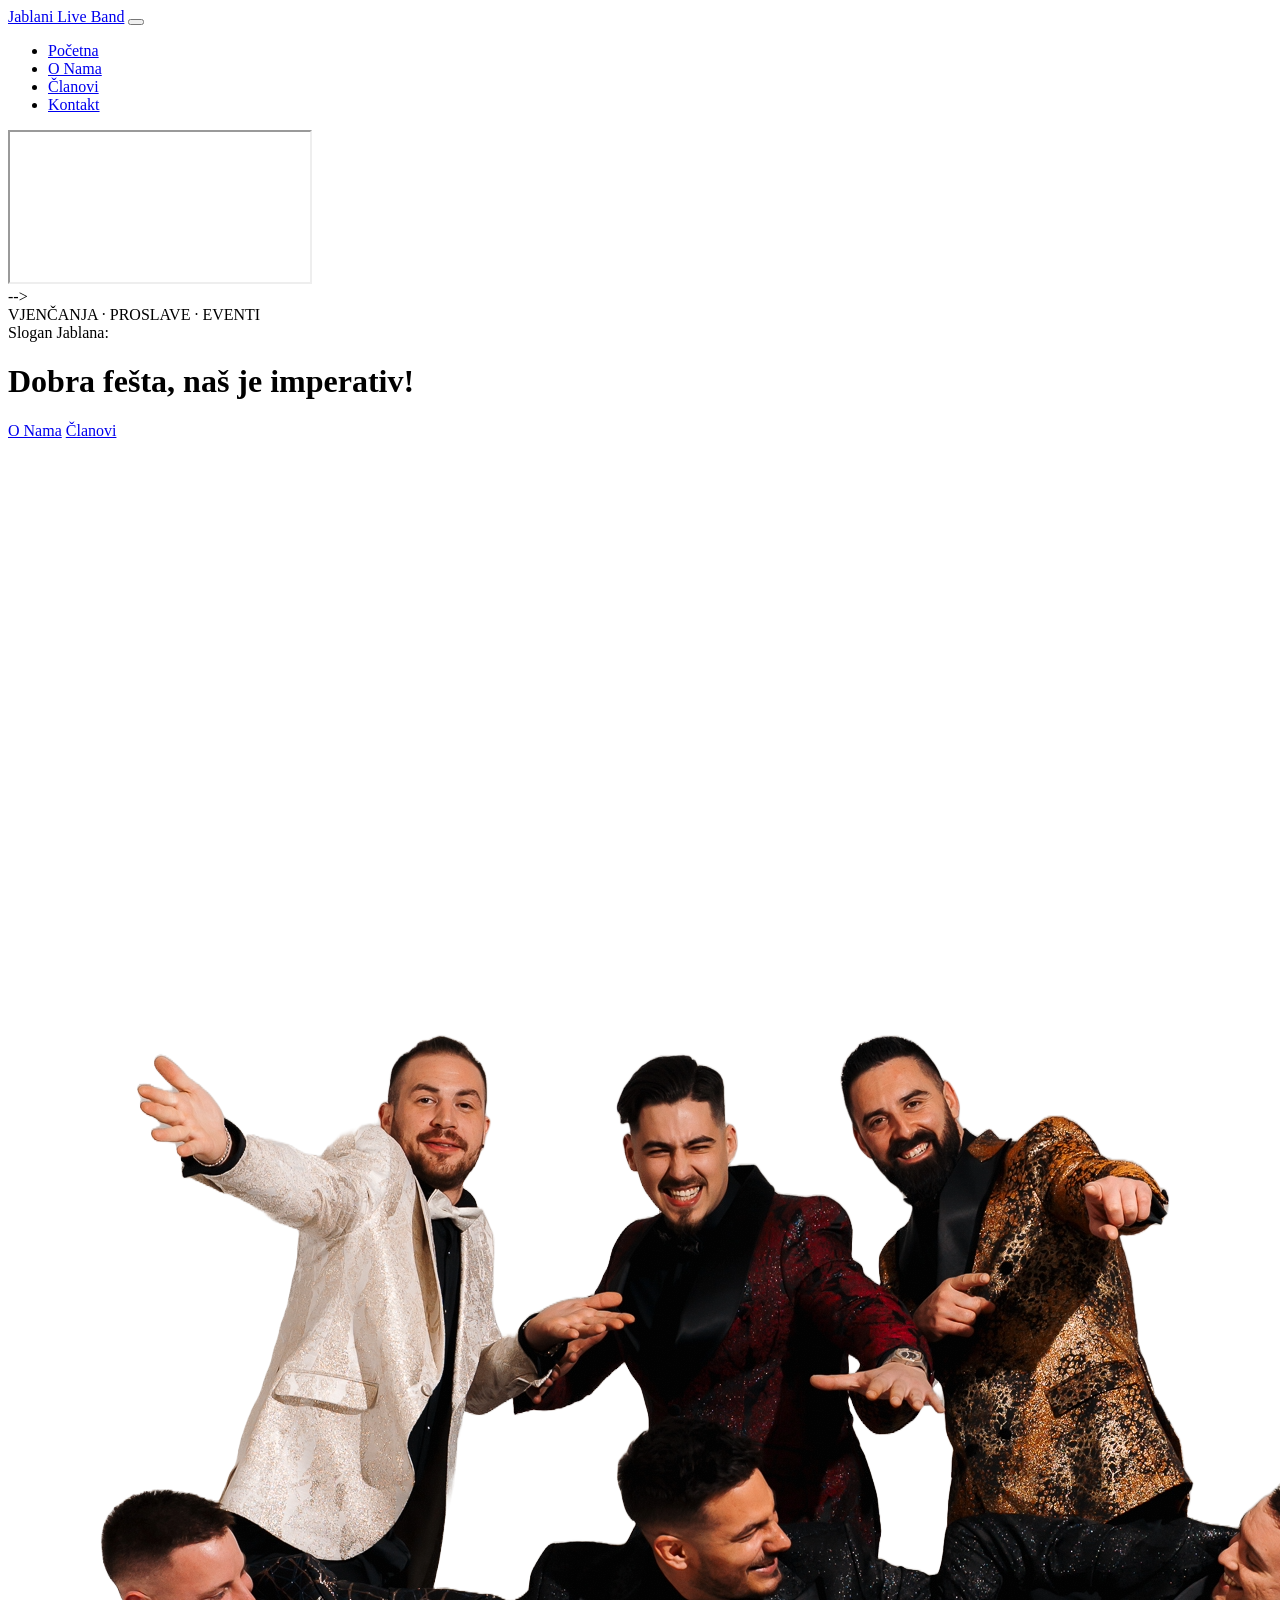
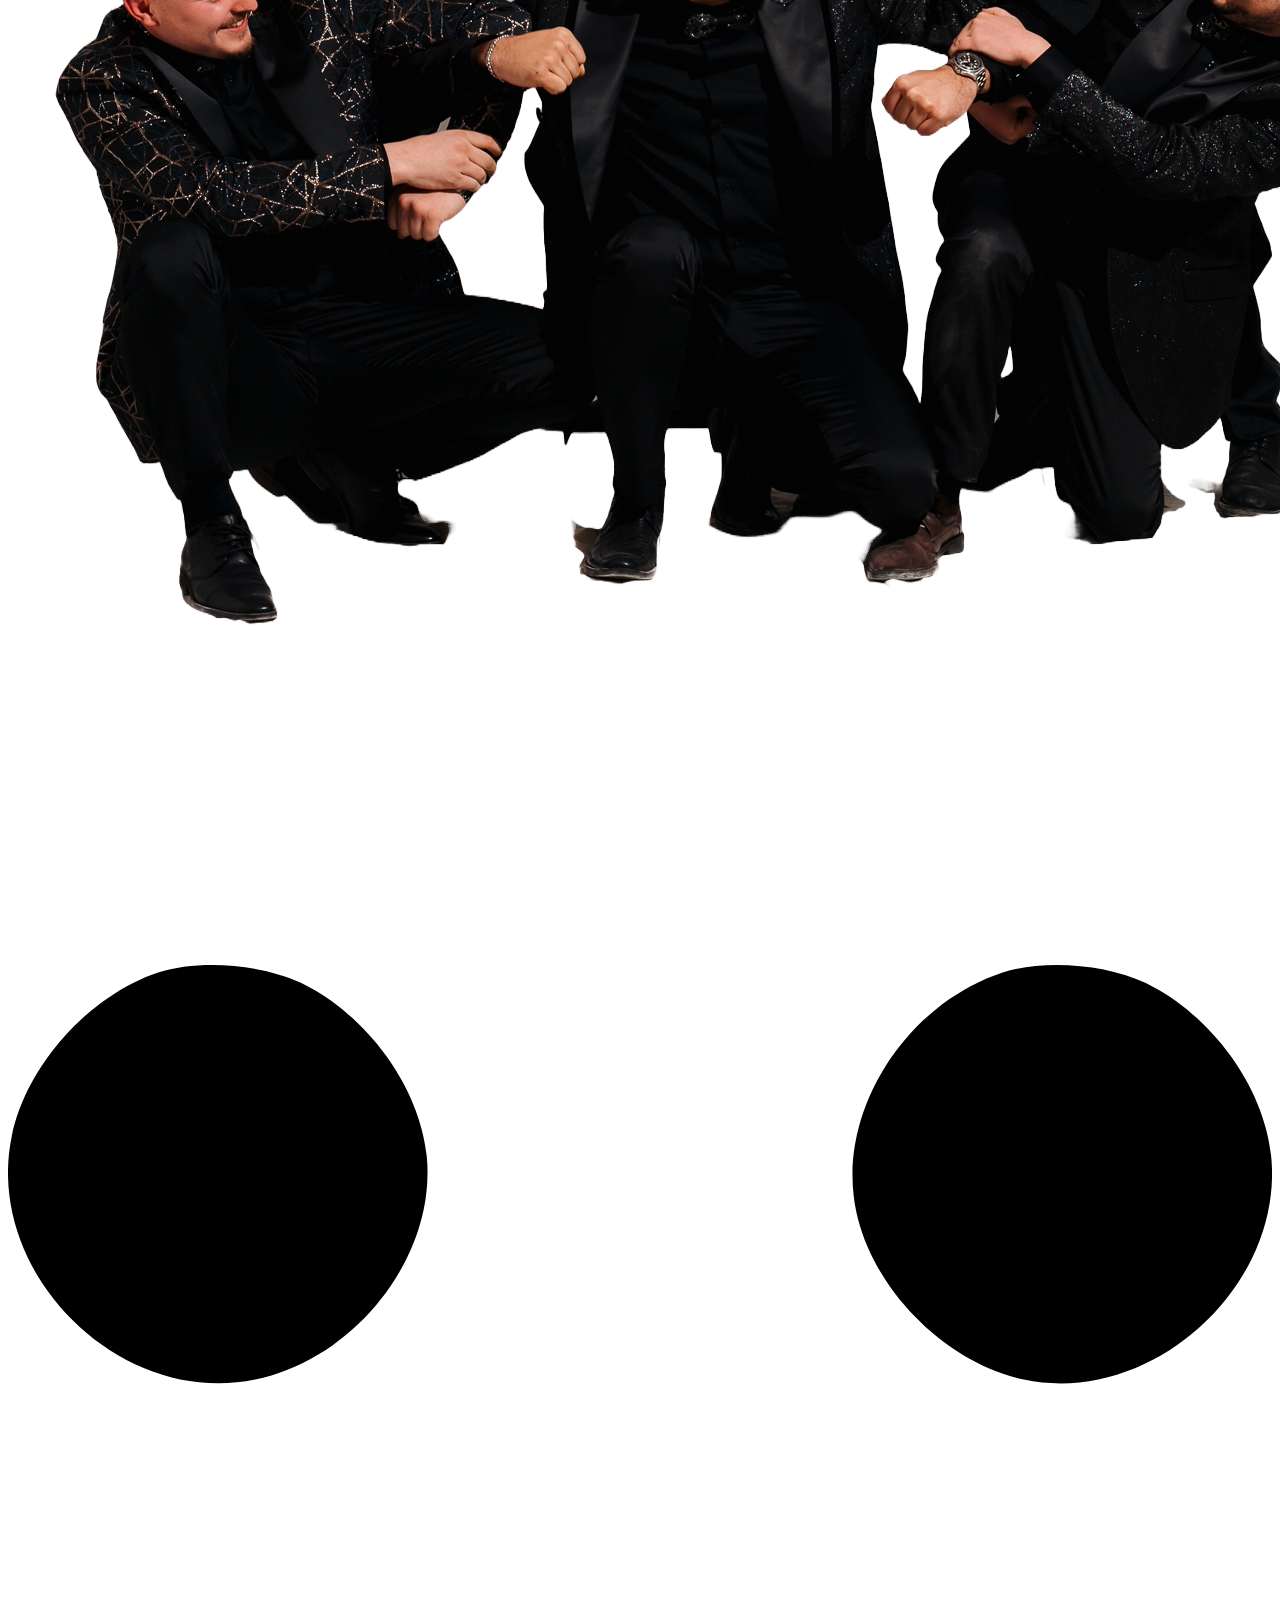
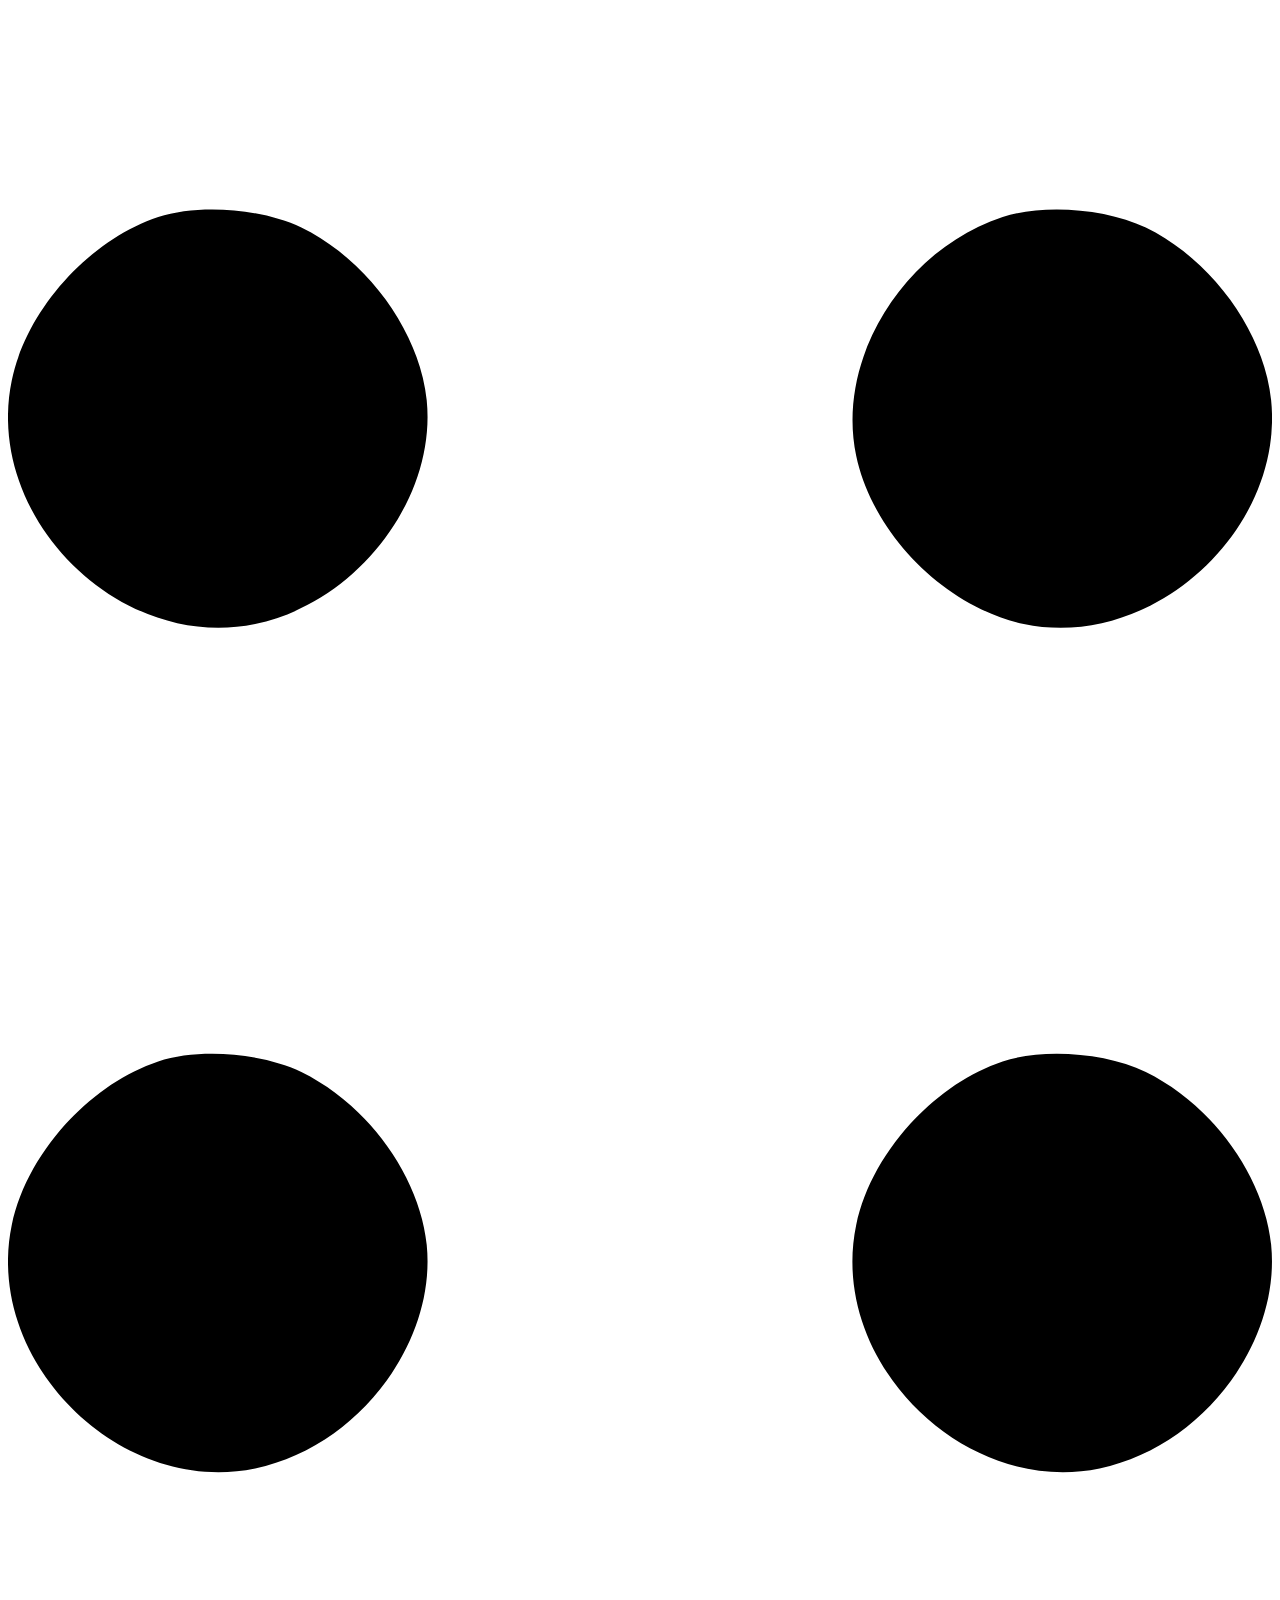
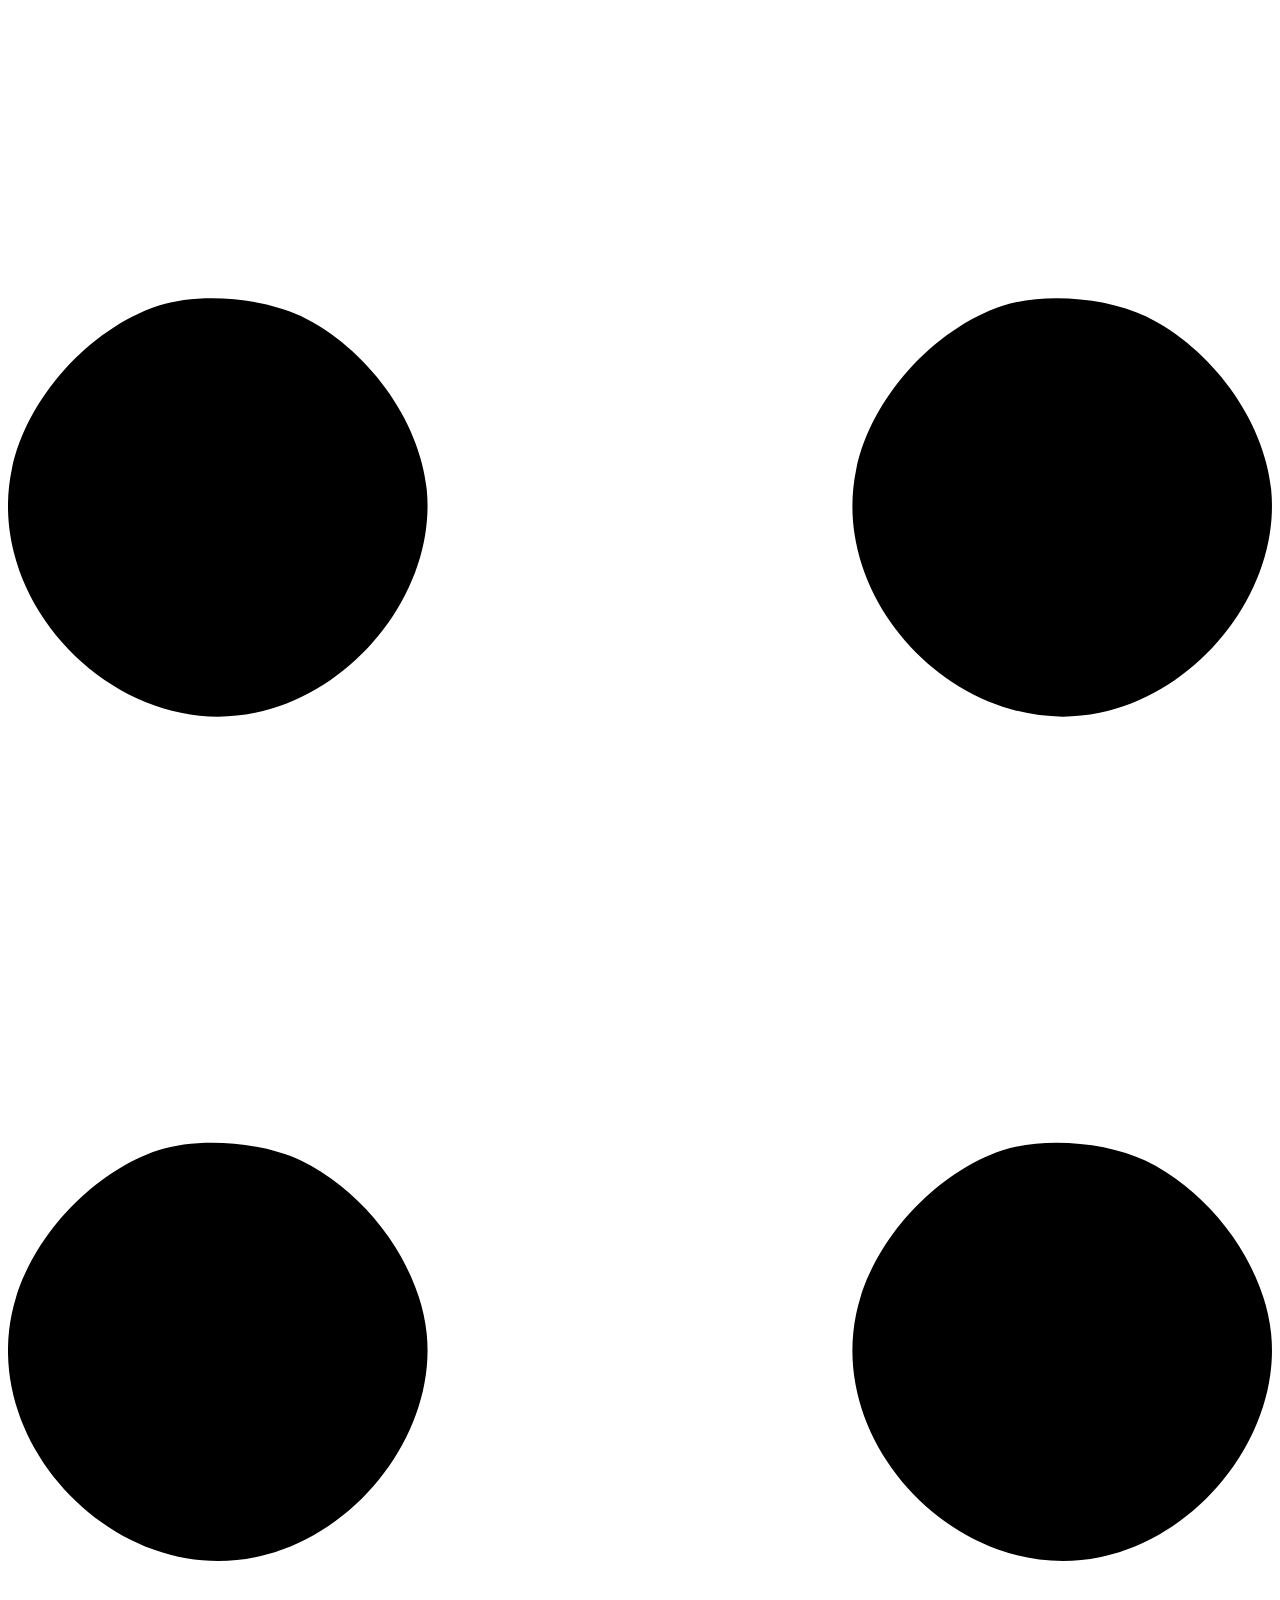
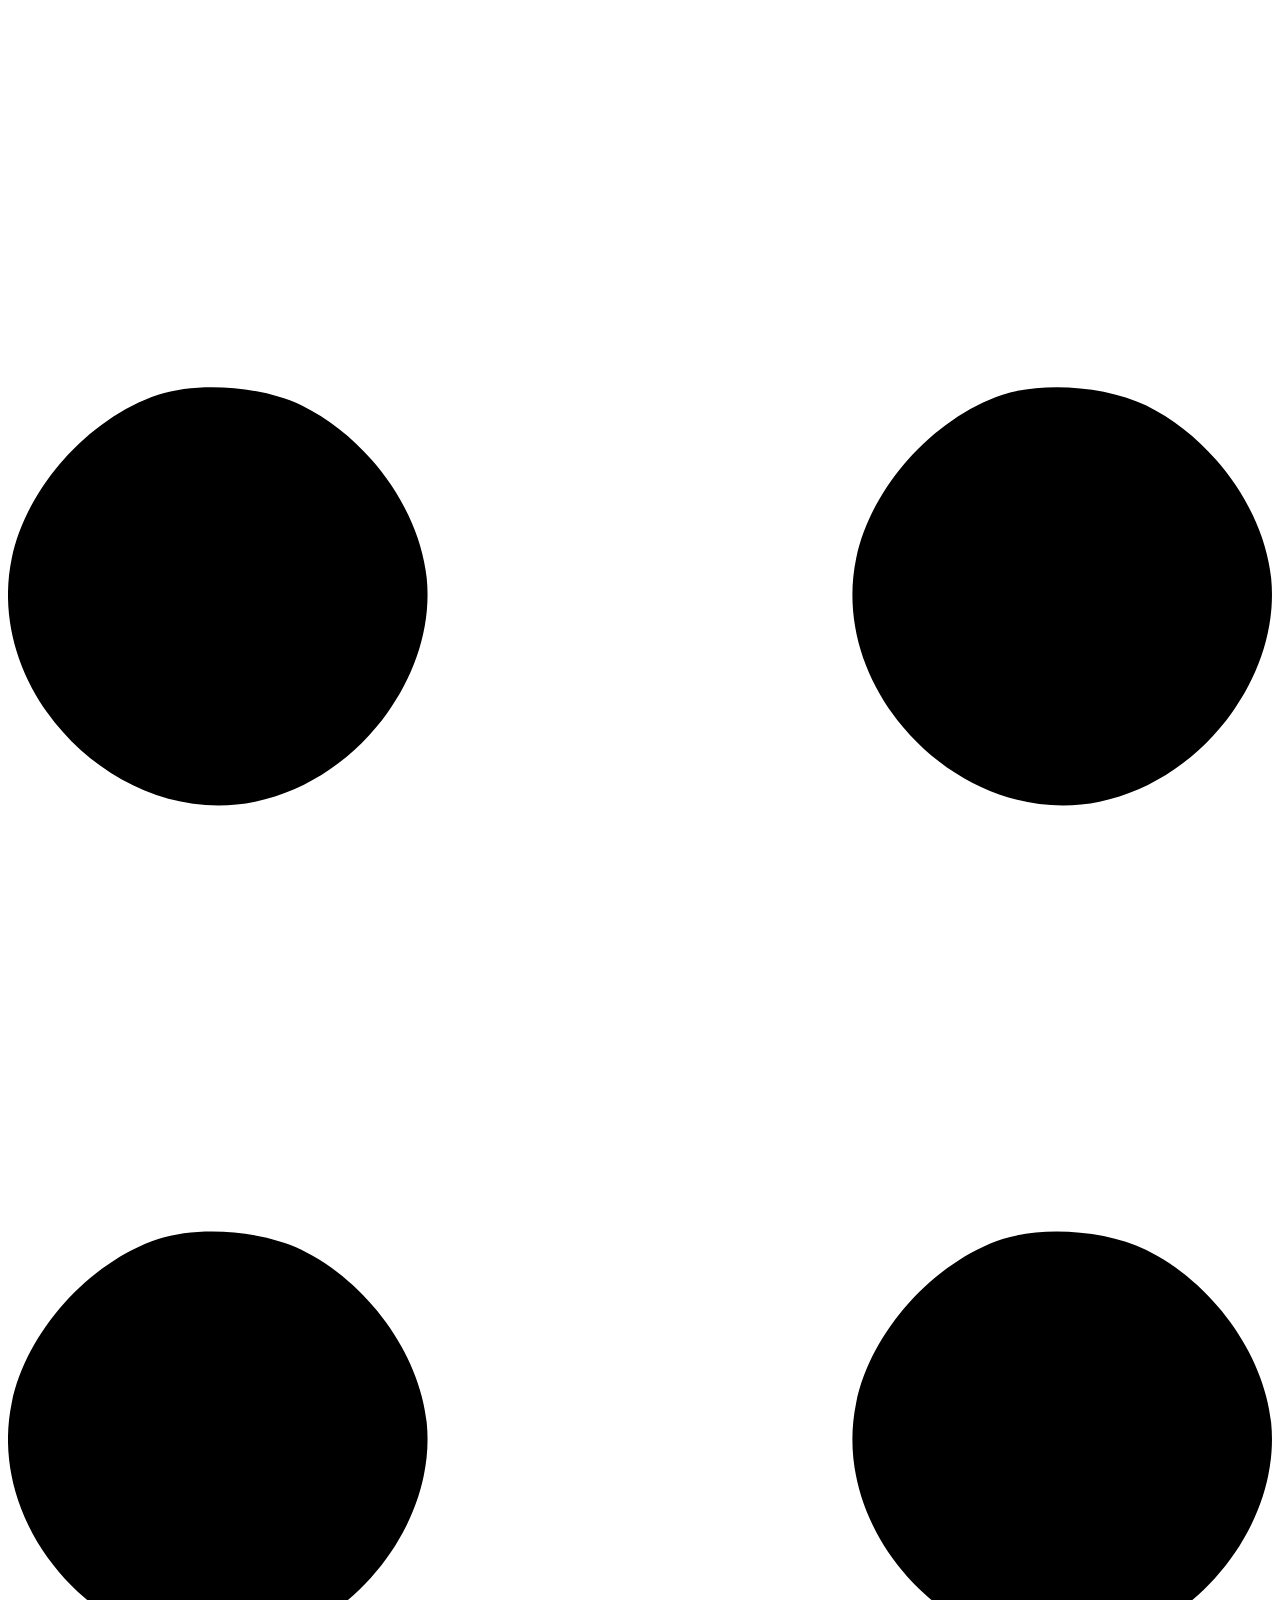
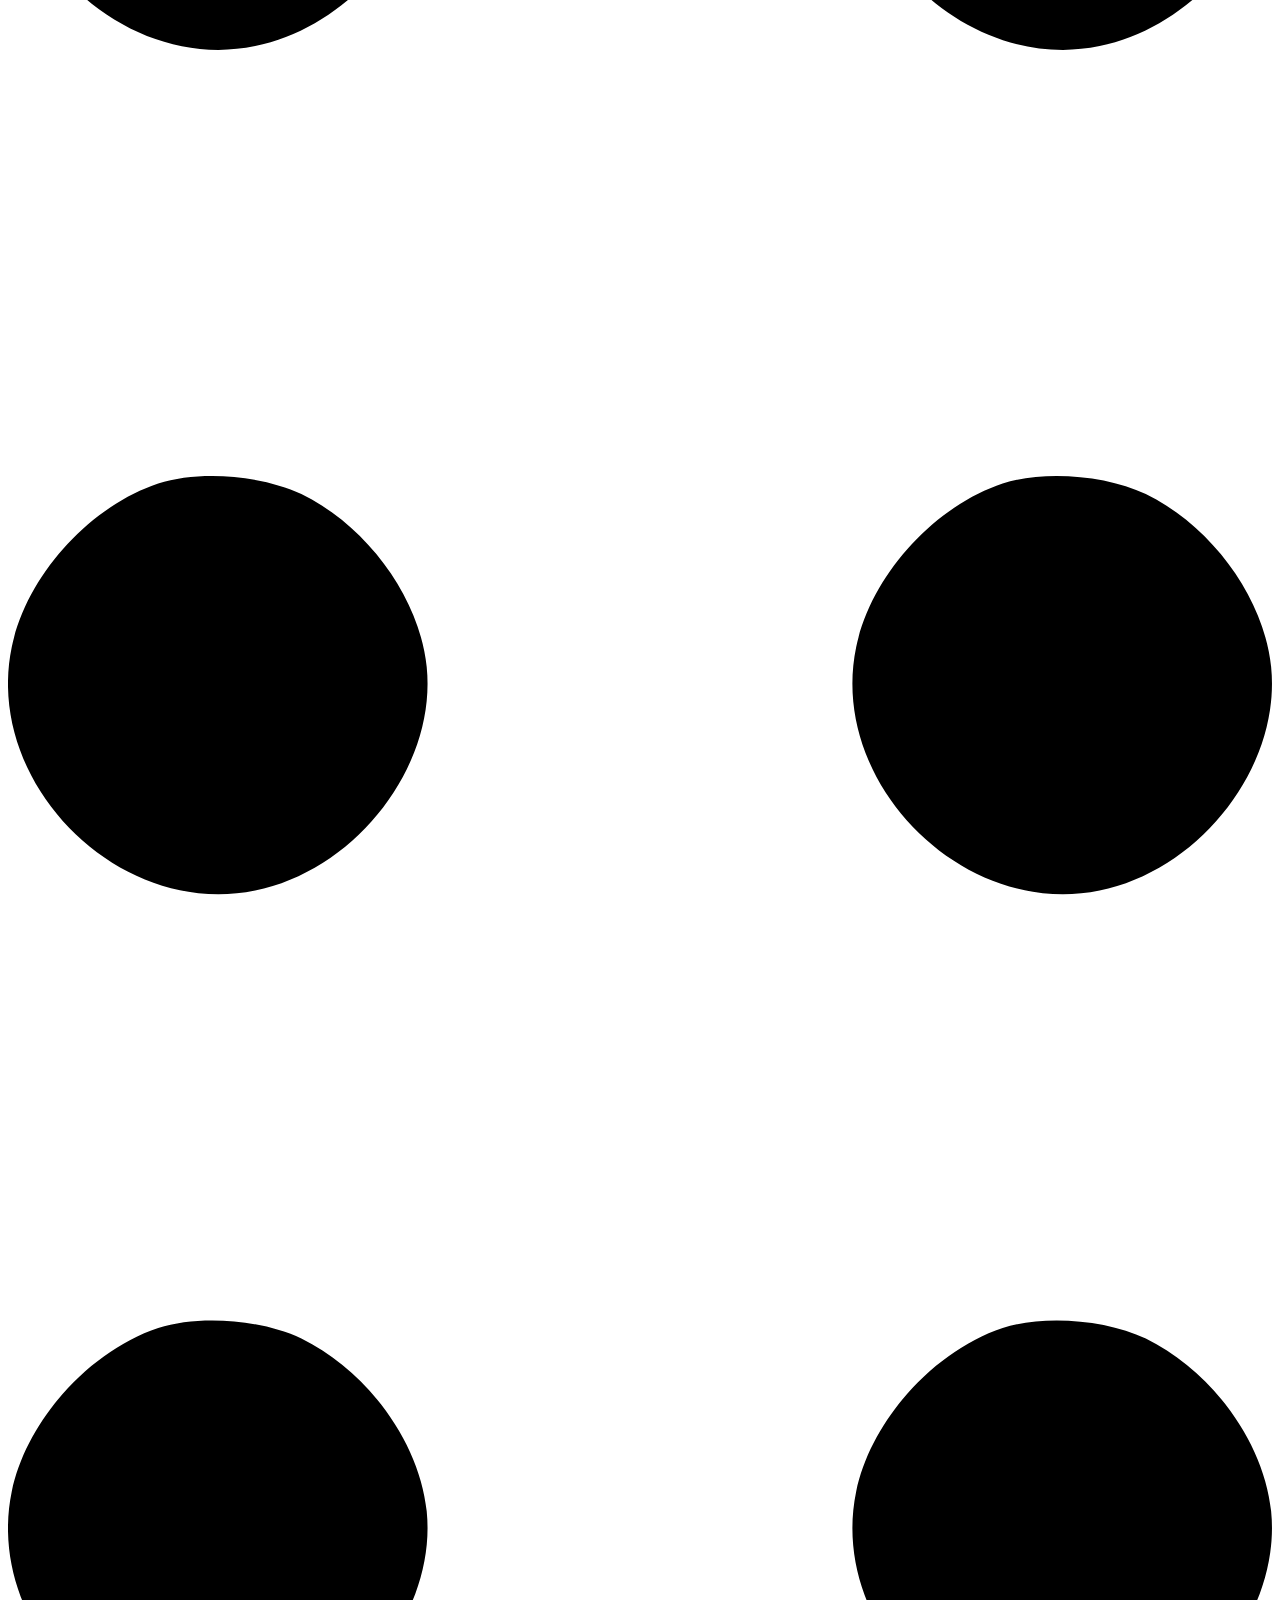
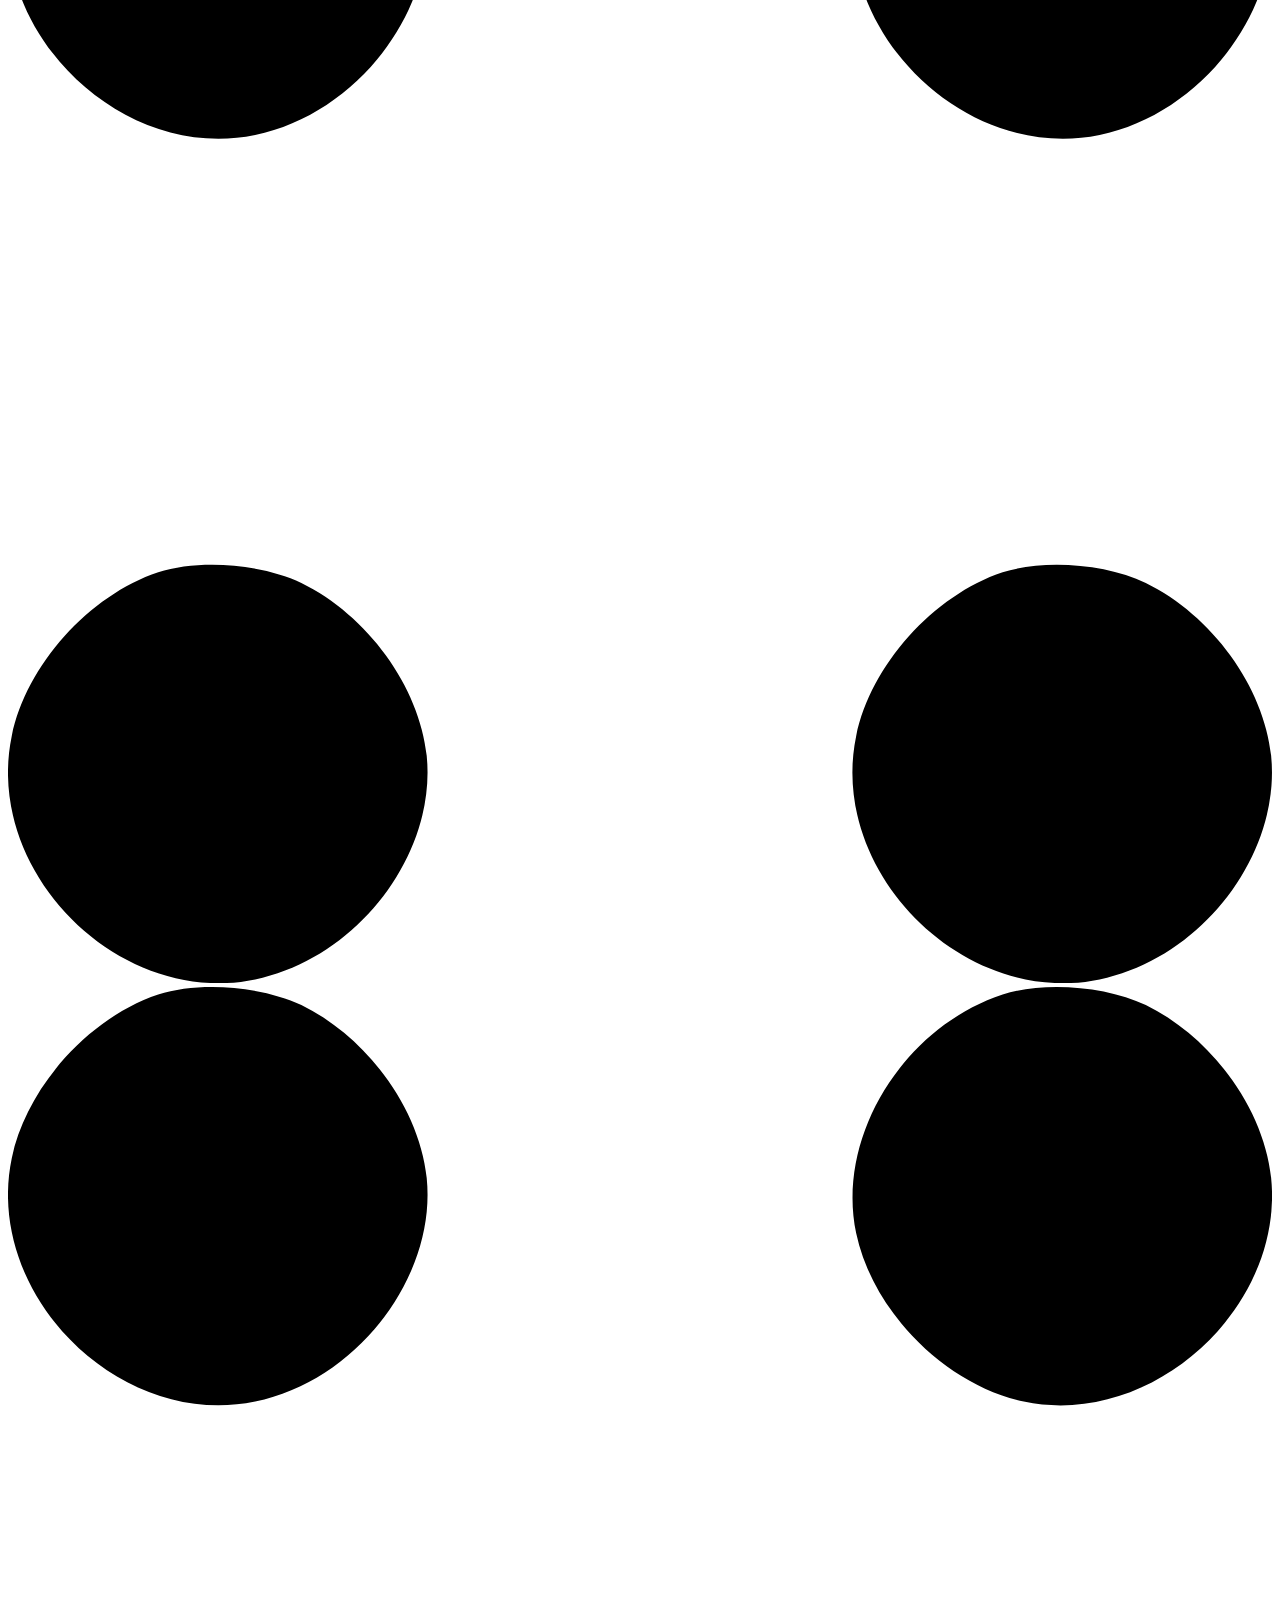
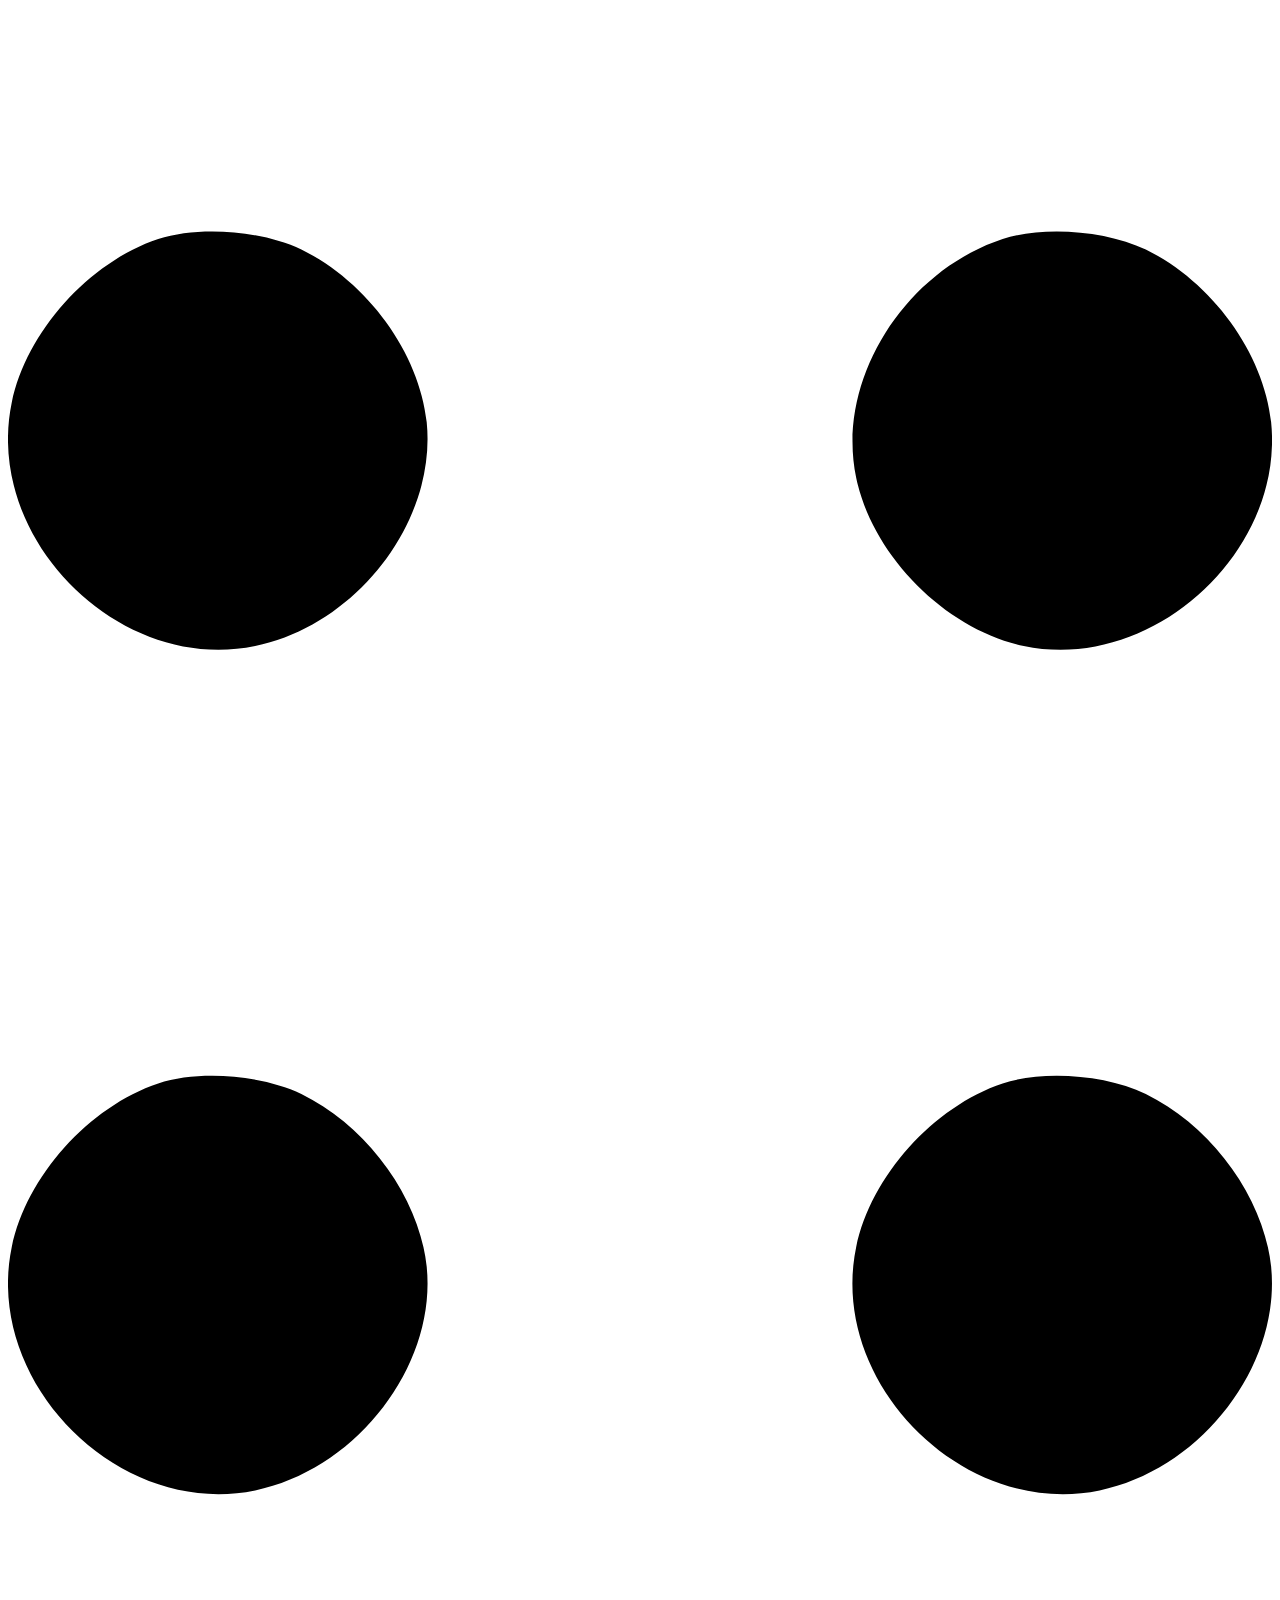
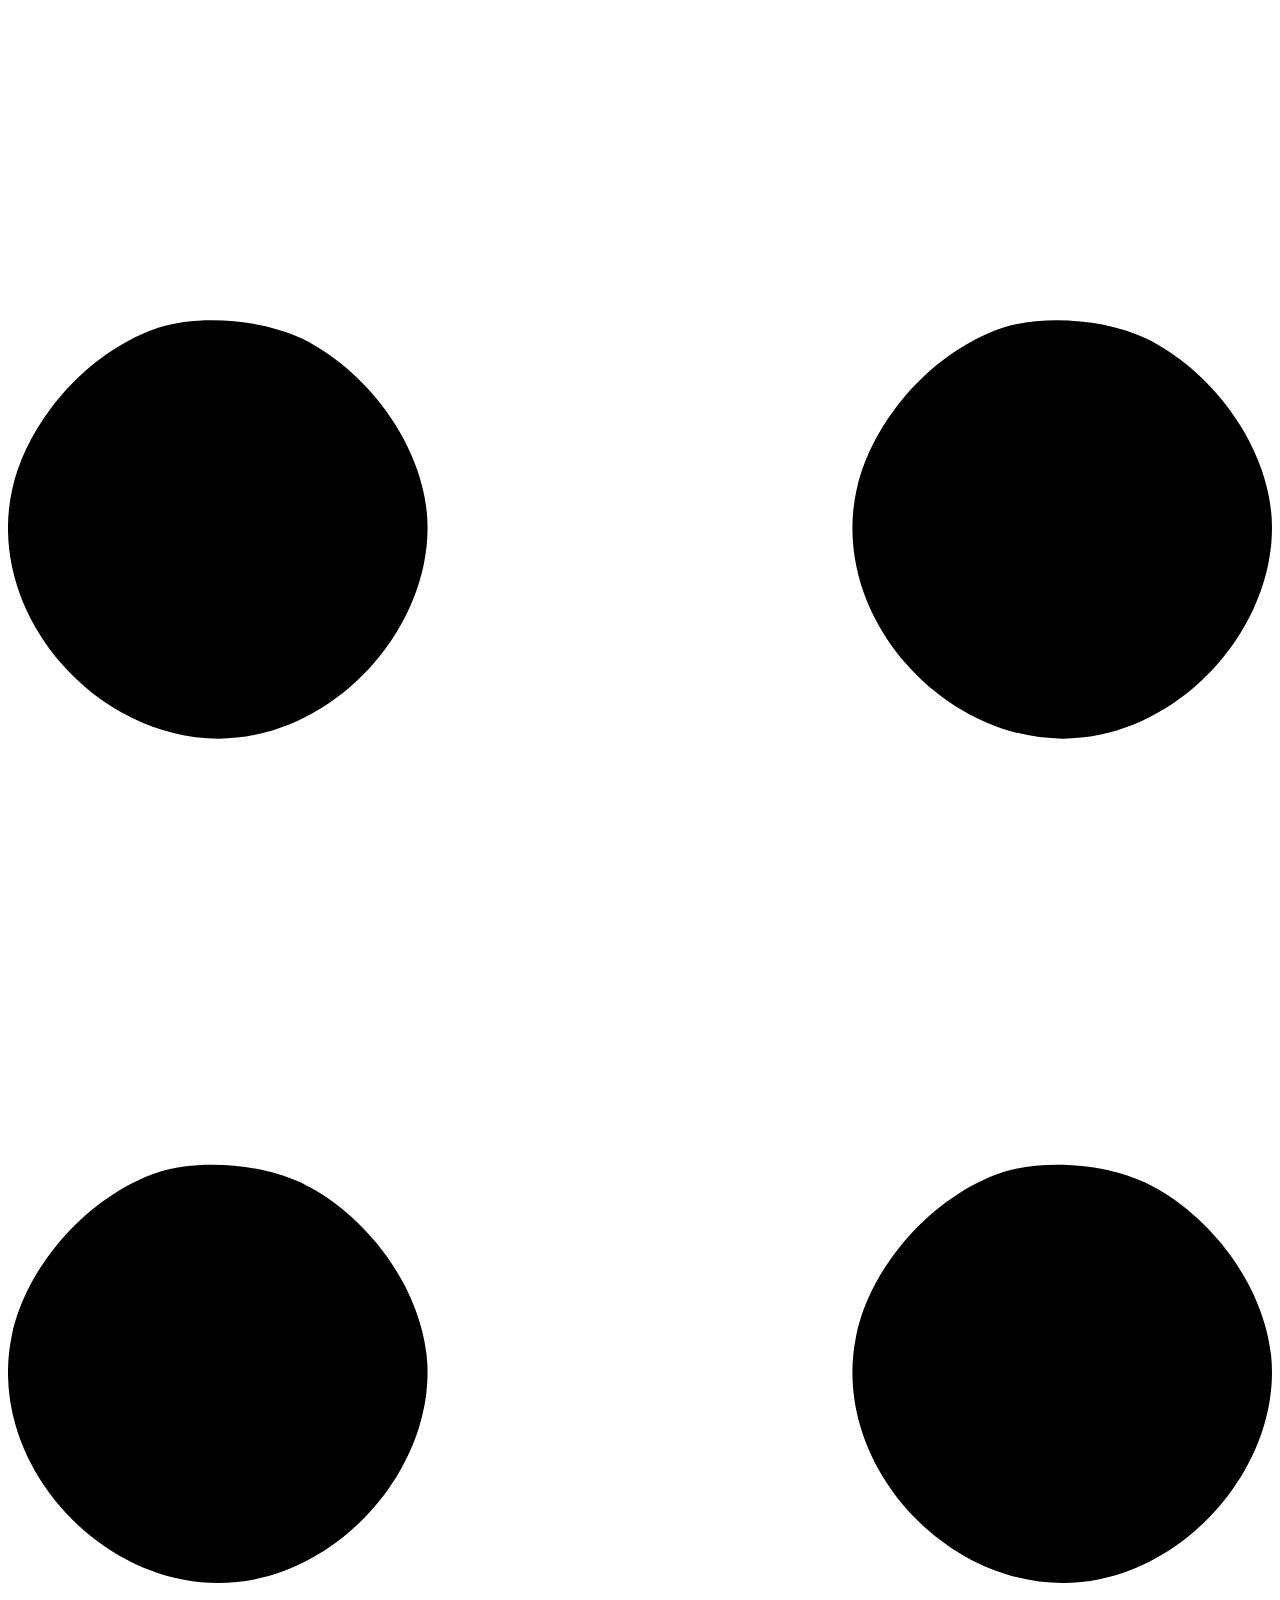
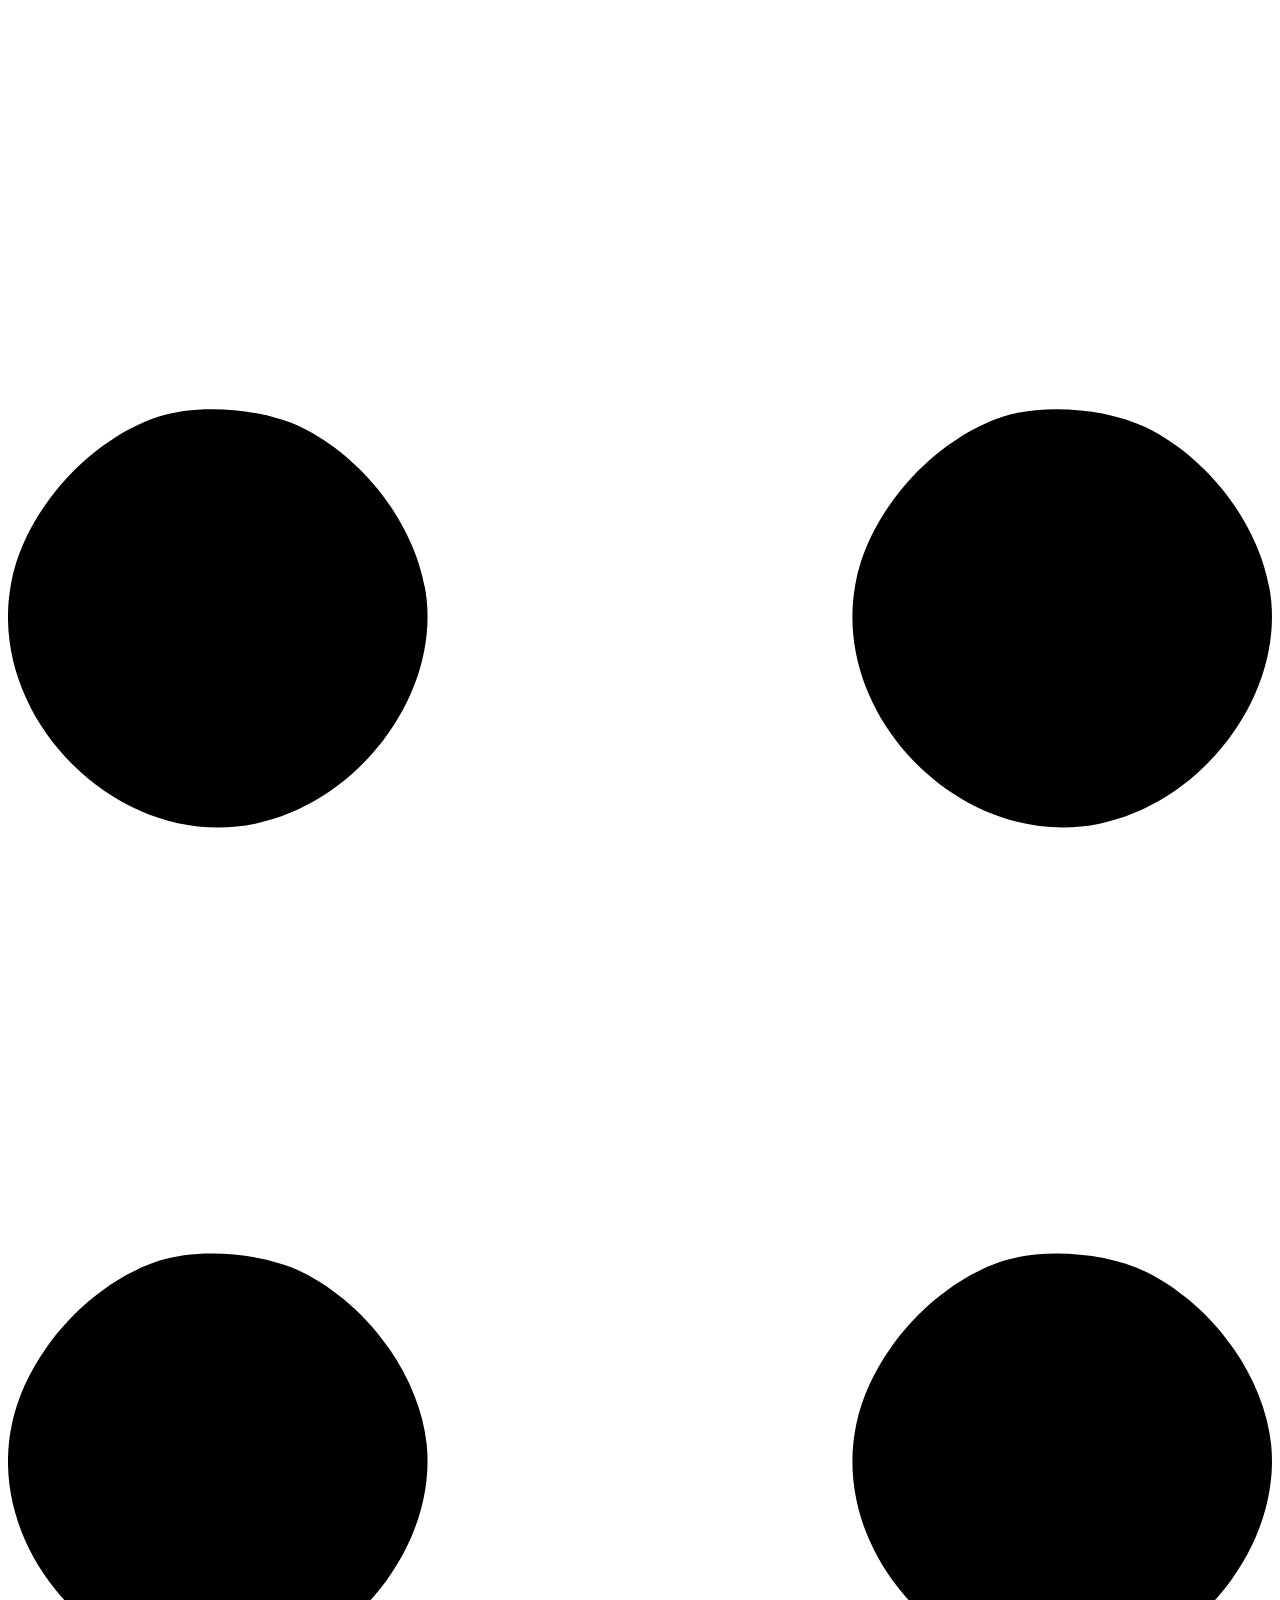
==== commit 11d7d9a4: "kontaktSpelling" ====
--- a/index.html
+++ b/index.html
@@ -40,6 +40,10 @@
                     <div class="row gx-5 align-items-center">
                         <div class="col-xxl-5">
                             <!-- Header text content-->
+            <div class="ratio ratio-1x1">
+  <iframe src="https://www.youtube.com/embed/zpOULjyy-n8?rel=0" title="YouTube video" allowfullscreen></iframe>
+</div>
+-->
                             <div class="text-center text-xxl-start">
                                 <div class="badge bg-gradient-primary-to-secondary text-white mb-4"><div class="text-uppercase">VJENČANJA &middot; PROSLAVE &middot; EVENTI</div></div>
                                 <div class="fs-3 fw-light text-muted">Slogan Jablana: </div>
@@ -187,7 +191,7 @@
                                 <div class="d-flex justify-content-center fs-2 gap-4">
                                     <a class="text-gradient" href="https://facebook.com/jablani.band/"><i class="bi bi-facebook"></i></a>
                                     <a class="text-gradient" href="https://www.instagram.com/jablani_band/"><i class="bi bi-instagram"></i></a>
-                                       <a class="text-gradient" href="https://www.instagram.com/jablani_band/"><i class="bi bi-youtube"></i></a>
+                                       <a class="text-gradient" href="https://www.youtube.com/@JablaniBand"><i class="bi bi-youtube"></i></a>
                                 </div>
                             </div>
                         </div>
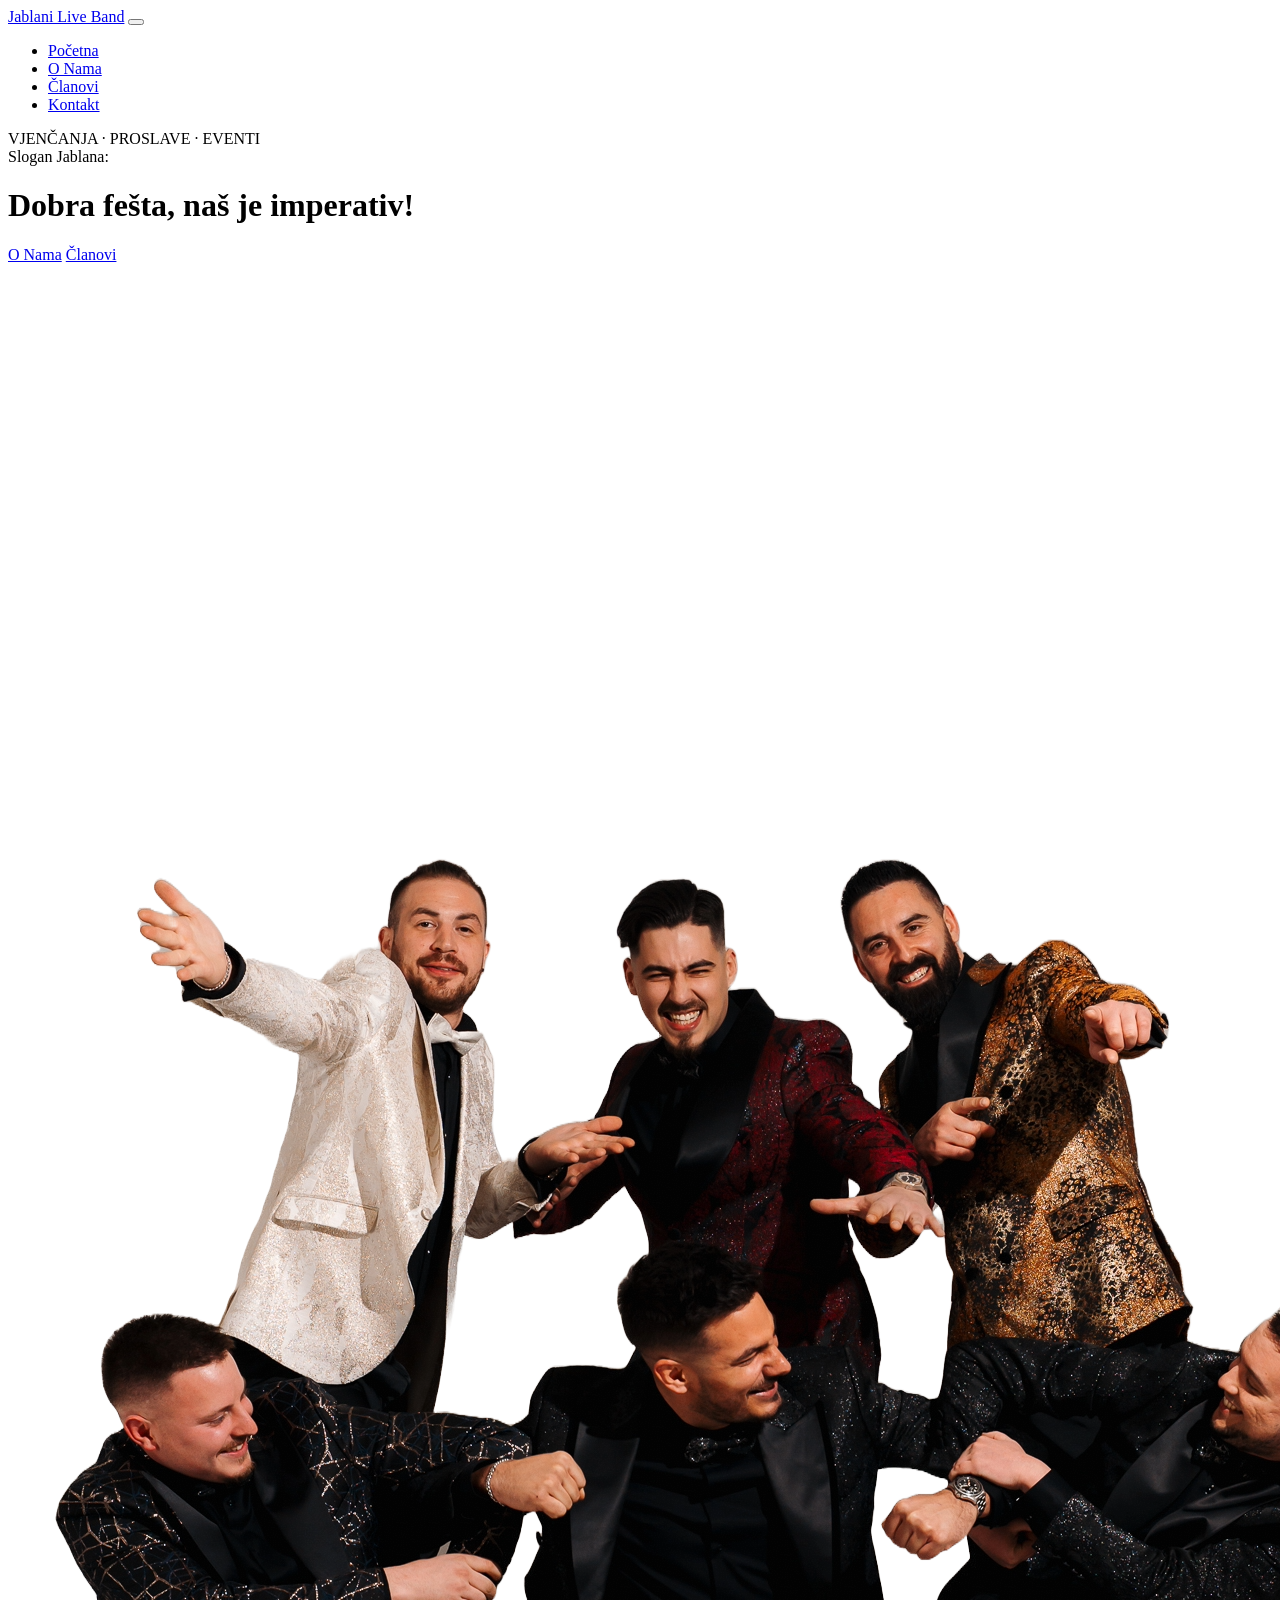
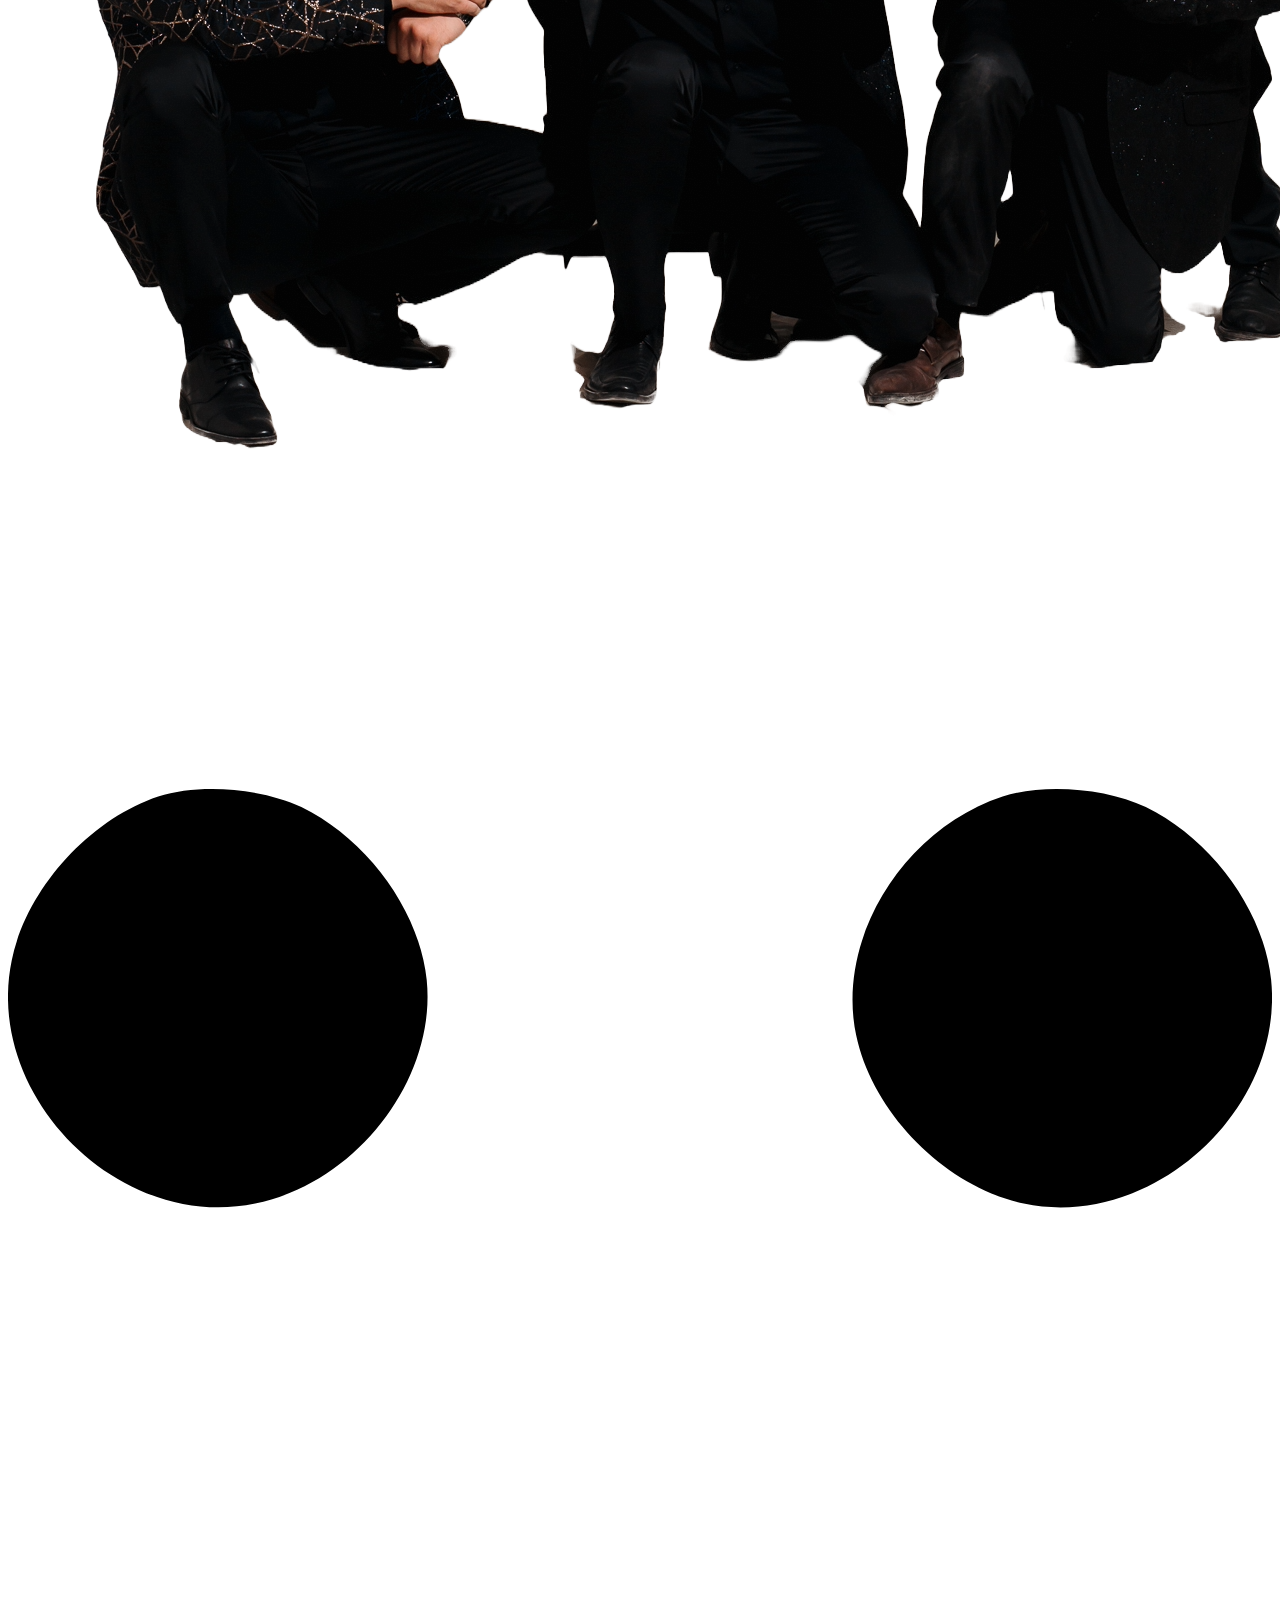
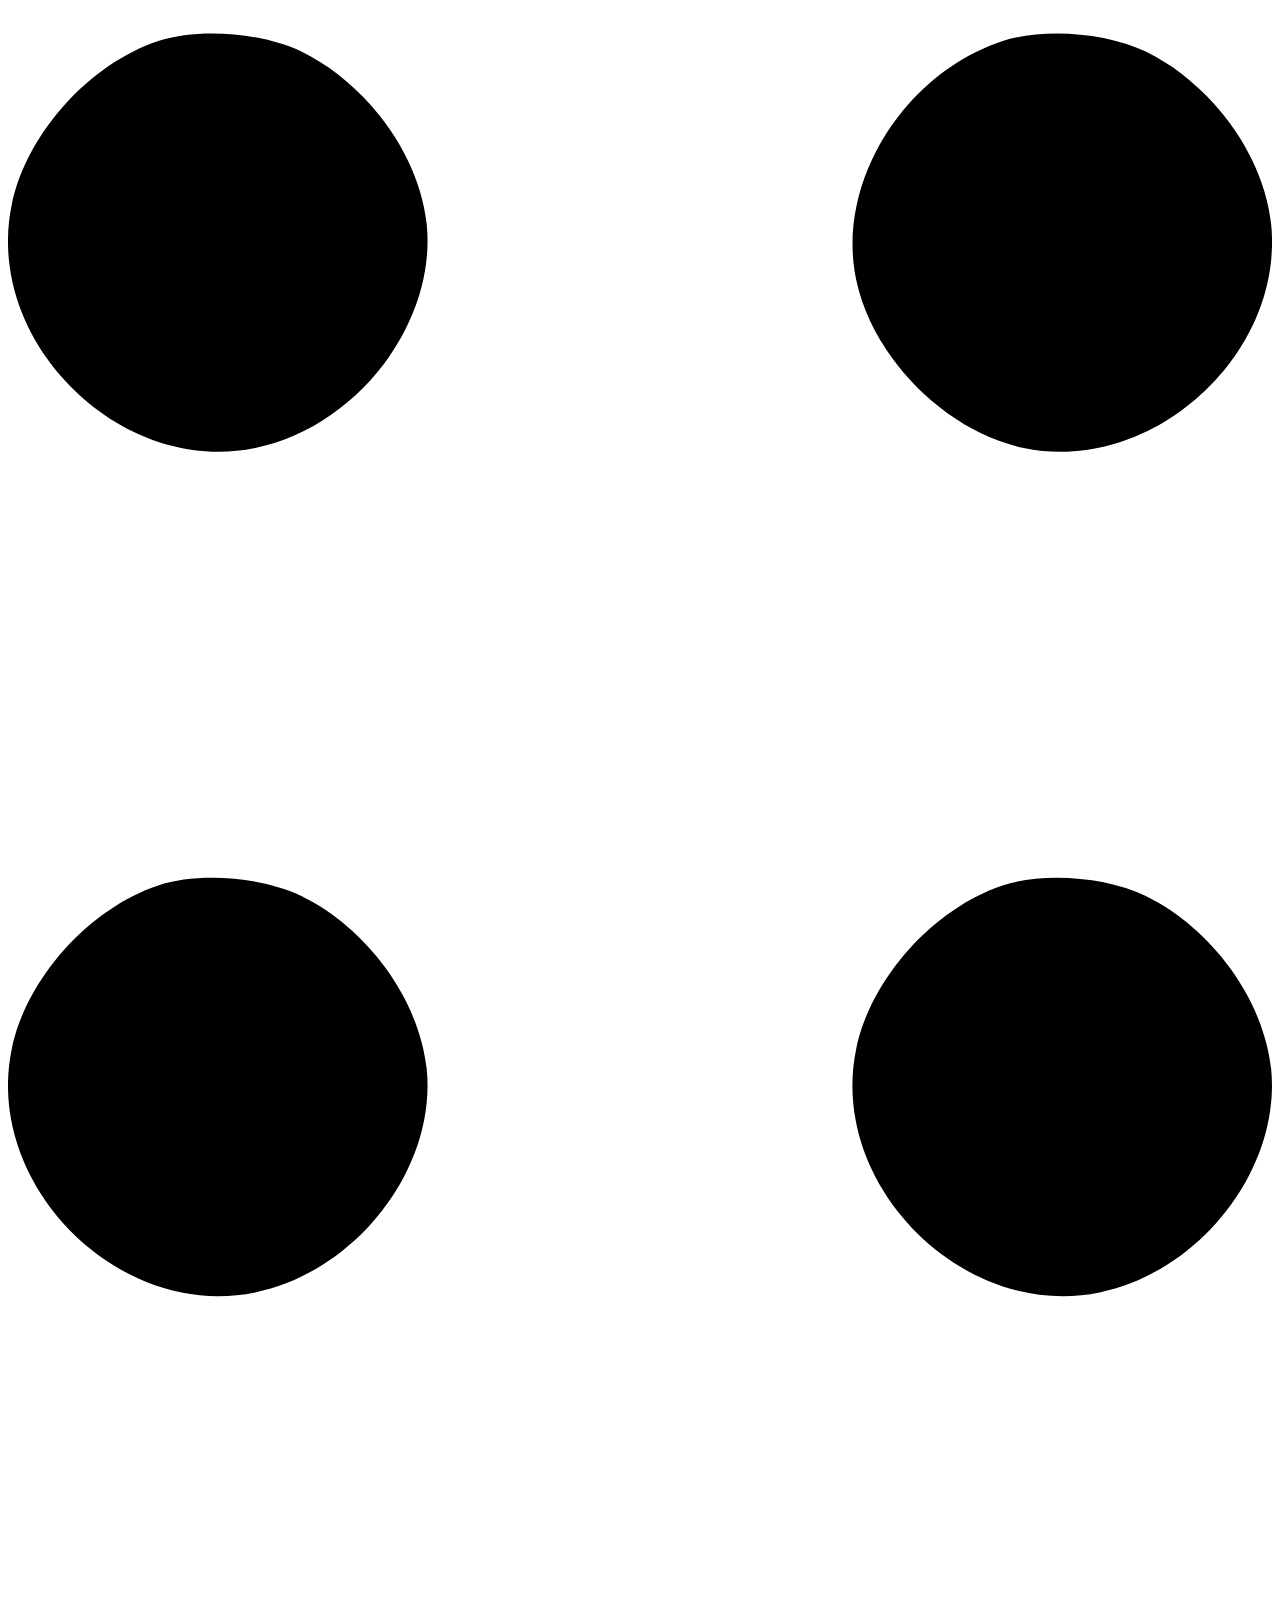
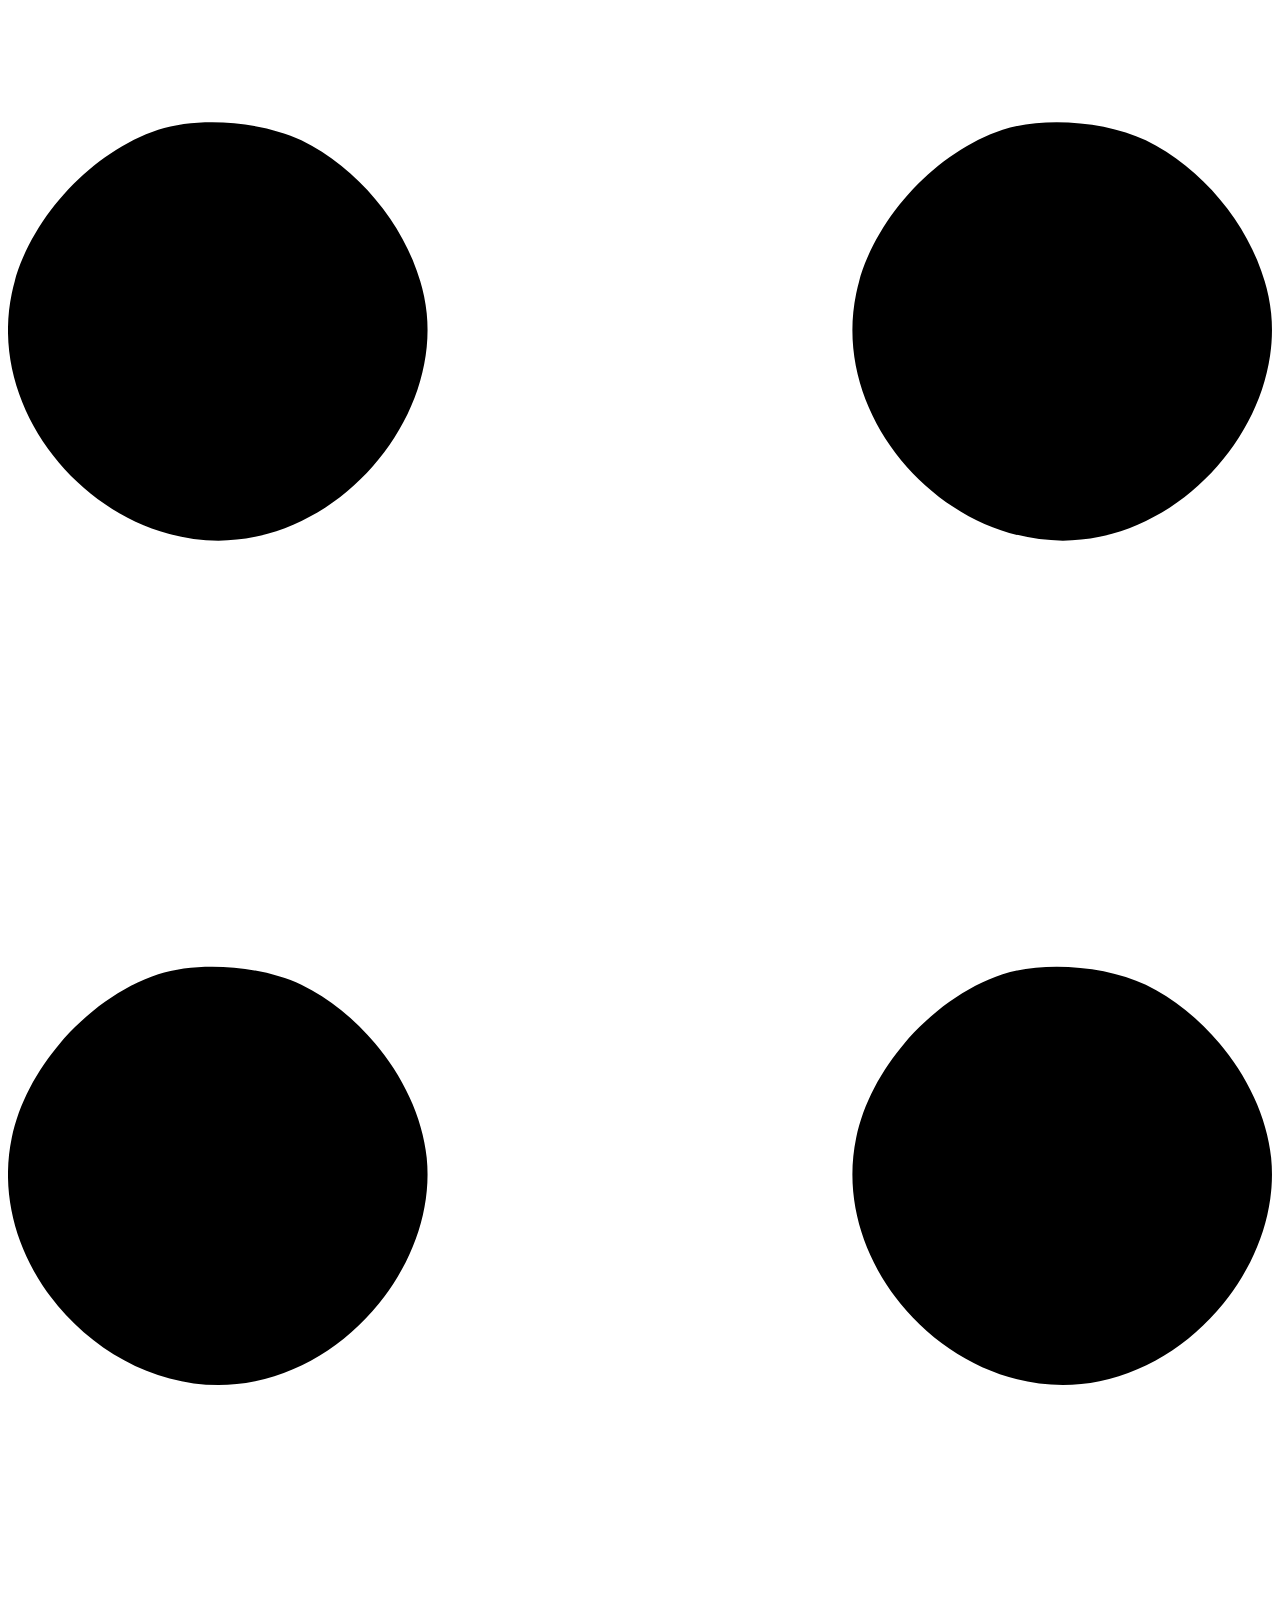
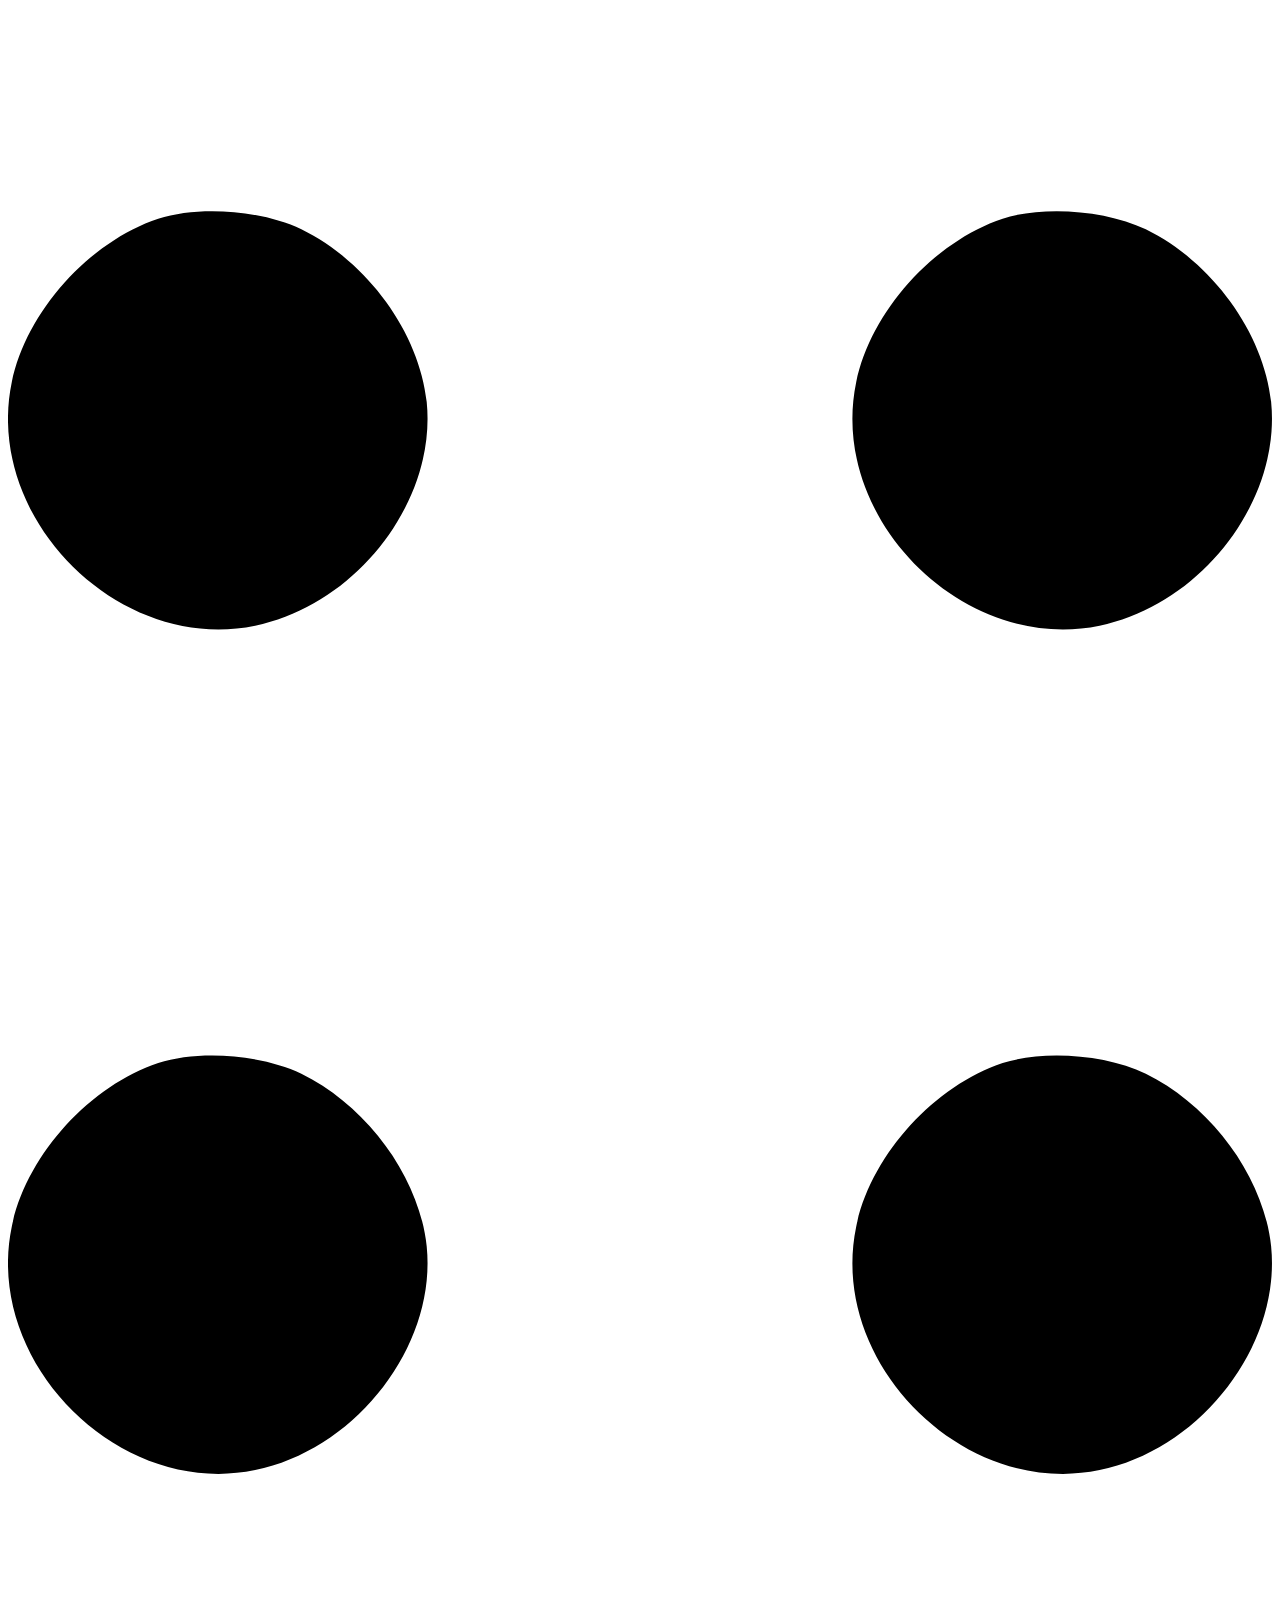
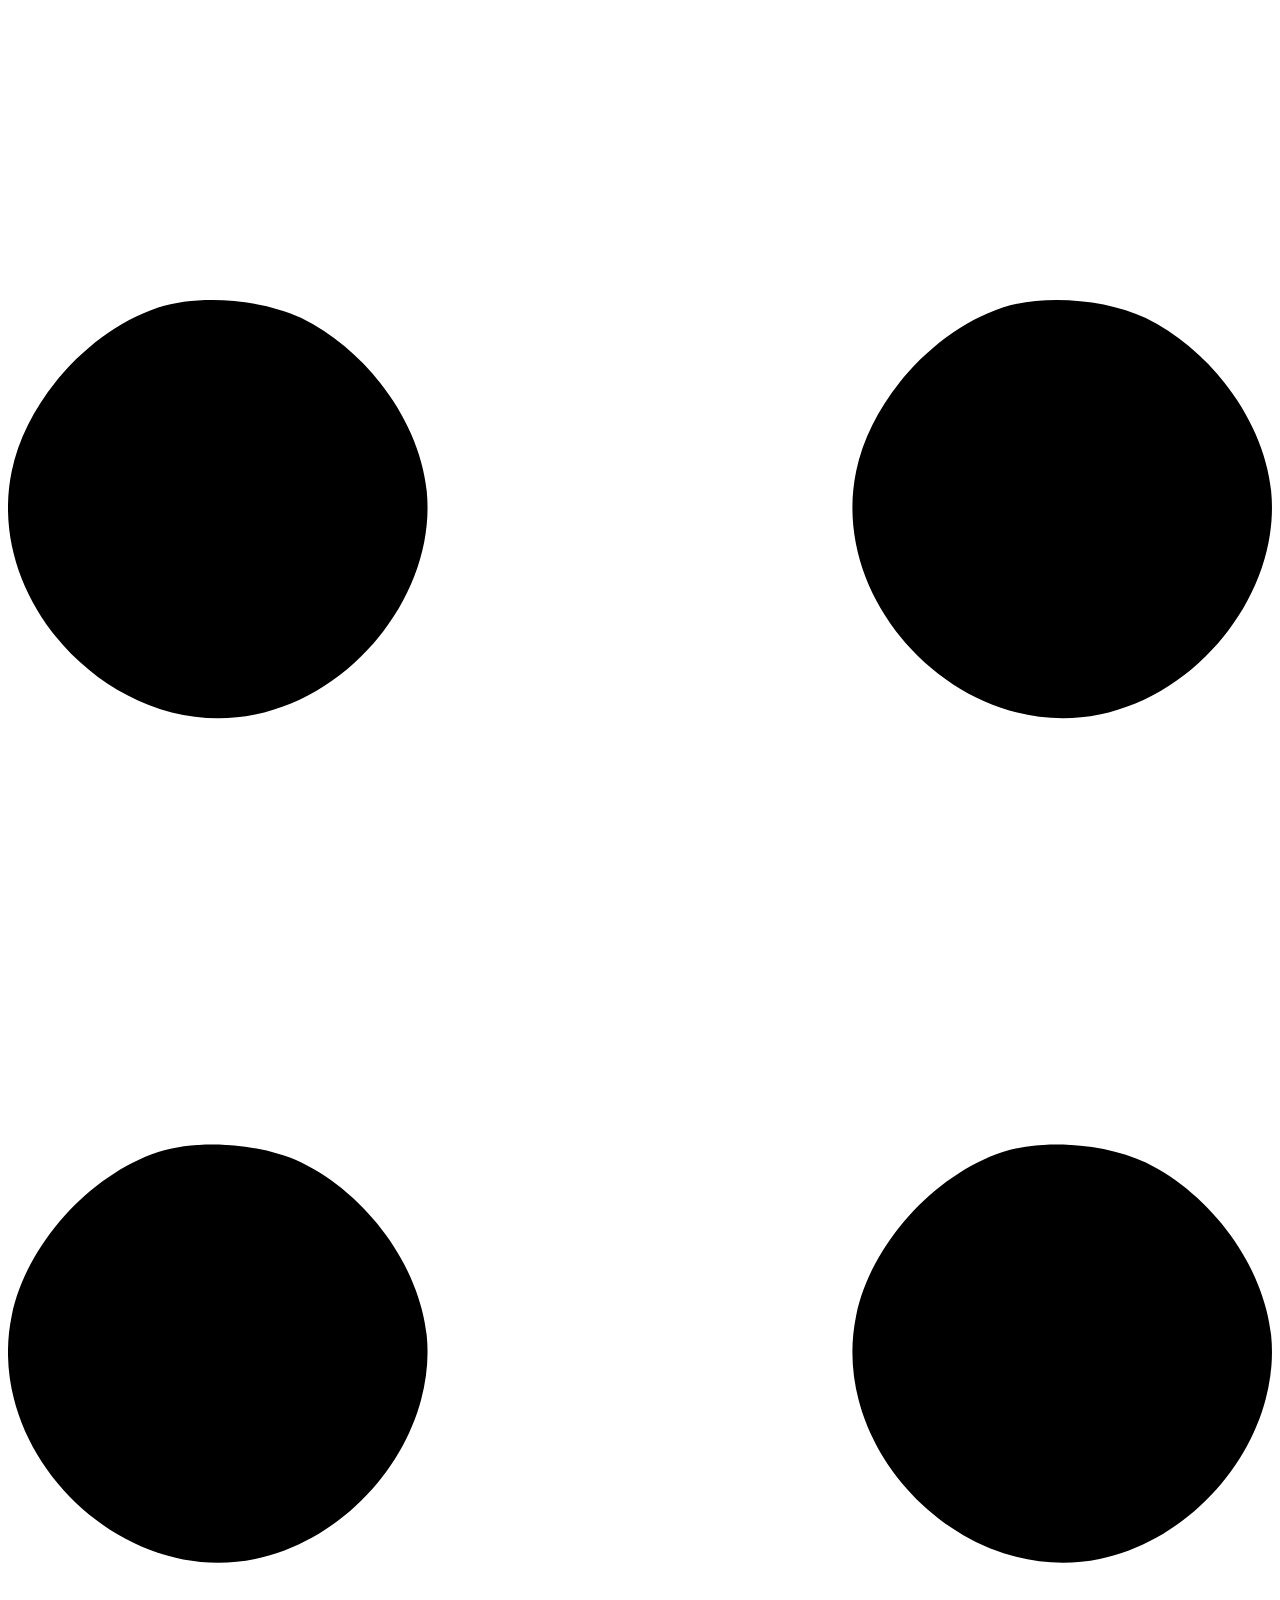
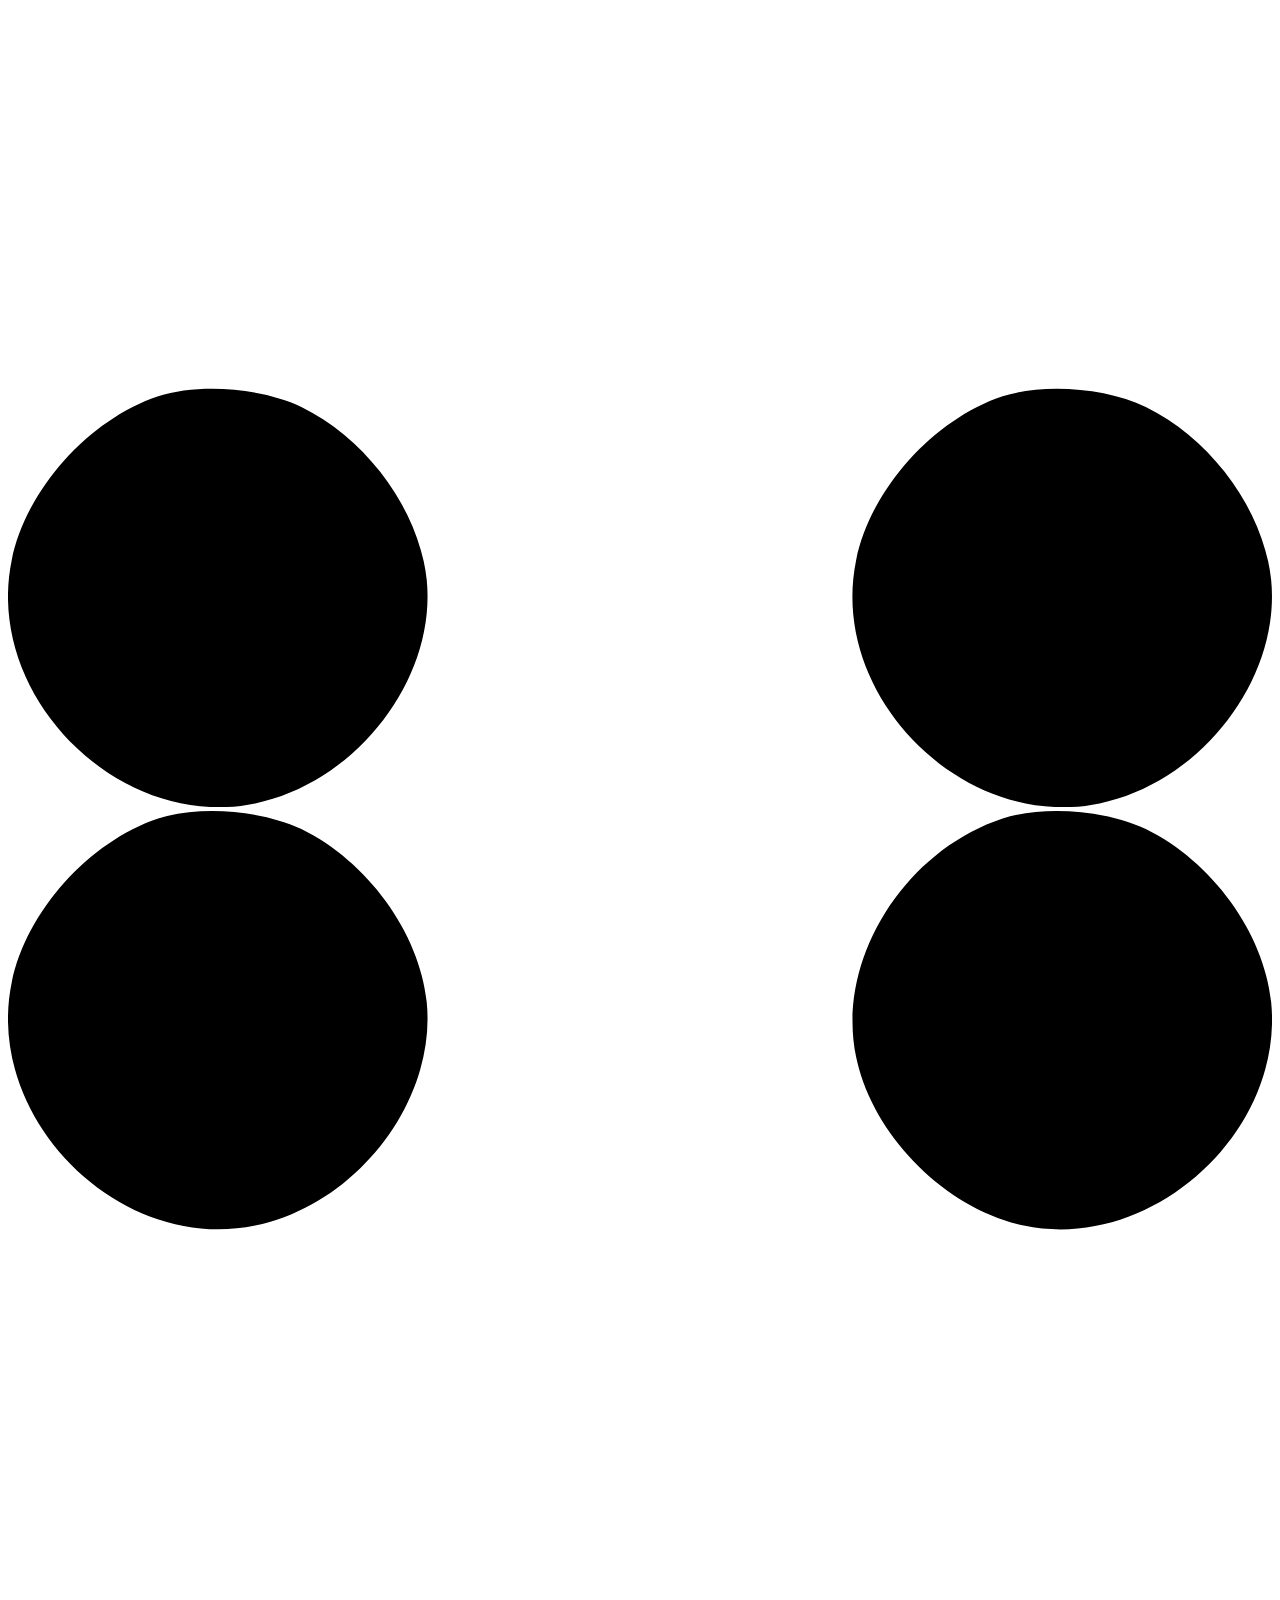
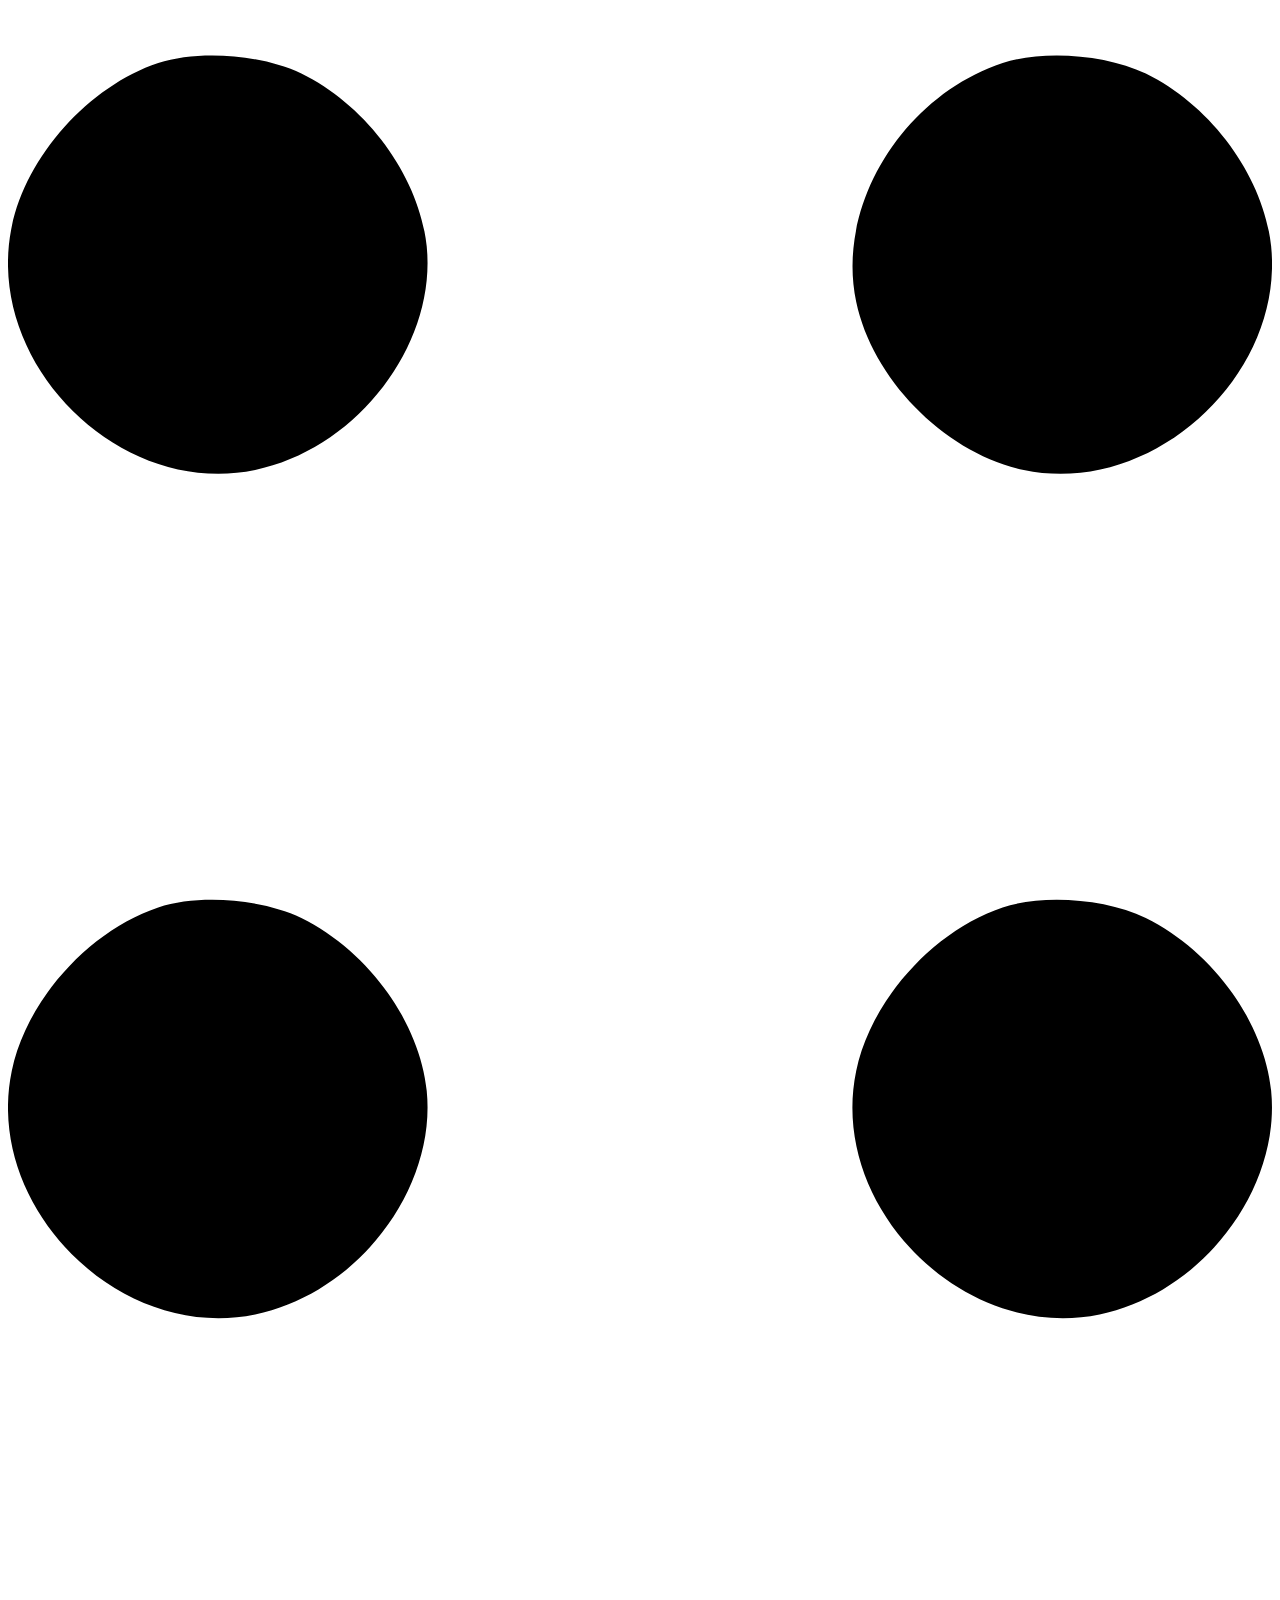
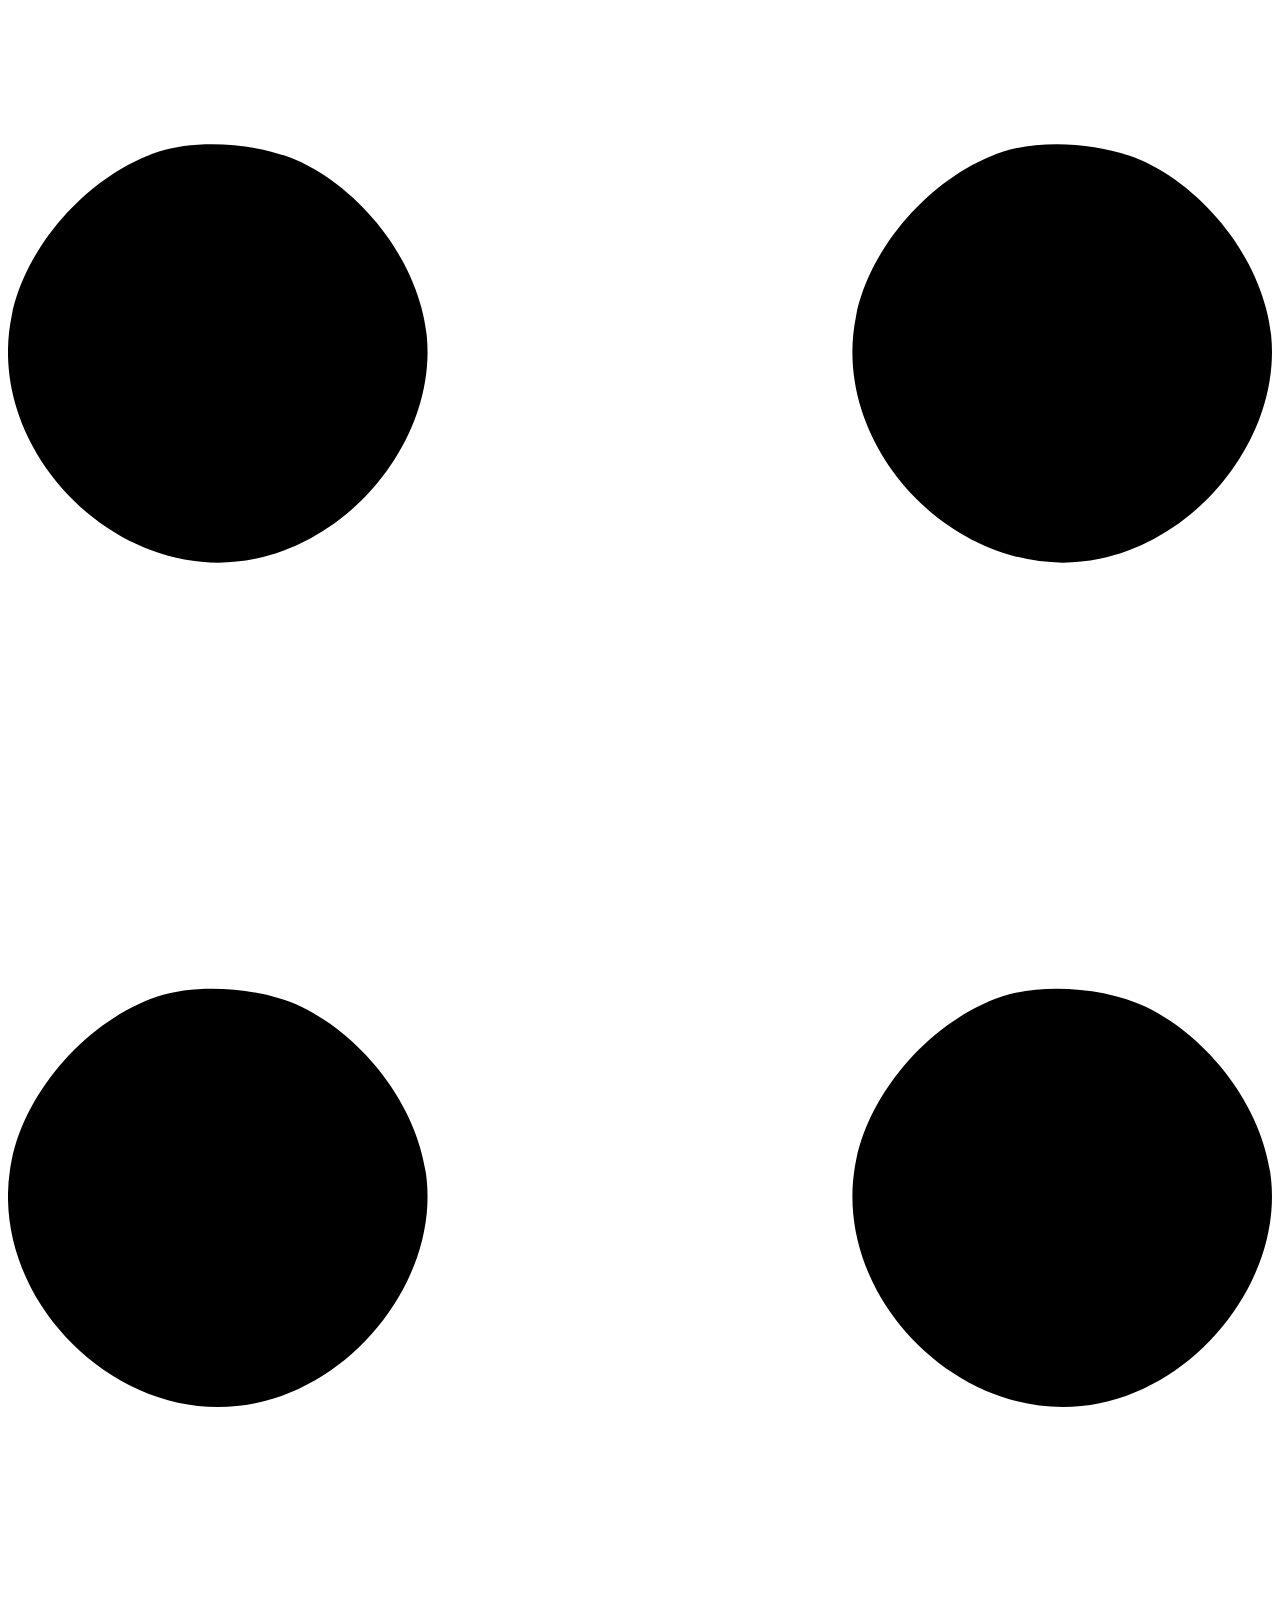
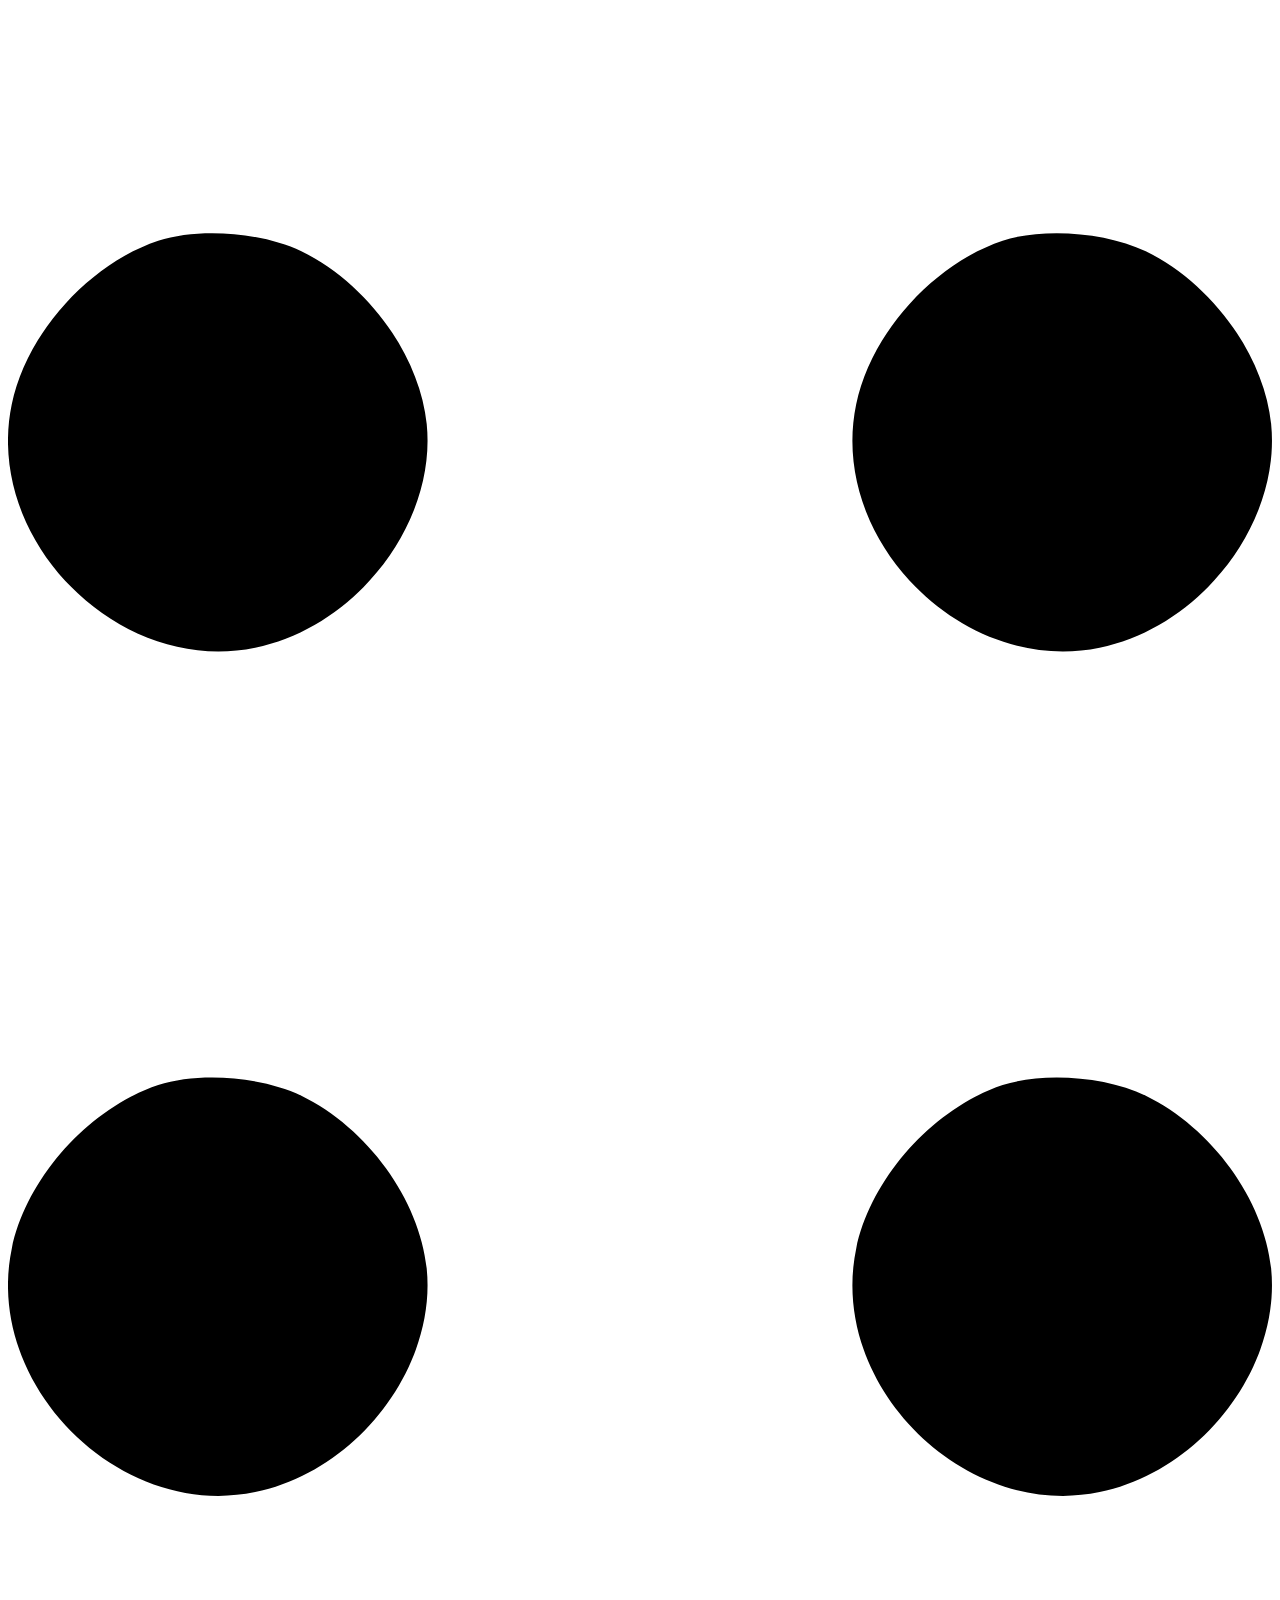
==== commit e20ccebc: "video" ====
--- a/index.html
+++ b/index.html
@@ -40,7 +40,7 @@
                     <div class="row gx-5 align-items-center">
                         <div class="col-xxl-5">
                             <!-- Header text content-->
-            <div class="ratio ratio-1x1">
+          <!-- <div class="ratio ratio-1x1">
   <iframe src="https://www.youtube.com/embed/zpOULjyy-n8?rel=0" title="YouTube video" allowfullscreen></iframe>
 </div>
 -->
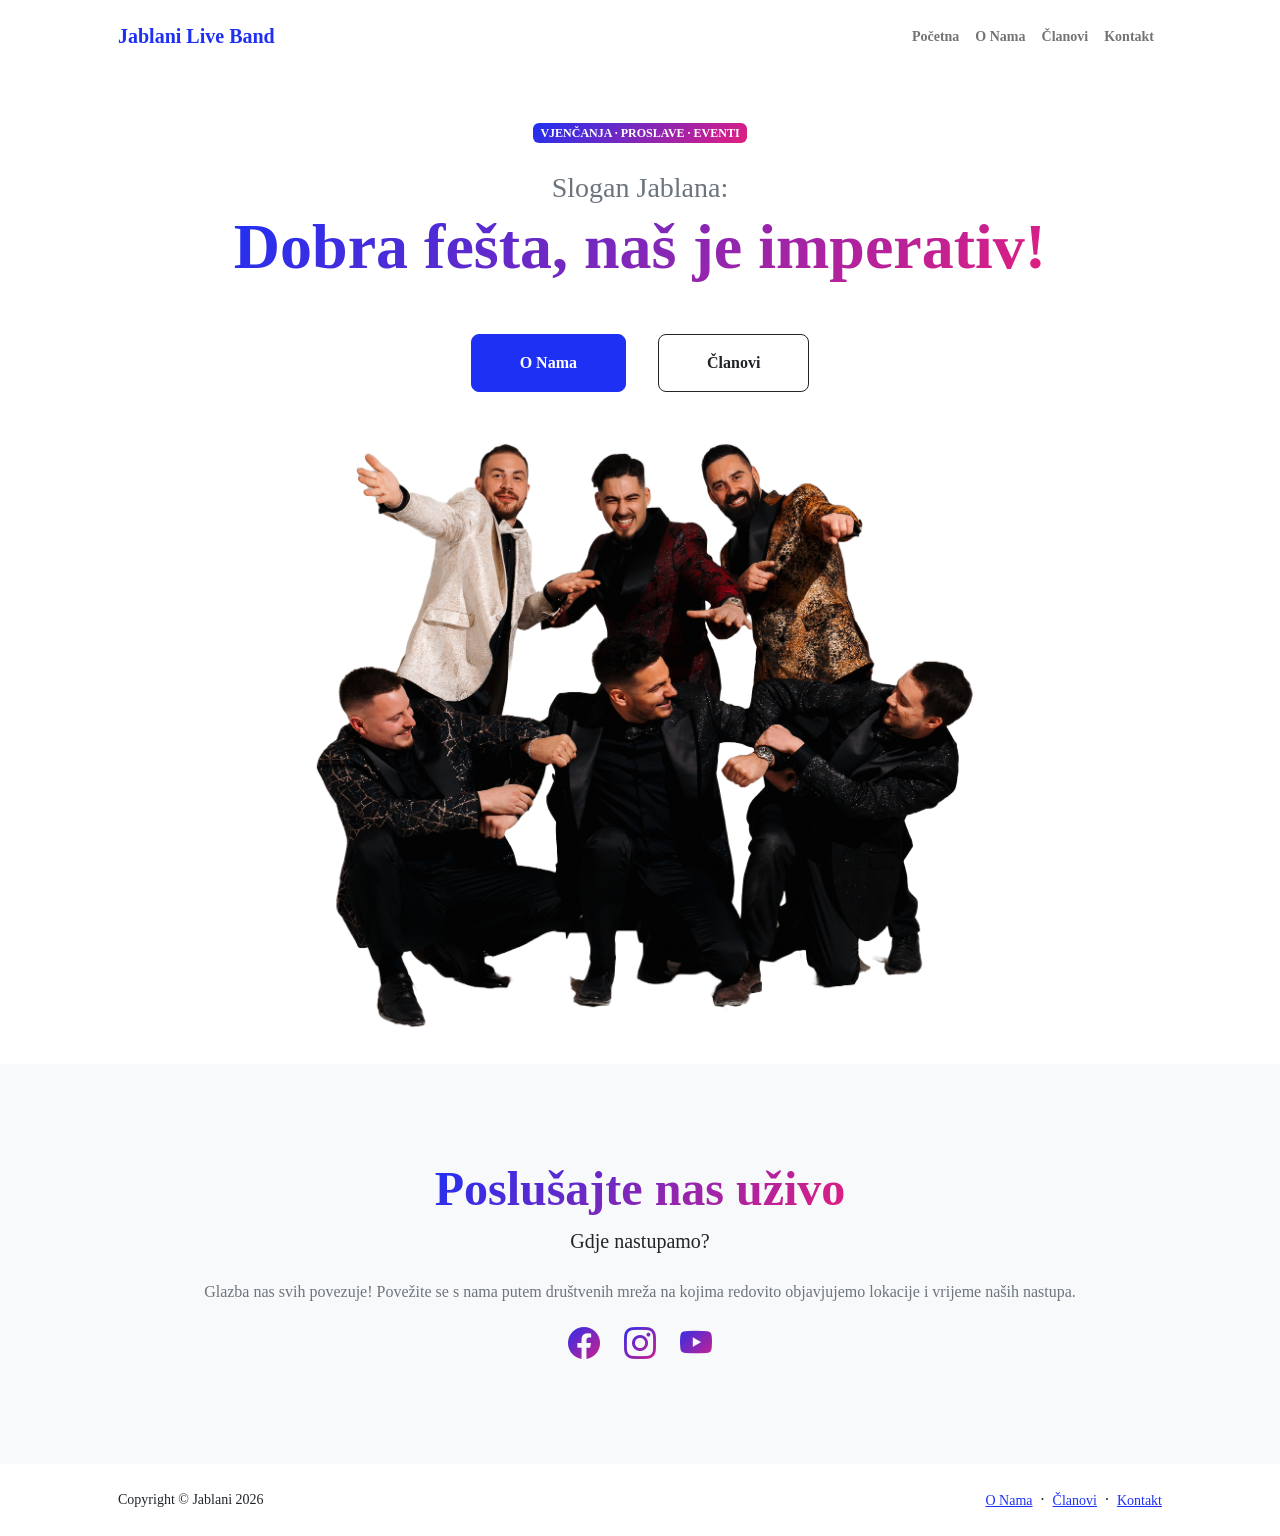
==== commit 7ff36df1: "dotDelete" ====
--- a/index.html
+++ b/index.html
@@ -57,122 +57,18 @@
                         <div class="col-xxl-7">
                             <!-- Header profile picture-->
                             <div class="d-flex justify-content-center mt-5 mt-xxl-0">
-                                <div class="profile bg-gradient-primary-to-secondary">
+                                <div class="profile profile-circle">
                                     <!-- TIP: For best results, use a photo with a transparent background like the demo example below-->
                                     <!-- Watch a tutorial on how to do this on YouTube (link)-->
-                                    <img class="profile-img" src="images/coverTransparent.png" alt="..." />
-                                    <div class="dots-1">
-                                        <!-- SVG Dots-->
-                                        <svg version="1.1" xmlns="http://www.w3.org/2000/svg" xmlns:xlink="http://www.w3.org/1999/xlink" x="0px" y="0px" viewBox="0 0 191.6 1215.4" style="enable-background: new 0 0 191.6 1215.4" xml:space="preserve">
-                                            <g transform="translate(0.000000,1280.000000) scale(0.100000,-0.100000)">
-                                                <path d="M227.7,12788.6c-105-35-200-141-222-248c-43-206,163-412,369-369c155,32,275,190,260,339c-11,105-90,213-190,262        C383.7,12801.6,289.7,12808.6,227.7,12788.6z"></path>
-                                                <path d="M1507.7,12788.6c-151-50-253-216-222-362c25-119,136-230,254-255c194-41,395,142,375,339c-11,105-90,213-190,262        C1663.7,12801.6,1569.7,12808.6,1507.7,12788.6z"></path>
-                                                <path d="M227.7,11508.6c-105-35-200-141-222-248c-43-206,163-412,369-369c155,32,275,190,260,339c-11,105-90,213-190,262        C383.7,11521.6,289.7,11528.6,227.7,11508.6z"></path>
-                                                <path d="M1507.7,11508.6c-151-50-253-216-222-362c25-119,136-230,254-255c194-41,395,142,375,339c-11,105-90,213-190,262        C1663.7,11521.6,1569.7,11528.6,1507.7,11508.6z"></path>
-                                                <path d="M227.7,10228.6c-105-35-200-141-222-248c-43-206,163-412,369-369c155,32,275,190,260,339c-11,105-90,213-190,262        C383.7,10241.6,289.7,10248.6,227.7,10228.6z"></path>
-                                                <path d="M1507.7,10228.6c-105-35-200-141-222-248c-43-206,163-412,369-369c155,32,275,190,260,339c-11,105-90,213-190,262        C1663.7,10241.6,1569.7,10248.6,1507.7,10228.6z"></path>
-                                                <path d="M227.7,8948.6c-105-35-200-141-222-248c-43-206,163-412,369-369c155,32,275,190,260,339c-11,105-90,213-190,262        C383.7,8961.6,289.7,8968.6,227.7,8948.6z"></path>
-                                                <path d="M1507.7,8948.6c-105-35-200-141-222-248c-43-206,163-412,369-369c155,32,275,190,260,339c-11,105-90,213-190,262        C1663.7,8961.6,1569.7,8968.6,1507.7,8948.6z"></path>
-                                                <path d="M227.7,7668.6c-105-35-200-141-222-248c-43-206,163-412,369-369c155,32,275,190,260,339c-11,105-90,213-190,262        C383.7,7681.6,289.7,7688.6,227.7,7668.6z"></path>
-                                                <path d="M1507.7,7668.6c-105-35-200-141-222-248c-43-206,163-412,369-369c155,32,275,190,260,339c-11,105-90,213-190,262        C1663.7,7681.6,1569.7,7688.6,1507.7,7668.6z"></path>
-                                                <path d="M227.7,6388.6c-105-35-200-141-222-248c-43-206,163-412,369-369c155,32,275,190,260,339c-11,105-90,213-190,262        C383.7,6401.6,289.7,6408.6,227.7,6388.6z"></path>
-                                                <path d="M1507.7,6388.6c-105-35-200-141-222-248c-43-206,163-412,369-369c155,32,275,190,260,339c-11,105-90,213-190,262        C1663.7,6401.6,1569.7,6408.6,1507.7,6388.6z"></path>
-                                                <path d="M227.7,5108.6c-105-35-200-141-222-248c-43-206,163-412,369-369c155,32,275,190,260,339c-11,105-90,213-190,262        C383.7,5121.6,289.7,5128.6,227.7,5108.6z"></path>
-                                                <path d="M1507.7,5108.6c-105-35-200-141-222-248c-43-206,163-412,369-369c155,32,275,190,260,339c-11,105-90,213-190,262        C1663.7,5121.6,1569.7,5128.6,1507.7,5108.6z"></path>
-                                                <path d="M227.7,3828.6c-105-35-200-141-222-248c-43-206,163-412,369-369c155,32,275,190,260,339c-11,105-90,213-190,262        C383.7,3841.6,289.7,3848.6,227.7,3828.6z"></path>
-                                                <path d="M1507.7,3828.6c-105-35-200-141-222-248c-43-206,163-412,369-369c155,32,275,190,260,339c-11,105-90,213-190,262        C1663.7,3841.6,1569.7,3848.6,1507.7,3828.6z"></path>
-                                                <path d="M227.7,2548.6c-105-35-200-141-222-248c-43-206,163-412,369-369c155,32,275,190,260,339c-11,105-90,213-190,262        C383.7,2561.6,289.7,2568.6,227.7,2548.6z"></path>
-                                                <path d="M1507.7,2548.6c-105-35-200-141-222-248c-43-206,163-412,369-369c155,32,275,190,260,339c-11,105-90,213-190,262        C1663.7,2561.6,1569.7,2568.6,1507.7,2548.6z"></path>
-                                                <path d="M227.7,1268.6c-105-35-200-141-222-248c-43-206,163-412,369-369c155,32,275,190,260,339c-11,105-90,213-190,262        C383.7,1281.6,289.7,1288.6,227.7,1268.6z"></path>
-                                                <path d="M1507.7,1268.6c-105-35-200-141-222-248c-43-206,163-412,369-369c155,32,275,190,260,339c-11,105-90,213-190,262        C1663.7,1281.6,1569.7,1288.6,1507.7,1268.6z"></path>
-                                            </g>
-                                        </svg>
-                                        <!-- END of SVG dots-->
+                                    <img class="profile-photo" src="images/coverTransparent.png" alt="..." />
+                                  
+                            
+                                 
+                              
+                                   
+                                       <!-- END of SVG dots-->
                                     </div>
-                                    <div class="dots-2">
-                                        <!-- SVG Dots-->
-                                        <svg version="1.1" xmlns="http://www.w3.org/2000/svg" xmlns:xlink="http://www.w3.org/1999/xlink" x="0px" y="0px" viewBox="0 0 191.6 1215.4" style="enable-background: new 0 0 191.6 1215.4" xml:space="preserve">
-                                            <g transform="translate(0.000000,1280.000000) scale(0.100000,-0.100000)">
-                                                <path d="M227.7,12788.6c-105-35-200-141-222-248c-43-206,163-412,369-369c155,32,275,190,260,339c-11,105-90,213-190,262        C383.7,12801.6,289.7,12808.6,227.7,12788.6z"></path>
-                                                <path d="M1507.7,12788.6c-151-50-253-216-222-362c25-119,136-230,254-255c194-41,395,142,375,339c-11,105-90,213-190,262        C1663.7,12801.6,1569.7,12808.6,1507.7,12788.6z"></path>
-                                                <path d="M227.7,11508.6c-105-35-200-141-222-248c-43-206,163-412,369-369c155,32,275,190,260,339c-11,105-90,213-190,262        C383.7,11521.6,289.7,11528.6,227.7,11508.6z"></path>
-                                                <path d="M1507.7,11508.6c-151-50-253-216-222-362c25-119,136-230,254-255c194-41,395,142,375,339c-11,105-90,213-190,262        C1663.7,11521.6,1569.7,11528.6,1507.7,11508.6z"></path>
-                                                <path d="M227.7,10228.6c-105-35-200-141-222-248c-43-206,163-412,369-369c155,32,275,190,260,339c-11,105-90,213-190,262        C383.7,10241.6,289.7,10248.6,227.7,10228.6z"></path>
-                                                <path d="M1507.7,10228.6c-105-35-200-141-222-248c-43-206,163-412,369-369c155,32,275,190,260,339c-11,105-90,213-190,262        C1663.7,10241.6,1569.7,10248.6,1507.7,10228.6z"></path>
-                                                <path d="M227.7,8948.6c-105-35-200-141-222-248c-43-206,163-412,369-369c155,32,275,190,260,339c-11,105-90,213-190,262        C383.7,8961.6,289.7,8968.6,227.7,8948.6z"></path>
-                                                <path d="M1507.7,8948.6c-105-35-200-141-222-248c-43-206,163-412,369-369c155,32,275,190,260,339c-11,105-90,213-190,262        C1663.7,8961.6,1569.7,8968.6,1507.7,8948.6z"></path>
-                                                <path d="M227.7,7668.6c-105-35-200-141-222-248c-43-206,163-412,369-369c155,32,275,190,260,339c-11,105-90,213-190,262        C383.7,7681.6,289.7,7688.6,227.7,7668.6z"></path>
-                                                <path d="M1507.7,7668.6c-105-35-200-141-222-248c-43-206,163-412,369-369c155,32,275,190,260,339c-11,105-90,213-190,262        C1663.7,7681.6,1569.7,7688.6,1507.7,7668.6z"></path>
-                                                <path d="M227.7,6388.6c-105-35-200-141-222-248c-43-206,163-412,369-369c155,32,275,190,260,339c-11,105-90,213-190,262        C383.7,6401.6,289.7,6408.6,227.7,6388.6z"></path>
-                                                <path d="M1507.7,6388.6c-105-35-200-141-222-248c-43-206,163-412,369-369c155,32,275,190,260,339c-11,105-90,213-190,262        C1663.7,6401.6,1569.7,6408.6,1507.7,6388.6z"></path>
-                                                <path d="M227.7,5108.6c-105-35-200-141-222-248c-43-206,163-412,369-369c155,32,275,190,260,339c-11,105-90,213-190,262        C383.7,5121.6,289.7,5128.6,227.7,5108.6z"></path>
-                                                <path d="M1507.7,5108.6c-105-35-200-141-222-248c-43-206,163-412,369-369c155,32,275,190,260,339c-11,105-90,213-190,262        C1663.7,5121.6,1569.7,5128.6,1507.7,5108.6z"></path>
-                                                <path d="M227.7,3828.6c-105-35-200-141-222-248c-43-206,163-412,369-369c155,32,275,190,260,339c-11,105-90,213-190,262        C383.7,3841.6,289.7,3848.6,227.7,3828.6z"></path>
-                                                <path d="M1507.7,3828.6c-105-35-200-141-222-248c-43-206,163-412,369-369c155,32,275,190,260,339c-11,105-90,213-190,262        C1663.7,3841.6,1569.7,3848.6,1507.7,3828.6z"></path>
-                                                <path d="M227.7,2548.6c-105-35-200-141-222-248c-43-206,163-412,369-369c155,32,275,190,260,339c-11,105-90,213-190,262        C383.7,2561.6,289.7,2568.6,227.7,2548.6z"></path>
-                                                <path d="M1507.7,2548.6c-105-35-200-141-222-248c-43-206,163-412,369-369c155,32,275,190,260,339c-11,105-90,213-190,262        C1663.7,2561.6,1569.7,2568.6,1507.7,2548.6z"></path>
-                                                <path d="M227.7,1268.6c-105-35-200-141-222-248c-43-206,163-412,369-369c155,32,275,190,260,339c-11,105-90,213-190,262        C383.7,1281.6,289.7,1288.6,227.7,1268.6z"></path>
-                                                <path d="M1507.7,1268.6c-105-35-200-141-222-248c-43-206,163-412,369-369c155,32,275,190,260,339c-11,105-90,213-190,262        C1663.7,1281.6,1569.7,1288.6,1507.7,1268.6z"></path>
-                                            </g>
-                                        </svg>
-                                        <!-- END of SVG dots-->
-                                    </div>
-                                    <div class="dots-3">
-                                        <!-- SVG Dots-->
-                                        <svg version="1.1" xmlns="http://www.w3.org/2000/svg" xmlns:xlink="http://www.w3.org/1999/xlink" x="0px" y="0px" viewBox="0 0 191.6 1215.4" style="enable-background: new 0 0 191.6 1215.4" xml:space="preserve">
-                                            <g transform="translate(0.000000,1280.000000) scale(0.100000,-0.100000)">
-                                                <path d="M227.7,12788.6c-105-35-200-141-222-248c-43-206,163-412,369-369c155,32,275,190,260,339c-11,105-90,213-190,262        C383.7,12801.6,289.7,12808.6,227.7,12788.6z"></path>
-                                                <path d="M1507.7,12788.6c-151-50-253-216-222-362c25-119,136-230,254-255c194-41,395,142,375,339c-11,105-90,213-190,262        C1663.7,12801.6,1569.7,12808.6,1507.7,12788.6z"></path>
-                                                <path d="M227.7,11508.6c-105-35-200-141-222-248c-43-206,163-412,369-369c155,32,275,190,260,339c-11,105-90,213-190,262        C383.7,11521.6,289.7,11528.6,227.7,11508.6z"></path>
-                                                <path d="M1507.7,11508.6c-151-50-253-216-222-362c25-119,136-230,254-255c194-41,395,142,375,339c-11,105-90,213-190,262        C1663.7,11521.6,1569.7,11528.6,1507.7,11508.6z"></path>
-                                                <path d="M227.7,10228.6c-105-35-200-141-222-248c-43-206,163-412,369-369c155,32,275,190,260,339c-11,105-90,213-190,262        C383.7,10241.6,289.7,10248.6,227.7,10228.6z"></path>
-                                                <path d="M1507.7,10228.6c-105-35-200-141-222-248c-43-206,163-412,369-369c155,32,275,190,260,339c-11,105-90,213-190,262        C1663.7,10241.6,1569.7,10248.6,1507.7,10228.6z"></path>
-                                                <path d="M227.7,8948.6c-105-35-200-141-222-248c-43-206,163-412,369-369c155,32,275,190,260,339c-11,105-90,213-190,262        C383.7,8961.6,289.7,8968.6,227.7,8948.6z"></path>
-                                                <path d="M1507.7,8948.6c-105-35-200-141-222-248c-43-206,163-412,369-369c155,32,275,190,260,339c-11,105-90,213-190,262        C1663.7,8961.6,1569.7,8968.6,1507.7,8948.6z"></path>
-                                                <path d="M227.7,7668.6c-105-35-200-141-222-248c-43-206,163-412,369-369c155,32,275,190,260,339c-11,105-90,213-190,262        C383.7,7681.6,289.7,7688.6,227.7,7668.6z"></path>
-                                                <path d="M1507.7,7668.6c-105-35-200-141-222-248c-43-206,163-412,369-369c155,32,275,190,260,339c-11,105-90,213-190,262        C1663.7,7681.6,1569.7,7688.6,1507.7,7668.6z"></path>
-                                                <path d="M227.7,6388.6c-105-35-200-141-222-248c-43-206,163-412,369-369c155,32,275,190,260,339c-11,105-90,213-190,262        C383.7,6401.6,289.7,6408.6,227.7,6388.6z"></path>
-                                                <path d="M1507.7,6388.6c-105-35-200-141-222-248c-43-206,163-412,369-369c155,32,275,190,260,339c-11,105-90,213-190,262        C1663.7,6401.6,1569.7,6408.6,1507.7,6388.6z"></path>
-                                                <path d="M227.7,5108.6c-105-35-200-141-222-248c-43-206,163-412,369-369c155,32,275,190,260,339c-11,105-90,213-190,262        C383.7,5121.6,289.7,5128.6,227.7,5108.6z"></path>
-                                                <path d="M1507.7,5108.6c-105-35-200-141-222-248c-43-206,163-412,369-369c155,32,275,190,260,339c-11,105-90,213-190,262        C1663.7,5121.6,1569.7,5128.6,1507.7,5108.6z"></path>
-                                                <path d="M227.7,3828.6c-105-35-200-141-222-248c-43-206,163-412,369-369c155,32,275,190,260,339c-11,105-90,213-190,262        C383.7,3841.6,289.7,3848.6,227.7,3828.6z"></path>
-                                                <path d="M1507.7,3828.6c-105-35-200-141-222-248c-43-206,163-412,369-369c155,32,275,190,260,339c-11,105-90,213-190,262        C1663.7,3841.6,1569.7,3848.6,1507.7,3828.6z"></path>
-                                                <path d="M227.7,2548.6c-105-35-200-141-222-248c-43-206,163-412,369-369c155,32,275,190,260,339c-11,105-90,213-190,262        C383.7,2561.6,289.7,2568.6,227.7,2548.6z"></path>
-                                                <path d="M1507.7,2548.6c-105-35-200-141-222-248c-43-206,163-412,369-369c155,32,275,190,260,339c-11,105-90,213-190,262        C1663.7,2561.6,1569.7,2568.6,1507.7,2548.6z"></path>
-                                                <path d="M227.7,1268.6c-105-35-200-141-222-248c-43-206,163-412,369-369c155,32,275,190,260,339c-11,105-90,213-190,262        C383.7,1281.6,289.7,1288.6,227.7,1268.6z"></path>
-                                                <path d="M1507.7,1268.6c-105-35-200-141-222-248c-43-206,163-412,369-369c155,32,275,190,260,339c-11,105-90,213-190,262        C1663.7,1281.6,1569.7,1288.6,1507.7,1268.6z"></path>
-                                            </g>
-                                        </svg>
-                                        <!-- END of SVG dots-->
-                                    </div>
-                                    <div class="dots-4">
-                                        <!-- SVG Dots-->
-                                        <svg version="1.1" xmlns="http://www.w3.org/2000/svg" xmlns:xlink="http://www.w3.org/1999/xlink" x="0px" y="0px" viewBox="0 0 191.6 1215.4" style="enable-background: new 0 0 191.6 1215.4" xml:space="preserve">
-                                            <g transform="translate(0.000000,1280.000000) scale(0.100000,-0.100000)">
-                                                <path d="M227.7,12788.6c-105-35-200-141-222-248c-43-206,163-412,369-369c155,32,275,190,260,339c-11,105-90,213-190,262        C383.7,12801.6,289.7,12808.6,227.7,12788.6z"></path>
-                                                <path d="M1507.7,12788.6c-151-50-253-216-222-362c25-119,136-230,254-255c194-41,395,142,375,339c-11,105-90,213-190,262        C1663.7,12801.6,1569.7,12808.6,1507.7,12788.6z"></path>
-                                                <path d="M227.7,11508.6c-105-35-200-141-222-248c-43-206,163-412,369-369c155,32,275,190,260,339c-11,105-90,213-190,262        C383.7,11521.6,289.7,11528.6,227.7,11508.6z"></path>
-                                                <path d="M1507.7,11508.6c-151-50-253-216-222-362c25-119,136-230,254-255c194-41,395,142,375,339c-11,105-90,213-190,262        C1663.7,11521.6,1569.7,11528.6,1507.7,11508.6z"></path>
-                                                <path d="M227.7,10228.6c-105-35-200-141-222-248c-43-206,163-412,369-369c155,32,275,190,260,339c-11,105-90,213-190,262        C383.7,10241.6,289.7,10248.6,227.7,10228.6z"></path>
-                                                <path d="M1507.7,10228.6c-105-35-200-141-222-248c-43-206,163-412,369-369c155,32,275,190,260,339c-11,105-90,213-190,262        C1663.7,10241.6,1569.7,10248.6,1507.7,10228.6z"></path>
-                                                <path d="M227.7,8948.6c-105-35-200-141-222-248c-43-206,163-412,369-369c155,32,275,190,260,339c-11,105-90,213-190,262        C383.7,8961.6,289.7,8968.6,227.7,8948.6z"></path>
-                                                <path d="M1507.7,8948.6c-105-35-200-141-222-248c-43-206,163-412,369-369c155,32,275,190,260,339c-11,105-90,213-190,262        C1663.7,8961.6,1569.7,8968.6,1507.7,8948.6z"></path>
-                                                <path d="M227.7,7668.6c-105-35-200-141-222-248c-43-206,163-412,369-369c155,32,275,190,260,339c-11,105-90,213-190,262        C383.7,7681.6,289.7,7688.6,227.7,7668.6z"></path>
-                                                <path d="M1507.7,7668.6c-105-35-200-141-222-248c-43-206,163-412,369-369c155,32,275,190,260,339c-11,105-90,213-190,262        C1663.7,7681.6,1569.7,7688.6,1507.7,7668.6z"></path>
-                                                <path d="M227.7,6388.6c-105-35-200-141-222-248c-43-206,163-412,369-369c155,32,275,190,260,339c-11,105-90,213-190,262        C383.7,6401.6,289.7,6408.6,227.7,6388.6z"></path>
-                                                <path d="M1507.7,6388.6c-105-35-200-141-222-248c-43-206,163-412,369-369c155,32,275,190,260,339c-11,105-90,213-190,262        C1663.7,6401.6,1569.7,6408.6,1507.7,6388.6z"></path>
-                                                <path d="M227.7,5108.6c-105-35-200-141-222-248c-43-206,163-412,369-369c155,32,275,190,260,339c-11,105-90,213-190,262        C383.7,5121.6,289.7,5128.6,227.7,5108.6z"></path>
-                                                <path d="M1507.7,5108.6c-105-35-200-141-222-248c-43-206,163-412,369-369c155,32,275,190,260,339c-11,105-90,213-190,262        C1663.7,5121.6,1569.7,5128.6,1507.7,5108.6z"></path>
-                                                <path d="M227.7,3828.6c-105-35-200-141-222-248c-43-206,163-412,369-369c155,32,275,190,260,339c-11,105-90,213-190,262        C383.7,3841.6,289.7,3848.6,227.7,3828.6z"></path>
-                                                <path d="M1507.7,3828.6c-105-35-200-141-222-248c-43-206,163-412,369-369c155,32,275,190,260,339c-11,105-90,213-190,262        C1663.7,3841.6,1569.7,3848.6,1507.7,3828.6z"></path>
-                                                <path d="M227.7,2548.6c-105-35-200-141-222-248c-43-206,163-412,369-369c155,32,275,190,260,339c-11,105-90,213-190,262        C383.7,2561.6,289.7,2568.6,227.7,2548.6z"></path>
-                                                <path d="M1507.7,2548.6c-105-35-200-141-222-248c-43-206,163-412,369-369c155,32,275,190,260,339c-11,105-90,213-190,262        C1663.7,2561.6,1569.7,2568.6,1507.7,2548.6z"></path>
-                                                <path d="M227.7,1268.6c-105-35-200-141-222-248c-43-206,163-412,369-369c155,32,275,190,260,339c-11,105-90,213-190,262        C383.7,1281.6,289.7,1288.6,227.7,1268.6z"></path>
-                                                <path d="M1507.7,1268.6c-105-35-200-141-222-248c-43-206,163-412,369-369c155,32,275,190,260,339c-11,105-90,213-190,262        C1663.7,1281.6,1569.7,1288.6,1507.7,1268.6z"></path>
-                                            </g>
-                                        </svg>
-                                        <!-- END of SVG dots-->
-                                    </div>
+                                
                                 </div>
                             </div>
                         </div>
